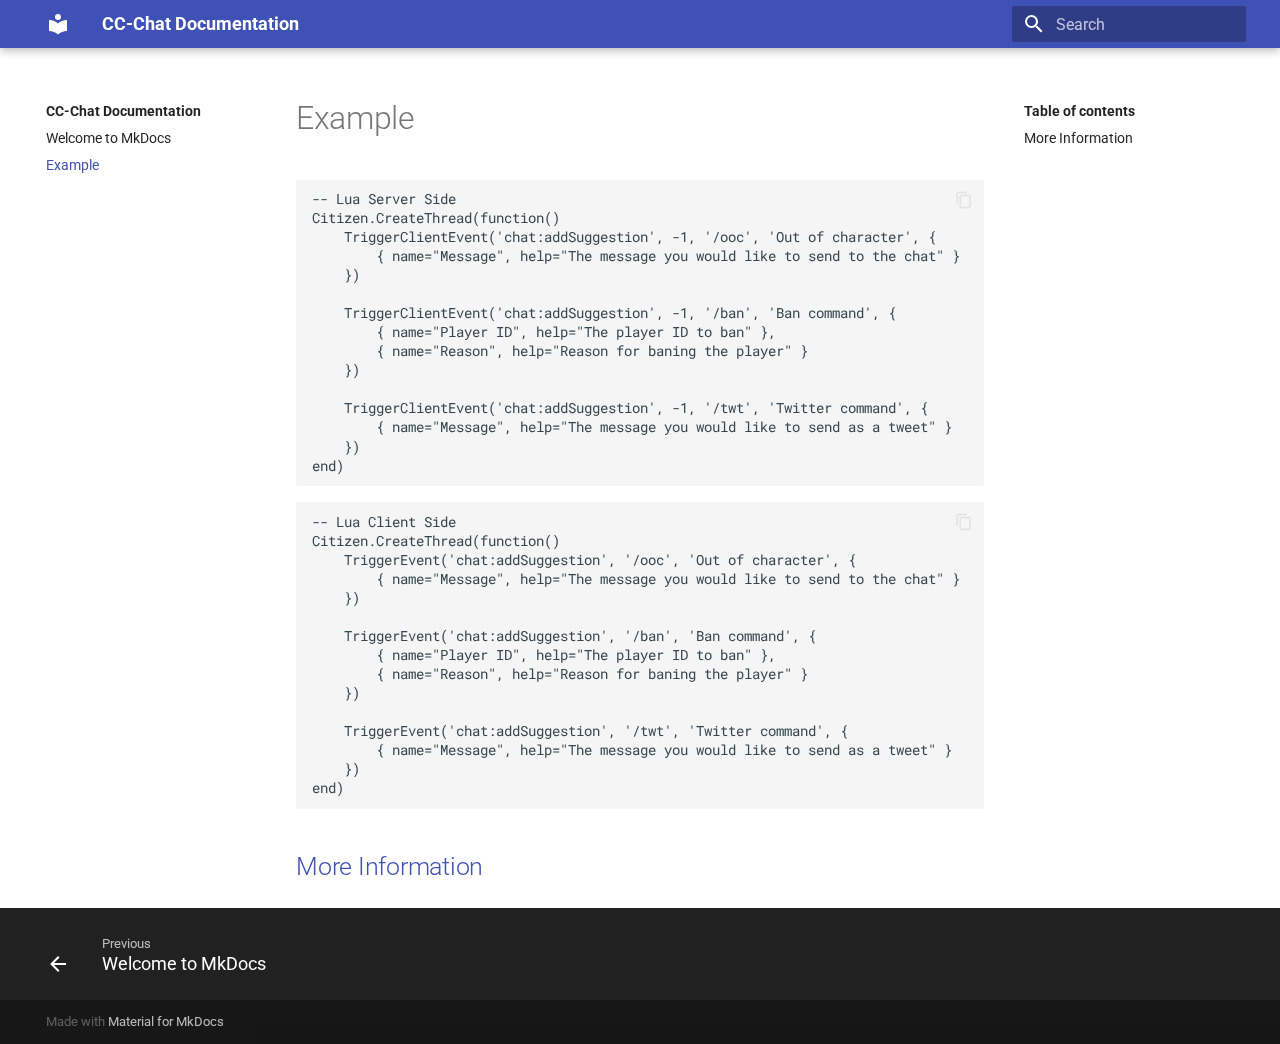
==== create-suggestion/index.html @ fe81ecf1 "Deployed 6a6eb62 with MkDocs version: 1.3.0" ====
<!doctype html>
<html lang="en" class="no-js">
  <head>
    
      <meta charset="utf-8">
      <meta name="viewport" content="width=device-width,initial-scale=1">
      
      
      
      <link rel="icon" href="../assets/images/favicon.png">
      <meta name="generator" content="mkdocs-1.3.0, mkdocs-material-8.2.9">
    
    
      
        <title>Example - CC-Chat Documentation</title>
      
    
    
      <link rel="stylesheet" href="../assets/stylesheets/main.120efc48.min.css">
      
        
        <link rel="stylesheet" href="../assets/stylesheets/palette.9647289d.min.css">
        
      
    
    
    
      
        
        
        <link rel="preconnect" href="https://fonts.gstatic.com" crossorigin>
        <link rel="stylesheet" href="https://fonts.googleapis.com/css?family=Roboto:300,300i,400,400i,700,700i%7CRoboto+Mono:400,400i,700,700i&display=fallback">
        <style>:root{--md-text-font:"Roboto";--md-code-font:"Roboto Mono"}</style>
      
    
    
    <script>__md_scope=new URL("..",location),__md_get=(e,_=localStorage,t=__md_scope)=>JSON.parse(_.getItem(t.pathname+"."+e)),__md_set=(e,_,t=localStorage,a=__md_scope)=>{try{t.setItem(a.pathname+"."+e,JSON.stringify(_))}catch(e){}}</script>
    
      

    
    
  </head>
  
  
    
    
    
    
    
    <body dir="ltr" data-md-color-scheme="" data-md-color-primary="none" data-md-color-accent="none">
  
    
    
    <input class="md-toggle" data-md-toggle="drawer" type="checkbox" id="__drawer" autocomplete="off">
    <input class="md-toggle" data-md-toggle="search" type="checkbox" id="__search" autocomplete="off">
    <label class="md-overlay" for="__drawer"></label>
    <div data-md-component="skip">
      
        
        <a href="#example" class="md-skip">
          Skip to content
        </a>
      
    </div>
    <div data-md-component="announce">
      
    </div>
    
    
      

<header class="md-header" data-md-component="header">
  <nav class="md-header__inner md-grid" aria-label="Header">
    <a href=".." title="CC-Chat Documentation" class="md-header__button md-logo" aria-label="CC-Chat Documentation" data-md-component="logo">
      
  
  <svg xmlns="http://www.w3.org/2000/svg" viewBox="0 0 24 24"><path d="M12 8a3 3 0 0 0 3-3 3 3 0 0 0-3-3 3 3 0 0 0-3 3 3 3 0 0 0 3 3m0 3.54C9.64 9.35 6.5 8 3 8v11c3.5 0 6.64 1.35 9 3.54 2.36-2.19 5.5-3.54 9-3.54V8c-3.5 0-6.64 1.35-9 3.54Z"/></svg>

    </a>
    <label class="md-header__button md-icon" for="__drawer">
      <svg xmlns="http://www.w3.org/2000/svg" viewBox="0 0 24 24"><path d="M3 6h18v2H3V6m0 5h18v2H3v-2m0 5h18v2H3v-2Z"/></svg>
    </label>
    <div class="md-header__title" data-md-component="header-title">
      <div class="md-header__ellipsis">
        <div class="md-header__topic">
          <span class="md-ellipsis">
            CC-Chat Documentation
          </span>
        </div>
        <div class="md-header__topic" data-md-component="header-topic">
          <span class="md-ellipsis">
            
              Example
            
          </span>
        </div>
      </div>
    </div>
    
    
    
      <label class="md-header__button md-icon" for="__search">
        <svg xmlns="http://www.w3.org/2000/svg" viewBox="0 0 24 24"><path d="M9.5 3A6.5 6.5 0 0 1 16 9.5c0 1.61-.59 3.09-1.56 4.23l.27.27h.79l5 5-1.5 1.5-5-5v-.79l-.27-.27A6.516 6.516 0 0 1 9.5 16 6.5 6.5 0 0 1 3 9.5 6.5 6.5 0 0 1 9.5 3m0 2C7 5 5 7 5 9.5S7 14 9.5 14 14 12 14 9.5 12 5 9.5 5Z"/></svg>
      </label>
      <div class="md-search" data-md-component="search" role="dialog">
  <label class="md-search__overlay" for="__search"></label>
  <div class="md-search__inner" role="search">
    <form class="md-search__form" name="search">
      <input type="text" class="md-search__input" name="query" aria-label="Search" placeholder="Search" autocapitalize="off" autocorrect="off" autocomplete="off" spellcheck="false" data-md-component="search-query" required>
      <label class="md-search__icon md-icon" for="__search">
        <svg xmlns="http://www.w3.org/2000/svg" viewBox="0 0 24 24"><path d="M9.5 3A6.5 6.5 0 0 1 16 9.5c0 1.61-.59 3.09-1.56 4.23l.27.27h.79l5 5-1.5 1.5-5-5v-.79l-.27-.27A6.516 6.516 0 0 1 9.5 16 6.5 6.5 0 0 1 3 9.5 6.5 6.5 0 0 1 9.5 3m0 2C7 5 5 7 5 9.5S7 14 9.5 14 14 12 14 9.5 12 5 9.5 5Z"/></svg>
        <svg xmlns="http://www.w3.org/2000/svg" viewBox="0 0 24 24"><path d="M20 11v2H8l5.5 5.5-1.42 1.42L4.16 12l7.92-7.92L13.5 5.5 8 11h12Z"/></svg>
      </label>
      <nav class="md-search__options" aria-label="Search">
        
        <button type="reset" class="md-search__icon md-icon" aria-label="Clear" tabindex="-1">
          <svg xmlns="http://www.w3.org/2000/svg" viewBox="0 0 24 24"><path d="M19 6.41 17.59 5 12 10.59 6.41 5 5 6.41 10.59 12 5 17.59 6.41 19 12 13.41 17.59 19 19 17.59 13.41 12 19 6.41Z"/></svg>
        </button>
      </nav>
      
    </form>
    <div class="md-search__output">
      <div class="md-search__scrollwrap" data-md-scrollfix>
        <div class="md-search-result" data-md-component="search-result">
          <div class="md-search-result__meta">
            Initializing search
          </div>
          <ol class="md-search-result__list"></ol>
        </div>
      </div>
    </div>
  </div>
</div>
    
    
  </nav>
  
</header>
    
    <div class="md-container" data-md-component="container">
      
      
        
          
        
      
      <main class="md-main" data-md-component="main">
        <div class="md-main__inner md-grid">
          
            
              
              <div class="md-sidebar md-sidebar--primary" data-md-component="sidebar" data-md-type="navigation" >
                <div class="md-sidebar__scrollwrap">
                  <div class="md-sidebar__inner">
                    


<nav class="md-nav md-nav--primary" aria-label="Navigation" data-md-level="0">
  <label class="md-nav__title" for="__drawer">
    <a href=".." title="CC-Chat Documentation" class="md-nav__button md-logo" aria-label="CC-Chat Documentation" data-md-component="logo">
      
  
  <svg xmlns="http://www.w3.org/2000/svg" viewBox="0 0 24 24"><path d="M12 8a3 3 0 0 0 3-3 3 3 0 0 0-3-3 3 3 0 0 0-3 3 3 3 0 0 0 3 3m0 3.54C9.64 9.35 6.5 8 3 8v11c3.5 0 6.64 1.35 9 3.54 2.36-2.19 5.5-3.54 9-3.54V8c-3.5 0-6.64 1.35-9 3.54Z"/></svg>

    </a>
    CC-Chat Documentation
  </label>
  
  <ul class="md-nav__list" data-md-scrollfix>
    
      
      
      

  
  
  
    <li class="md-nav__item">
      <a href=".." class="md-nav__link">
        Welcome to MkDocs
      </a>
    </li>
  

    
      
      
      

  
  
    
  
  
    <li class="md-nav__item md-nav__item--active">
      
      <input class="md-nav__toggle md-toggle" data-md-toggle="toc" type="checkbox" id="__toc">
      
      
        
      
      
        <label class="md-nav__link md-nav__link--active" for="__toc">
          Example
          <span class="md-nav__icon md-icon"></span>
        </label>
      
      <a href="./" class="md-nav__link md-nav__link--active">
        Example
      </a>
      
        

<nav class="md-nav md-nav--secondary" aria-label="Table of contents">
  
  
  
    
  
  
    <label class="md-nav__title" for="__toc">
      <span class="md-nav__icon md-icon"></span>
      Table of contents
    </label>
    <ul class="md-nav__list" data-md-component="toc" data-md-scrollfix>
      
        <li class="md-nav__item">
  <a href="#more-information" class="md-nav__link">
    More Information
  </a>
  
</li>
      
    </ul>
  
</nav>
      
    </li>
  

    
  </ul>
</nav>
                  </div>
                </div>
              </div>
            
            
              
              <div class="md-sidebar md-sidebar--secondary" data-md-component="sidebar" data-md-type="toc" >
                <div class="md-sidebar__scrollwrap">
                  <div class="md-sidebar__inner">
                    

<nav class="md-nav md-nav--secondary" aria-label="Table of contents">
  
  
  
    
  
  
    <label class="md-nav__title" for="__toc">
      <span class="md-nav__icon md-icon"></span>
      Table of contents
    </label>
    <ul class="md-nav__list" data-md-component="toc" data-md-scrollfix>
      
        <li class="md-nav__item">
  <a href="#more-information" class="md-nav__link">
    More Information
  </a>
  
</li>
      
    </ul>
  
</nav>
                  </div>
                </div>
              </div>
            
          
          <div class="md-content" data-md-component="content">
            <article class="md-content__inner md-typeset">
              
                


<h1 id="example">Example</h1>
<pre><code class="language-lua">-- Lua Server Side
Citizen.CreateThread(function()
    TriggerClientEvent('chat:addSuggestion', -1, '/ooc', 'Out of character', {
        { name=&quot;Message&quot;, help=&quot;The message you would like to send to the chat&quot; }
    })

    TriggerClientEvent('chat:addSuggestion', -1, '/ban', 'Ban command', {
        { name=&quot;Player ID&quot;, help=&quot;The player ID to ban&quot; },
        { name=&quot;Reason&quot;, help=&quot;Reason for baning the player&quot; }
    })

    TriggerClientEvent('chat:addSuggestion', -1, '/twt', 'Twitter command', {
        { name=&quot;Message&quot;, help=&quot;The message you would like to send as a tweet&quot; }
    })
end)
</code></pre>
<pre><code class="language-lua">-- Lua Client Side
Citizen.CreateThread(function()
    TriggerEvent('chat:addSuggestion', '/ooc', 'Out of character', {
        { name=&quot;Message&quot;, help=&quot;The message you would like to send to the chat&quot; }
    })

    TriggerEvent('chat:addSuggestion', '/ban', 'Ban command', {
        { name=&quot;Player ID&quot;, help=&quot;The player ID to ban&quot; },
        { name=&quot;Reason&quot;, help=&quot;Reason for baning the player&quot; }
    })

    TriggerEvent('chat:addSuggestion', '/twt', 'Twitter command', {
        { name=&quot;Message&quot;, help=&quot;The message you would like to send as a tweet&quot; }
    })
end)
</code></pre>
<h2 id="more-information"><a href="https://docs.fivem.net/docs/resources/chat/events/chat-addSuggestion/">More Information</a></h2>

              
            </article>
          </div>
        </div>
        
      </main>
      
        <footer class="md-footer">
  
    <nav class="md-footer__inner md-grid" aria-label="Footer">
      
        
        <a href=".." class="md-footer__link md-footer__link--prev" aria-label="Previous: Welcome to MkDocs" rel="prev">
          <div class="md-footer__button md-icon">
            <svg xmlns="http://www.w3.org/2000/svg" viewBox="0 0 24 24"><path d="M20 11v2H8l5.5 5.5-1.42 1.42L4.16 12l7.92-7.92L13.5 5.5 8 11h12Z"/></svg>
          </div>
          <div class="md-footer__title">
            <div class="md-ellipsis">
              <span class="md-footer__direction">
                Previous
              </span>
              Welcome to MkDocs
            </div>
          </div>
        </a>
      
      
    </nav>
  
  <div class="md-footer-meta md-typeset">
    <div class="md-footer-meta__inner md-grid">
      <div class="md-copyright">
  
  
    Made with
    <a href="https://squidfunk.github.io/mkdocs-material/" target="_blank" rel="noopener">
      Material for MkDocs
    </a>
  
</div>
      
    </div>
  </div>
</footer>
      
    </div>
    <div class="md-dialog" data-md-component="dialog">
      <div class="md-dialog__inner md-typeset"></div>
    </div>
    <script id="__config" type="application/json">{"base": "..", "features": [], "search": "../assets/javascripts/workers/search.2a1c317c.min.js", "translations": {"clipboard.copied": "Copied to clipboard", "clipboard.copy": "Copy to clipboard", "search.config.lang": "en", "search.config.pipeline": "trimmer, stopWordFilter", "search.config.separator": "[\\s\\-]+", "search.placeholder": "Search", "search.result.more.one": "1 more on this page", "search.result.more.other": "# more on this page", "search.result.none": "No matching documents", "search.result.one": "1 matching document", "search.result.other": "# matching documents", "search.result.placeholder": "Type to start searching", "search.result.term.missing": "Missing", "select.version.title": "Select version"}}</script>
    
    
      <script src="../assets/javascripts/bundle.6e54b5cd.min.js"></script>
      
    
  </body>
</html>
---- assets/stylesheets/main.120efc48.min.css ----
@charset "UTF-8";html{-webkit-text-size-adjust:none;-moz-text-size-adjust:none;-ms-text-size-adjust:none;text-size-adjust:none;box-sizing:border-box}*,:after,:before{box-sizing:inherit}@media (prefers-reduced-motion){*,:after,:before{transition:none!important}}body{margin:0}a,button,input,label{-webkit-tap-highlight-color:transparent}a{color:inherit;text-decoration:none}hr{border:0;box-sizing:initial;display:block;height:.05rem;overflow:visible;padding:0}small{font-size:80%}sub,sup{line-height:1em}img{border-style:none}table{border-collapse:initial;border-spacing:0}td,th{font-weight:400;vertical-align:top}button{background:transparent;border:0;font-family:inherit;font-size:inherit;margin:0;padding:0}input{border:0;outline:none}:root{--md-default-fg-color:rgba(0,0,0,.87);--md-default-fg-color--light:rgba(0,0,0,.54);--md-default-fg-color--lighter:rgba(0,0,0,.32);--md-default-fg-color--lightest:rgba(0,0,0,.07);--md-default-bg-color:#fff;--md-default-bg-color--light:hsla(0,0%,100%,.7);--md-default-bg-color--lighter:hsla(0,0%,100%,.3);--md-default-bg-color--lightest:hsla(0,0%,100%,.12);--md-primary-fg-color:#4051b5;--md-primary-fg-color--light:#5d6cc0;--md-primary-fg-color--dark:#303fa1;--md-primary-bg-color:#fff;--md-primary-bg-color--light:hsla(0,0%,100%,.7);--md-accent-fg-color:#526cfe;--md-accent-fg-color--transparent:rgba(82,108,254,.1);--md-accent-bg-color:#fff;--md-accent-bg-color--light:hsla(0,0%,100%,.7);--md-shadow-z1:0 0.2rem 0.5rem rgba(0,0,0,.05),0 0 0.05rem rgba(0,0,0,.1);--md-shadow-z2:0 0.2rem 0.5rem rgba(0,0,0,.1),0 0 0.05rem rgba(0,0,0,.25);--md-shadow-z3:0 0.2rem 0.5rem rgba(0,0,0,.2),0 0 0.05rem rgba(0,0,0,.35)}:root>*{--md-code-fg-color:#36464e;--md-code-bg-color:#f5f5f5;--md-code-hl-color:rgba(255,255,0,.5);--md-code-hl-number-color:#d52a2a;--md-code-hl-special-color:#db1457;--md-code-hl-function-color:#a846b9;--md-code-hl-constant-color:#6e59d9;--md-code-hl-keyword-color:#3f6ec6;--md-code-hl-string-color:#1c7d4d;--md-code-hl-name-color:var(--md-code-fg-color);--md-code-hl-operator-color:var(--md-default-fg-color--light);--md-code-hl-punctuation-color:var(--md-default-fg-color--light);--md-code-hl-comment-color:var(--md-default-fg-color--light);--md-code-hl-generic-color:var(--md-default-fg-color--light);--md-code-hl-variable-color:var(--md-default-fg-color--light);--md-typeset-color:var(--md-default-fg-color);--md-typeset-a-color:var(--md-primary-fg-color);--md-typeset-mark-color:rgba(255,255,0,.5);--md-typeset-del-color:rgba(245,80,61,.15);--md-typeset-ins-color:rgba(11,213,112,.15);--md-typeset-kbd-color:#fafafa;--md-typeset-kbd-accent-color:#fff;--md-typeset-kbd-border-color:#b8b8b8;--md-typeset-table-color:rgba(0,0,0,.12);--md-admonition-fg-color:var(--md-default-fg-color);--md-admonition-bg-color:var(--md-default-bg-color);--md-footer-fg-color:#fff;--md-footer-fg-color--light:hsla(0,0%,100%,.7);--md-footer-fg-color--lighter:hsla(0,0%,100%,.3);--md-footer-bg-color:rgba(0,0,0,.87);--md-footer-bg-color--dark:rgba(0,0,0,.32)}.md-icon svg{fill:currentcolor;display:block;height:1.2rem;width:1.2rem}body{-webkit-font-smoothing:antialiased;-moz-osx-font-smoothing:grayscale;--md-text-font-family:var(--md-text-font,_),-apple-system,BlinkMacSystemFont,Helvetica,Arial,sans-serif;--md-code-font-family:var(--md-code-font,_),SFMono-Regular,Consolas,Menlo,monospace}body,input{font-feature-settings:"kern","liga";font-family:var(--md-text-font-family)}body,code,input,kbd,pre{color:var(--md-typeset-color)}code,kbd,pre{font-feature-settings:"kern";font-family:var(--md-code-font-family)}:root{--md-typeset-table-sort-icon:url('data:image/svg+xml;charset=utf-8,<svg xmlns="http://www.w3.org/2000/svg" viewBox="0 0 24 24"><path d="m18 21-4-4h3V7h-3l4-4 4 4h-3v10h3M2 19v-2h10v2M2 13v-2h7v2M2 7V5h4v2H2Z"/></svg>');--md-typeset-table-sort-icon--asc:url('data:image/svg+xml;charset=utf-8,<svg xmlns="http://www.w3.org/2000/svg" viewBox="0 0 24 24"><path d="M19 17h3l-4 4-4-4h3V3h2M2 17h10v2H2M6 5v2H2V5m0 6h7v2H2v-2Z"/></svg>');--md-typeset-table-sort-icon--desc:url('data:image/svg+xml;charset=utf-8,<svg xmlns="http://www.w3.org/2000/svg" viewBox="0 0 24 24"><path d="M19 7h3l-4-4-4 4h3v14h2M2 17h10v2H2M6 5v2H2V5m0 6h7v2H2v-2Z"/></svg>')}.md-typeset{-webkit-print-color-adjust:exact;color-adjust:exact;font-size:.8rem;line-height:1.6}@media print{.md-typeset{font-size:.68rem}}.md-typeset blockquote,.md-typeset dl,.md-typeset figure,.md-typeset ol,.md-typeset pre,.md-typeset ul{margin-bottom:1em;margin-top:1em}.md-typeset h1{color:var(--md-default-fg-color--light);font-size:2em;line-height:1.3;margin:0 0 1.25em}.md-typeset h1,.md-typeset h2{font-weight:300;letter-spacing:-.01em}.md-typeset h2{font-size:1.5625em;line-height:1.4;margin:1.6em 0 .64em}.md-typeset h3{font-size:1.25em;font-weight:400;letter-spacing:-.01em;line-height:1.5;margin:1.6em 0 .8em}.md-typeset h2+h3{margin-top:.8em}.md-typeset h4{font-weight:700;letter-spacing:-.01em;margin:1em 0}.md-typeset h5,.md-typeset h6{color:var(--md-default-fg-color--light);font-size:.8em;font-weight:700;letter-spacing:-.01em;margin:1.25em 0}.md-typeset h5{text-transform:uppercase}.md-typeset hr{border-bottom:.05rem solid var(--md-default-fg-color--lightest);display:flow-root;margin:1.5em 0}.md-typeset a{color:var(--md-typeset-a-color);word-break:break-word}.md-typeset a,.md-typeset a:before{transition:color 125ms}.md-typeset a:focus,.md-typeset a:hover{color:var(--md-accent-fg-color)}.md-typeset a:focus code,.md-typeset a:hover code{background-color:var(--md-accent-fg-color--transparent)}.md-typeset a code{color:currentcolor;transition:background-color 125ms}.md-typeset a.focus-visible{outline-color:var(--md-accent-fg-color);outline-offset:.2rem}.md-typeset code,.md-typeset kbd,.md-typeset pre{color:var(--md-code-fg-color);direction:ltr}@media print{.md-typeset code,.md-typeset kbd,.md-typeset pre{white-space:pre-wrap}}.md-typeset code{background-color:var(--md-code-bg-color);border-radius:.1rem;-webkit-box-decoration-break:clone;box-decoration-break:clone;font-size:.85em;padding:0 .2941176471em;word-break:break-word}.md-typeset code:not(.focus-visible){-webkit-tap-highlight-color:transparent;outline:none}.md-typeset pre{display:flow-root;line-height:1.4;position:relative}.md-typeset pre>code{-webkit-box-decoration-break:slice;box-decoration-break:slice;box-shadow:none;display:block;margin:0;outline-color:var(--md-accent-fg-color);overflow:auto;padding:.7720588235em 1.1764705882em;scrollbar-color:var(--md-default-fg-color--lighter) transparent;scrollbar-width:thin;touch-action:auto;word-break:normal}.md-typeset pre>code:hover{scrollbar-color:var(--md-accent-fg-color) transparent}.md-typeset pre>code::-webkit-scrollbar{height:.2rem;width:.2rem}.md-typeset pre>code::-webkit-scrollbar-thumb{background-color:var(--md-default-fg-color--lighter)}.md-typeset pre>code::-webkit-scrollbar-thumb:hover{background-color:var(--md-accent-fg-color)}.md-typeset kbd{background-color:var(--md-typeset-kbd-color);border-radius:.1rem;box-shadow:0 .1rem 0 .05rem var(--md-typeset-kbd-border-color),0 .1rem 0 var(--md-typeset-kbd-border-color),0 -.1rem .2rem var(--md-typeset-kbd-accent-color) inset;color:var(--md-default-fg-color);display:inline-block;font-size:.75em;padding:0 .6666666667em;vertical-align:text-top;word-break:break-word}.md-typeset mark{background-color:var(--md-typeset-mark-color);-webkit-box-decoration-break:clone;box-decoration-break:clone;color:inherit;word-break:break-word}.md-typeset abbr{border-bottom:.05rem dotted var(--md-default-fg-color--light);cursor:help;text-decoration:none}@media (hover:none){.md-typeset abbr{position:relative}.md-typeset abbr[title]:-webkit-any(:focus,:hover):after{background-color:var(--md-default-fg-color);border-radius:.1rem;box-shadow:var(--md-shadow-z3);color:var(--md-default-bg-color);content:attr(title);display:inline-block;font-size:.7rem;margin-top:2em;max-width:80%;min-width:-webkit-max-content;min-width:max-content;padding:.2rem .3rem;position:absolute;width:auto}.md-typeset abbr[title]:-moz-any(:focus,:hover):after{background-color:var(--md-default-fg-color);border-radius:.1rem;box-shadow:var(--md-shadow-z3);color:var(--md-default-bg-color);content:attr(title);display:inline-block;font-size:.7rem;margin-top:2em;max-width:80%;min-width:-moz-max-content;min-width:max-content;padding:.2rem .3rem;position:absolute;width:auto}[dir=ltr] .md-typeset abbr[title]:-webkit-any(:focus,:hover):after{left:0}[dir=ltr] .md-typeset abbr[title]:-moz-any(:focus,:hover):after{left:0}[dir=ltr] .md-typeset abbr[title]:is(:focus,:hover):after{left:0}[dir=rtl] .md-typeset abbr[title]:-webkit-any(:focus,:hover):after{right:0}[dir=rtl] .md-typeset abbr[title]:-moz-any(:focus,:hover):after{right:0}[dir=rtl] .md-typeset abbr[title]:is(:focus,:hover):after{right:0}.md-typeset abbr[title]:is(:focus,:hover):after{background-color:var(--md-default-fg-color);border-radius:.1rem;box-shadow:var(--md-shadow-z3);color:var(--md-default-bg-color);content:attr(title);display:inline-block;font-size:.7rem;margin-top:2em;max-width:80%;min-width:-webkit-max-content;min-width:-moz-max-content;min-width:max-content;padding:.2rem .3rem;position:absolute;width:auto}}.md-typeset small{opacity:.75}[dir=ltr] .md-typeset sub,[dir=ltr] .md-typeset sup{margin-left:.078125em}[dir=rtl] .md-typeset sub,[dir=rtl] .md-typeset sup{margin-right:.078125em}[dir=ltr] .md-typeset blockquote{padding-left:.6rem}[dir=rtl] .md-typeset blockquote{padding-right:.6rem}[dir=ltr] .md-typeset blockquote{border-left:.2rem solid var(--md-default-fg-color--lighter)}[dir=rtl] .md-typeset blockquote{border-right:.2rem solid var(--md-default-fg-color--lighter)}.md-typeset blockquote{color:var(--md-default-fg-color--light);margin-left:0;margin-right:0}.md-typeset ul{list-style-type:disc}[dir=ltr] .md-typeset ol,[dir=ltr] .md-typeset ul{margin-left:.625em}[dir=rtl] .md-typeset ol,[dir=rtl] .md-typeset ul{margin-right:.625em}.md-typeset ol,.md-typeset ul{padding:0}.md-typeset ol:not([hidden]),.md-typeset ul:not([hidden]){display:flow-root}.md-typeset ol ol,.md-typeset ul ol{list-style-type:lower-alpha}.md-typeset ol ol ol,.md-typeset ul ol ol{list-style-type:lower-roman}[dir=ltr] .md-typeset ol li,[dir=ltr] .md-typeset ul li{margin-left:1.25em}[dir=rtl] .md-typeset ol li,[dir=rtl] .md-typeset ul li{margin-right:1.25em}.md-typeset ol li,.md-typeset ul li{margin-bottom:.5em}.md-typeset ol li blockquote,.md-typeset ol li p,.md-typeset ul li blockquote,.md-typeset ul li p{margin:.5em 0}.md-typeset ol li:last-child,.md-typeset ul li:last-child{margin-bottom:0}.md-typeset ol li :-webkit-any(ul,ol),.md-typeset ul li :-webkit-any(ul,ol){margin-bottom:.5em;margin-top:.5em}.md-typeset ol li :-moz-any(ul,ol),.md-typeset ul li :-moz-any(ul,ol){margin-bottom:.5em;margin-top:.5em}[dir=ltr] .md-typeset ol li :-webkit-any(ul,ol),[dir=ltr] .md-typeset ul li :-webkit-any(ul,ol){margin-left:.625em}[dir=ltr] .md-typeset ol li :-moz-any(ul,ol),[dir=ltr] .md-typeset ul li :-moz-any(ul,ol){margin-left:.625em}[dir=ltr] .md-typeset ol li :is(ul,ol),[dir=ltr] .md-typeset ul li :is(ul,ol){margin-left:.625em}[dir=rtl] .md-typeset ol li :-webkit-any(ul,ol),[dir=rtl] .md-typeset ul li :-webkit-any(ul,ol){margin-right:.625em}[dir=rtl] .md-typeset ol li :-moz-any(ul,ol),[dir=rtl] .md-typeset ul li :-moz-any(ul,ol){margin-right:.625em}[dir=rtl] .md-typeset ol li :is(ul,ol),[dir=rtl] .md-typeset ul li :is(ul,ol){margin-right:.625em}.md-typeset ol li :is(ul,ol),.md-typeset ul li :is(ul,ol){margin-bottom:.5em;margin-top:.5em}[dir=ltr] .md-typeset dd{margin-left:1.875em}[dir=rtl] .md-typeset dd{margin-right:1.875em}.md-typeset dd{margin-bottom:1.5em;margin-top:1em}.md-typeset img,.md-typeset svg{height:auto;max-width:100%}.md-typeset img[align=left],.md-typeset svg[align=left]{margin:1em 1em 1em 0}.md-typeset img[align=right],.md-typeset svg[align=right]{margin:1em 0 1em 1em}.md-typeset img[align]:only-child,.md-typeset svg[align]:only-child{margin-top:0}.md-typeset img[src$="#only-dark"]{display:none}.md-typeset figure{display:flow-root;margin:1em auto;max-width:100%;text-align:center;width:-webkit-fit-content;width:-moz-fit-content;width:fit-content}.md-typeset figure img{display:block}.md-typeset figcaption{font-style:italic;margin:1em auto;max-width:24rem}.md-typeset iframe{max-width:100%}.md-typeset table:not([class]){background-color:var(--md-default-bg-color);border:.05rem solid var(--md-typeset-table-color);border-radius:.1rem;display:inline-block;font-size:.64rem;max-width:100%;overflow:auto;touch-action:auto}@media print{.md-typeset table:not([class]){display:table}}.md-typeset table:not([class])+*{margin-top:1.5em}.md-typeset table:not([class]) :-webkit-any(th,td)>:first-child{margin-top:0}.md-typeset table:not([class]) :-moz-any(th,td)>:first-child{margin-top:0}.md-typeset table:not([class]) :is(th,td)>:first-child{margin-top:0}.md-typeset table:not([class]) :-webkit-any(th,td)>:last-child{margin-bottom:0}.md-typeset table:not([class]) :-moz-any(th,td)>:last-child{margin-bottom:0}.md-typeset table:not([class]) :is(th,td)>:last-child{margin-bottom:0}.md-typeset table:not([class]) :-webkit-any(th,td):not([align]){text-align:left}.md-typeset table:not([class]) :-moz-any(th,td):not([align]){text-align:left}.md-typeset table:not([class]) :is(th,td):not([align]){text-align:left}[dir=rtl] .md-typeset table:not([class]) :-webkit-any(th,td):not([align]){text-align:right}[dir=rtl] .md-typeset table:not([class]) :-moz-any(th,td):not([align]){text-align:right}[dir=rtl] .md-typeset table:not([class]) :is(th,td):not([align]){text-align:right}.md-typeset table:not([class]) th{font-weight:700;min-width:5rem;padding:.9375em 1.25em;vertical-align:top}.md-typeset table:not([class]) th a{color:inherit}.md-typeset table:not([class]) td{border-top:.05rem solid var(--md-typeset-table-color);padding:.9375em 1.25em;vertical-align:top}.md-typeset table:not([class]) tbody tr{transition:background-color 125ms}.md-typeset table:not([class]) tbody tr:hover{background-color:rgba(0,0,0,.035);box-shadow:0 .05rem 0 var(--md-default-bg-color) inset}.md-typeset table:not([class]) a{word-break:normal}.md-typeset table th[role=columnheader]{cursor:pointer}[dir=ltr] .md-typeset table th[role=columnheader]:after{margin-left:.5em}[dir=rtl] .md-typeset table th[role=columnheader]:after{margin-right:.5em}.md-typeset table th[role=columnheader]:after{content:"";display:inline-block;height:1.2em;-webkit-mask-image:var(--md-typeset-table-sort-icon);mask-image:var(--md-typeset-table-sort-icon);-webkit-mask-repeat:no-repeat;mask-repeat:no-repeat;-webkit-mask-size:contain;mask-size:contain;transition:background-color 125ms;vertical-align:text-bottom;width:1.2em}.md-typeset table th[role=columnheader]:hover:after{background-color:var(--md-default-fg-color--lighter)}.md-typeset table th[role=columnheader][aria-sort=ascending]:after{background-color:var(--md-default-fg-color--light);-webkit-mask-image:var(--md-typeset-table-sort-icon--asc);mask-image:var(--md-typeset-table-sort-icon--asc)}.md-typeset table th[role=columnheader][aria-sort=descending]:after{background-color:var(--md-default-fg-color--light);-webkit-mask-image:var(--md-typeset-table-sort-icon--desc);mask-image:var(--md-typeset-table-sort-icon--desc)}.md-typeset__scrollwrap{margin:1em -.8rem;overflow-x:auto;touch-action:auto}.md-typeset__table{display:inline-block;margin-bottom:.5em;padding:0 .8rem}@media print{.md-typeset__table{display:block}}html .md-typeset__table table{display:table;margin:0;overflow:hidden;width:100%}@media screen and (max-width:44.9375em){.md-content__inner>pre{margin:1em -.8rem}.md-content__inner>pre code{border-radius:0}}.md-banner{background-color:var(--md-footer-bg-color);color:var(--md-footer-fg-color);overflow:auto}@media print{.md-banner{display:none}}.md-banner--warning{background:var(--md-typeset-mark-color);color:var(--md-default-fg-color)}.md-banner__inner{font-size:.7rem;margin:.6rem auto;padding:0 .8rem}html{font-size:125%;height:100%;overflow-x:hidden}@media screen and (min-width:100em){html{font-size:137.5%}}@media screen and (min-width:125em){html{font-size:150%}}body{background-color:var(--md-default-bg-color);display:flex;flex-direction:column;font-size:.5rem;min-height:100%;position:relative;width:100%}@media print{body{display:block}}@media screen and (max-width:59.9375em){body[data-md-state=lock]{position:fixed}}.md-grid{margin-left:auto;margin-right:auto;max-width:61rem}.md-container{display:flex;flex-direction:column;flex-grow:1}@media print{.md-container{display:block}}.md-main{flex-grow:1}.md-main__inner{display:flex;height:100%;margin-top:1.5rem}.md-ellipsis{overflow:hidden;text-overflow:ellipsis;white-space:nowrap}.md-toggle{display:none}.md-option{height:0;opacity:0;position:absolute;width:0}.md-option:checked+label:not([hidden]){display:block}.md-option.focus-visible+label{outline-color:var(--md-accent-fg-color);outline-style:auto}.md-skip{background-color:var(--md-default-fg-color);border-radius:.1rem;color:var(--md-default-bg-color);font-size:.64rem;margin:.5rem;opacity:0;outline-color:var(--md-accent-fg-color);padding:.3rem .5rem;position:fixed;transform:translateY(.4rem);z-index:-1}.md-skip:focus{opacity:1;transform:translateY(0);transition:transform .25s cubic-bezier(.4,0,.2,1),opacity 175ms 75ms;z-index:10}@page{margin:25mm}:root{--md-clipboard-icon:url('data:image/svg+xml;charset=utf-8,<svg xmlns="http://www.w3.org/2000/svg" viewBox="0 0 24 24"><path d="M19 21H8V7h11m0-2H8a2 2 0 0 0-2 2v14a2 2 0 0 0 2 2h11a2 2 0 0 0 2-2V7a2 2 0 0 0-2-2m-3-4H4a2 2 0 0 0-2 2v14h2V3h12V1Z"/></svg>')}.md-clipboard{border-radius:.1rem;color:var(--md-default-fg-color--lightest);cursor:pointer;height:1.5em;outline-color:var(--md-accent-fg-color);outline-offset:.1rem;position:absolute;right:.5em;top:.5em;transition:color .25s;width:1.5em;z-index:1}@media print{.md-clipboard{display:none}}.md-clipboard:not(.focus-visible){-webkit-tap-highlight-color:transparent;outline:none}:hover>.md-clipboard{color:var(--md-default-fg-color--light)}.md-clipboard:-webkit-any(:focus,:hover){color:var(--md-accent-fg-color)}.md-clipboard:-moz-any(:focus,:hover){color:var(--md-accent-fg-color)}.md-clipboard:is(:focus,:hover){color:var(--md-accent-fg-color)}.md-clipboard:after{background-color:currentcolor;content:"";display:block;height:1.125em;margin:0 auto;-webkit-mask-image:var(--md-clipboard-icon);mask-image:var(--md-clipboard-icon);-webkit-mask-repeat:no-repeat;mask-repeat:no-repeat;-webkit-mask-size:contain;mask-size:contain;width:1.125em}.md-clipboard--inline{cursor:pointer}.md-clipboard--inline code{transition:color .25s,background-color .25s}.md-clipboard--inline:-webkit-any(:focus,:hover) code{background-color:var(--md-accent-fg-color--transparent);color:var(--md-accent-fg-color)}.md-clipboard--inline:-moz-any(:focus,:hover) code{background-color:var(--md-accent-fg-color--transparent);color:var(--md-accent-fg-color)}.md-clipboard--inline:is(:focus,:hover) code{background-color:var(--md-accent-fg-color--transparent);color:var(--md-accent-fg-color)}.md-content{flex-grow:1;min-width:0}.md-content__inner{margin:0 .8rem 1.2rem;padding-top:.6rem}@media screen and (min-width:76.25em){[dir=ltr] .md-sidebar--primary:not([hidden])~.md-content>.md-content__inner{margin-left:1.2rem}[dir=ltr] .md-sidebar--secondary:not([hidden])~.md-content>.md-content__inner,[dir=rtl] .md-sidebar--primary:not([hidden])~.md-content>.md-content__inner{margin-right:1.2rem}[dir=rtl] .md-sidebar--secondary:not([hidden])~.md-content>.md-content__inner{margin-left:1.2rem}}.md-content__inner:before{content:"";display:block;height:.4rem}.md-content__inner>:last-child{margin-bottom:0}[dir=ltr] .md-content__button{margin-left:.4rem}[dir=rtl] .md-content__button{margin-right:.4rem}.md-content__button{float:right;margin:.4rem 0;padding:0}@media print{.md-content__button{display:none}}[dir=rtl] .md-content__button{float:left}.md-typeset .md-content__button{color:var(--md-default-fg-color--lighter)}.md-content__button svg{display:inline;vertical-align:top}[dir=rtl] .md-content__button svg{transform:scaleX(-1)}[dir=ltr] .md-dialog{right:.8rem}[dir=rtl] .md-dialog{left:.8rem}.md-dialog{background-color:var(--md-default-fg-color);border-radius:.1rem;bottom:.8rem;box-shadow:var(--md-shadow-z3);min-width:11.1rem;opacity:0;padding:.4rem .6rem;pointer-events:none;position:fixed;transform:translateY(100%);transition:transform 0ms .4s,opacity .4s;z-index:4}@media print{.md-dialog{display:none}}.md-dialog[data-md-state=open]{opacity:1;pointer-events:auto;transform:translateY(0);transition:transform .4s cubic-bezier(.075,.85,.175,1),opacity .4s}.md-dialog__inner{color:var(--md-default-bg-color);font-size:.7rem}.md-footer{background-color:var(--md-footer-bg-color);color:var(--md-footer-fg-color)}@media print{.md-footer{display:none}}.md-footer__inner{display:flex;justify-content:space-between;overflow:auto;padding:.2rem}.md-footer__link{display:flex;flex-grow:0.01;outline-color:var(--md-accent-fg-color);overflow:hidden;padding-bottom:.4rem;padding-top:1.4rem;transition:opacity .25s}.md-footer__link:-webkit-any(:focus,:hover){opacity:.7}.md-footer__link:-moz-any(:focus,:hover){opacity:.7}.md-footer__link:is(:focus,:hover){opacity:.7}[dir=rtl] .md-footer__link svg{transform:scaleX(-1)}@media screen and (max-width:44.9375em){.md-footer__link--prev .md-footer__title{display:none}}[dir=ltr] .md-footer__link--next{margin-left:auto}[dir=rtl] .md-footer__link--next{margin-right:auto}.md-footer__link--next{text-align:right}[dir=rtl] .md-footer__link--next{text-align:left}.md-footer__title{flex-grow:1;font-size:.9rem;line-height:2.4rem;max-width:calc(100% - 2.4rem);padding:0 1rem;position:relative}.md-footer__button{margin:.2rem;padding:.4rem}.md-footer__direction{font-size:.64rem;left:0;margin-top:-1rem;opacity:.7;padding:0 1rem;position:absolute;right:0}.md-footer-meta{background-color:var(--md-footer-bg-color--dark)}.md-footer-meta__inner{display:flex;flex-wrap:wrap;justify-content:space-between;padding:.2rem}html .md-footer-meta.md-typeset a{color:var(--md-footer-fg-color--light)}html .md-footer-meta.md-typeset a:-webkit-any(:focus,:hover){color:var(--md-footer-fg-color)}html .md-footer-meta.md-typeset a:-moz-any(:focus,:hover){color:var(--md-footer-fg-color)}html .md-footer-meta.md-typeset a:is(:focus,:hover){color:var(--md-footer-fg-color)}.md-copyright{color:var(--md-footer-fg-color--lighter);font-size:.64rem;margin:auto .6rem;padding:.4rem 0;width:100%}@media screen and (min-width:45em){.md-copyright{width:auto}}.md-copyright__highlight{color:var(--md-footer-fg-color--light)}.md-social{margin:0 .4rem;padding:.2rem 0 .6rem}@media screen and (min-width:45em){.md-social{padding:.6rem 0}}.md-social__link{display:inline-block;height:1.6rem;text-align:center;width:1.6rem}.md-social__link:before{line-height:1.9}.md-social__link svg{fill:currentcolor;max-height:.8rem;vertical-align:-25%}.md-typeset .md-button{border:.1rem solid;border-radius:.1rem;color:var(--md-primary-fg-color);cursor:pointer;display:inline-block;font-weight:700;padding:.625em 2em;transition:color 125ms,background-color 125ms,border-color 125ms}.md-typeset .md-button--primary{background-color:var(--md-primary-fg-color);border-color:var(--md-primary-fg-color);color:var(--md-primary-bg-color)}.md-typeset .md-button:-webkit-any(:focus,:hover){background-color:var(--md-accent-fg-color);border-color:var(--md-accent-fg-color);color:var(--md-accent-bg-color)}.md-typeset .md-button:-moz-any(:focus,:hover){background-color:var(--md-accent-fg-color);border-color:var(--md-accent-fg-color);color:var(--md-accent-bg-color)}.md-typeset .md-button:is(:focus,:hover){background-color:var(--md-accent-fg-color);border-color:var(--md-accent-fg-color);color:var(--md-accent-bg-color)}[dir=ltr] .md-typeset .md-input{border-top-left-radius:.1rem}[dir=ltr] .md-typeset .md-input,[dir=rtl] .md-typeset .md-input{border-top-right-radius:.1rem}[dir=rtl] .md-typeset .md-input{border-top-left-radius:.1rem}.md-typeset .md-input{border-bottom:.1rem solid var(--md-default-fg-color--lighter);box-shadow:var(--md-shadow-z1);font-size:.8rem;height:1.8rem;padding:0 .6rem;transition:border .25s,box-shadow .25s}.md-typeset .md-input:-webkit-any(:focus,:hover){border-bottom-color:var(--md-accent-fg-color);box-shadow:var(--md-shadow-z2)}.md-typeset .md-input:-moz-any(:focus,:hover){border-bottom-color:var(--md-accent-fg-color);box-shadow:var(--md-shadow-z2)}.md-typeset .md-input:is(:focus,:hover){border-bottom-color:var(--md-accent-fg-color);box-shadow:var(--md-shadow-z2)}.md-typeset .md-input--stretch{width:100%}.md-header{background-color:var(--md-primary-fg-color);box-shadow:0 0 .2rem transparent,0 .2rem .4rem transparent;color:var(--md-primary-bg-color);left:0;position:-webkit-sticky;position:sticky;right:0;top:0;z-index:4}@media print{.md-header{display:none}}.md-header[data-md-state=shadow]{box-shadow:0 0 .2rem rgba(0,0,0,.1),0 .2rem .4rem rgba(0,0,0,.2);transition:transform .25s cubic-bezier(.1,.7,.1,1),box-shadow .25s}.md-header[data-md-state=hidden]{transform:translateY(-100%);transition:transform .25s cubic-bezier(.8,0,.6,1),box-shadow .25s}.md-header__inner{align-items:center;display:flex;padding:0 .2rem}.md-header__button{color:currentcolor;cursor:pointer;margin:.2rem;outline-color:var(--md-accent-fg-color);padding:.4rem;position:relative;transition:opacity .25s;vertical-align:middle;z-index:1}.md-header__button:hover{opacity:.7}.md-header__button:not([hidden]){display:inline-block}.md-header__button:not(.focus-visible){-webkit-tap-highlight-color:transparent;outline:none}.md-header__button.md-logo{margin:.2rem;padding:.4rem}@media screen and (max-width:76.1875em){.md-header__button.md-logo{display:none}}.md-header__button.md-logo :-webkit-any(img,svg){fill:currentcolor;display:block;height:1.2rem;width:auto}.md-header__button.md-logo :-moz-any(img,svg){fill:currentcolor;display:block;height:1.2rem;width:auto}.md-header__button.md-logo :is(img,svg){fill:currentcolor;display:block;height:1.2rem;width:auto}@media screen and (min-width:60em){.md-header__button[for=__search]{display:none}}.no-js .md-header__button[for=__search]{display:none}[dir=rtl] .md-header__button[for=__search] svg{transform:scaleX(-1)}@media screen and (min-width:76.25em){.md-header__button[for=__drawer]{display:none}}.md-header__topic{display:flex;max-width:100%;position:absolute;transition:transform .4s cubic-bezier(.1,.7,.1,1),opacity .15s}.md-header__topic+.md-header__topic{opacity:0;pointer-events:none;transform:translateX(1.25rem);transition:transform .4s cubic-bezier(1,.7,.1,.1),opacity .15s;z-index:-1}[dir=rtl] .md-header__topic+.md-header__topic{transform:translateX(-1.25rem)}.md-header__topic:first-child{font-weight:700}[dir=ltr] .md-header__title{margin-right:.4rem}[dir=rtl] .md-header__title{margin-left:.4rem}[dir=ltr] .md-header__title{margin-left:1rem}[dir=rtl] .md-header__title{margin-right:1rem}.md-header__title{flex-grow:1;font-size:.9rem;height:2.4rem;line-height:2.4rem}.md-header__title[data-md-state=active] .md-header__topic{opacity:0;pointer-events:none;transform:translateX(-1.25rem);transition:transform .4s cubic-bezier(1,.7,.1,.1),opacity .15s;z-index:-1}[dir=rtl] .md-header__title[data-md-state=active] .md-header__topic{transform:translateX(1.25rem)}.md-header__title[data-md-state=active] .md-header__topic+.md-header__topic{opacity:1;pointer-events:auto;transform:translateX(0);transition:transform .4s cubic-bezier(.1,.7,.1,1),opacity .15s;z-index:0}.md-header__title>.md-header__ellipsis{height:100%;position:relative;width:100%}.md-header__option{display:flex;flex-shrink:0;max-width:100%;transition:max-width 0ms .25s,opacity .25s .25s;white-space:nowrap}[data-md-toggle=search]:checked~.md-header .md-header__option{max-width:0;opacity:0;transition:max-width 0ms,opacity 0ms}.md-header__source{display:none}@media screen and (min-width:60em){[dir=ltr] .md-header__source{margin-left:1rem}[dir=rtl] .md-header__source{margin-right:1rem}.md-header__source{display:block;max-width:11.7rem;width:11.7rem}}@media screen and (min-width:76.25em){[dir=ltr] .md-header__source{margin-left:1.4rem}[dir=rtl] .md-header__source{margin-right:1.4rem}}:root{--md-nav-icon--prev:url('data:image/svg+xml;charset=utf-8,<svg xmlns="http://www.w3.org/2000/svg" viewBox="0 0 24 24"><path d="M20 11v2H8l5.5 5.5-1.42 1.42L4.16 12l7.92-7.92L13.5 5.5 8 11h12Z"/></svg>');--md-nav-icon--next:url('data:image/svg+xml;charset=utf-8,<svg xmlns="http://www.w3.org/2000/svg" viewBox="0 0 24 24"><path d="M8.59 16.58 13.17 12 8.59 7.41 10 6l6 6-6 6-1.41-1.42Z"/></svg>');--md-toc-icon:url('data:image/svg+xml;charset=utf-8,<svg xmlns="http://www.w3.org/2000/svg" viewBox="0 0 24 24"><path d="M3 9h14V7H3v2m0 4h14v-2H3v2m0 4h14v-2H3v2m16 0h2v-2h-2v2m0-10v2h2V7h-2m0 6h2v-2h-2v2Z"/></svg>')}.md-nav{font-size:.7rem;line-height:1.3}.md-nav__title{display:block;font-weight:700;overflow:hidden;padding:0 .6rem;text-overflow:ellipsis}.md-nav__title .md-nav__button{display:none}.md-nav__title .md-nav__button img{height:100%;width:auto}.md-nav__title .md-nav__button.md-logo :-webkit-any(img,svg){fill:currentcolor;display:block;height:2.4rem;max-width:100%;object-fit:contain;width:auto}.md-nav__title .md-nav__button.md-logo :-moz-any(img,svg){fill:currentcolor;display:block;height:2.4rem;max-width:100%;object-fit:contain;width:auto}.md-nav__title .md-nav__button.md-logo :is(img,svg){fill:currentcolor;display:block;height:2.4rem;max-width:100%;object-fit:contain;width:auto}.md-nav__list{list-style:none;margin:0;padding:0}.md-nav__item{padding:0 .6rem}[dir=ltr] .md-nav__item .md-nav__item{padding-right:0}[dir=rtl] .md-nav__item .md-nav__item{padding-left:0}.md-nav__link{align-items:center;cursor:pointer;display:flex;justify-content:space-between;margin-top:.625em;overflow:hidden;scroll-snap-align:start;text-overflow:ellipsis;transition:color 125ms}.md-nav__link[data-md-state=blur]{color:var(--md-default-fg-color--light)}.md-nav__item .md-nav__link--active{color:var(--md-typeset-a-color)}.md-nav__item .md-nav__link--index [href]{width:100%}.md-nav__link:-webkit-any(:focus,:hover){color:var(--md-accent-fg-color)}.md-nav__link:-moz-any(:focus,:hover){color:var(--md-accent-fg-color)}.md-nav__link:is(:focus,:hover){color:var(--md-accent-fg-color)}.md-nav__link.focus-visible{outline-color:var(--md-accent-fg-color);outline-offset:.2rem}.md-nav--primary .md-nav__link[for=__toc]{display:none}.md-nav--primary .md-nav__link[for=__toc] .md-icon:after{background-color:currentcolor;display:block;height:100%;-webkit-mask-image:var(--md-toc-icon);mask-image:var(--md-toc-icon);width:100%}.md-nav--primary .md-nav__link[for=__toc]~.md-nav{display:none}.md-nav__link>*{cursor:pointer;display:flex}.md-nav__icon{flex-shrink:0}.md-nav__source{display:none}@media screen and (max-width:76.1875em){.md-nav--primary,.md-nav--primary .md-nav{background-color:var(--md-default-bg-color);display:flex;flex-direction:column;height:100%;left:0;position:absolute;right:0;top:0;z-index:1}.md-nav--primary :-webkit-any(.md-nav__title,.md-nav__item){font-size:.8rem;line-height:1.5}.md-nav--primary :-moz-any(.md-nav__title,.md-nav__item){font-size:.8rem;line-height:1.5}.md-nav--primary :is(.md-nav__title,.md-nav__item){font-size:.8rem;line-height:1.5}.md-nav--primary .md-nav__title{background-color:var(--md-default-fg-color--lightest);color:var(--md-default-fg-color--light);cursor:pointer;font-weight:400;height:5.6rem;line-height:2.4rem;padding:3rem .8rem .2rem;position:relative;white-space:nowrap}[dir=ltr] .md-nav--primary .md-nav__title .md-nav__icon{left:.4rem}[dir=rtl] .md-nav--primary .md-nav__title .md-nav__icon{right:.4rem}.md-nav--primary .md-nav__title .md-nav__icon{display:block;height:1.2rem;margin:.2rem;position:absolute;top:.4rem;width:1.2rem}.md-nav--primary .md-nav__title .md-nav__icon:after{background-color:currentcolor;content:"";display:block;height:100%;-webkit-mask-image:var(--md-nav-icon--prev);mask-image:var(--md-nav-icon--prev);-webkit-mask-repeat:no-repeat;mask-repeat:no-repeat;-webkit-mask-size:contain;mask-size:contain;width:100%}.md-nav--primary .md-nav__title~.md-nav__list{background-color:var(--md-default-bg-color);box-shadow:0 .05rem 0 var(--md-default-fg-color--lightest) inset;overflow-y:auto;-ms-scroll-snap-type:y mandatory;scroll-snap-type:y mandatory;touch-action:pan-y}.md-nav--primary .md-nav__title~.md-nav__list>:first-child{border-top:0}.md-nav--primary .md-nav__title[for=__drawer]{background-color:var(--md-primary-fg-color);color:var(--md-primary-bg-color);font-weight:700}.md-nav--primary .md-nav__title .md-logo{display:block;left:.2rem;margin:.2rem;padding:.4rem;position:absolute;right:.2rem;top:.2rem}.md-nav--primary .md-nav__list{flex:1}.md-nav--primary .md-nav__item{border-top:.05rem solid var(--md-default-fg-color--lightest);padding:0}.md-nav--primary .md-nav__item--active>.md-nav__link{color:var(--md-typeset-a-color)}.md-nav--primary .md-nav__item--active>.md-nav__link:-webkit-any(:focus,:hover){color:var(--md-accent-fg-color)}.md-nav--primary .md-nav__item--active>.md-nav__link:-moz-any(:focus,:hover){color:var(--md-accent-fg-color)}.md-nav--primary .md-nav__item--active>.md-nav__link:is(:focus,:hover){color:var(--md-accent-fg-color)}.md-nav--primary .md-nav__link{margin-top:0;padding:.6rem .8rem}[dir=ltr] .md-nav--primary .md-nav__link .md-nav__icon{margin-right:-.2rem}[dir=rtl] .md-nav--primary .md-nav__link .md-nav__icon{margin-left:-.2rem}.md-nav--primary .md-nav__link .md-nav__icon{font-size:1.2rem;height:1.2rem;width:1.2rem}.md-nav--primary .md-nav__link .md-nav__icon:after{background-color:currentcolor;content:"";display:block;height:100%;-webkit-mask-image:var(--md-nav-icon--next);mask-image:var(--md-nav-icon--next);-webkit-mask-repeat:no-repeat;mask-repeat:no-repeat;-webkit-mask-size:contain;mask-size:contain;width:100%}[dir=rtl] .md-nav--primary .md-nav__icon:after{transform:scale(-1)}.md-nav--primary .md-nav--secondary .md-nav{background-color:initial;position:static}[dir=ltr] .md-nav--primary .md-nav--secondary .md-nav .md-nav__link{padding-left:1.4rem}[dir=rtl] .md-nav--primary .md-nav--secondary .md-nav .md-nav__link{padding-right:1.4rem}[dir=ltr] .md-nav--primary .md-nav--secondary .md-nav .md-nav .md-nav__link{padding-left:2rem}[dir=rtl] .md-nav--primary .md-nav--secondary .md-nav .md-nav .md-nav__link{padding-right:2rem}[dir=ltr] .md-nav--primary .md-nav--secondary .md-nav .md-nav .md-nav .md-nav__link{padding-left:2.6rem}[dir=rtl] .md-nav--primary .md-nav--secondary .md-nav .md-nav .md-nav .md-nav__link{padding-right:2.6rem}[dir=ltr] .md-nav--primary .md-nav--secondary .md-nav .md-nav .md-nav .md-nav .md-nav__link{padding-left:3.2rem}[dir=rtl] .md-nav--primary .md-nav--secondary .md-nav .md-nav .md-nav .md-nav .md-nav__link{padding-right:3.2rem}.md-nav--secondary{background-color:initial}.md-nav__toggle~.md-nav{display:flex;opacity:0;transform:translateX(100%);transition:transform .25s cubic-bezier(.8,0,.6,1),opacity 125ms 50ms}[dir=rtl] .md-nav__toggle~.md-nav{transform:translateX(-100%)}.md-nav__toggle:checked~.md-nav{opacity:1;transform:translateX(0);transition:transform .25s cubic-bezier(.4,0,.2,1),opacity 125ms 125ms}.md-nav__toggle:checked~.md-nav>.md-nav__list{-webkit-backface-visibility:hidden;backface-visibility:hidden}}@media screen and (max-width:59.9375em){.md-nav--primary .md-nav__link[for=__toc]{display:flex}.md-nav--primary .md-nav__link[for=__toc] .md-icon:after{content:""}.md-nav--primary .md-nav__link[for=__toc]+.md-nav__link{display:none}.md-nav--primary .md-nav__link[for=__toc]~.md-nav{display:flex}.md-nav__source{background-color:var(--md-primary-fg-color--dark);color:var(--md-primary-bg-color);display:block;padding:0 .2rem}}@media screen and (min-width:60em) and (max-width:76.1875em){.md-nav--integrated .md-nav__link[for=__toc]{display:flex}.md-nav--integrated .md-nav__link[for=__toc] .md-icon:after{content:""}.md-nav--integrated .md-nav__link[for=__toc]+.md-nav__link{display:none}.md-nav--integrated .md-nav__link[for=__toc]~.md-nav{display:flex}}@media screen and (min-width:60em){.md-nav--secondary .md-nav__title[for=__toc]{scroll-snap-align:start}.md-nav--secondary .md-nav__title .md-nav__icon{display:none}}@media screen and (min-width:76.25em){.md-nav{transition:max-height .25s cubic-bezier(.86,0,.07,1)}.md-nav--primary .md-nav__title[for=__drawer]{scroll-snap-align:start}.md-nav--primary .md-nav__title .md-nav__icon,.md-nav__toggle~.md-nav{display:none}.md-nav__toggle:-webkit-any(:checked,:indeterminate)~.md-nav{display:block}.md-nav__toggle:-moz-any(:checked,:indeterminate)~.md-nav{display:block}.md-nav__toggle:is(:checked,:indeterminate)~.md-nav{display:block}.md-nav__item--nested>.md-nav>.md-nav__title{display:none}.md-nav__item--section{display:block;margin:1.25em 0}.md-nav__item--section:last-child{margin-bottom:0}.md-nav__item--section>.md-nav__link{font-weight:700;pointer-events:none}.md-nav__item--section>.md-nav__link--index [href]{pointer-events:auto}.md-nav__item--section>.md-nav__link .md-nav__icon{display:none}.md-nav__item--section>.md-nav{display:block}.md-nav__item--section>.md-nav>.md-nav__list>.md-nav__item{padding:0}.md-nav__icon{border-radius:100%;float:right;height:.9rem;transition:background-color .25s,transform .25s;width:.9rem}[dir=rtl] .md-nav__icon{float:left;transform:rotate(180deg)}.md-nav__icon:hover{background-color:var(--md-accent-fg-color--transparent)}.md-nav__icon:after{background-color:currentcolor;content:"";display:inline-block;height:100%;-webkit-mask-image:var(--md-nav-icon--next);mask-image:var(--md-nav-icon--next);-webkit-mask-repeat:no-repeat;mask-repeat:no-repeat;-webkit-mask-size:contain;mask-size:contain;vertical-align:-.1rem;width:100%}.md-nav__item--nested .md-nav__toggle:checked~.md-nav__link .md-nav__icon,.md-nav__item--nested .md-nav__toggle:indeterminate~.md-nav__link .md-nav__icon{transform:rotate(90deg)}.md-nav--lifted>.md-nav__list>.md-nav__item,.md-nav--lifted>.md-nav__list>.md-nav__item--nested,.md-nav--lifted>.md-nav__title{display:none}.md-nav--lifted>.md-nav__list>.md-nav__item--active{display:block;padding:0}.md-nav--lifted>.md-nav__list>.md-nav__item--active>.md-nav__link{font-weight:700;margin-top:0;padding:0 .6rem;pointer-events:none}.md-nav--lifted>.md-nav__list>.md-nav__item--active>.md-nav__link--index [href]{pointer-events:auto}.md-nav--lifted>.md-nav__list>.md-nav__item--active>.md-nav__link .md-nav__icon{display:none}.md-nav--lifted .md-nav[data-md-level="1"]{display:block}[dir=ltr] .md-nav--lifted .md-nav[data-md-level="1"]>.md-nav__list>.md-nav__item{padding-right:.6rem}[dir=rtl] .md-nav--lifted .md-nav[data-md-level="1"]>.md-nav__list>.md-nav__item{padding-left:.6rem}.md-nav--integrated>.md-nav__list>.md-nav__item--active:not(.md-nav__item--nested){padding:0 .6rem}.md-nav--integrated>.md-nav__list>.md-nav__item--active:not(.md-nav__item--nested)>.md-nav__link{padding:0}[dir=ltr] .md-nav--integrated>.md-nav__list>.md-nav__item--active .md-nav--secondary{border-left:.05rem solid var(--md-primary-fg-color)}[dir=rtl] .md-nav--integrated>.md-nav__list>.md-nav__item--active .md-nav--secondary{border-right:.05rem solid var(--md-primary-fg-color)}.md-nav--integrated>.md-nav__list>.md-nav__item--active .md-nav--secondary{display:block;margin-bottom:1.25em}.md-nav--integrated>.md-nav__list>.md-nav__item--active .md-nav--secondary>.md-nav__title{display:none}}:root{--md-search-result-icon:url('data:image/svg+xml;charset=utf-8,<svg xmlns="http://www.w3.org/2000/svg" viewBox="0 0 24 24"><path d="M14 2H6a2 2 0 0 0-2 2v16a2 2 0 0 0 2 2h7c-.41-.25-.8-.56-1.14-.9-.33-.33-.61-.7-.86-1.1H6V4h7v5h5v1.18c.71.16 1.39.43 2 .82V8l-6-6m6.31 16.9c1.33-2.11.69-4.9-1.4-6.22-2.11-1.33-4.91-.68-6.22 1.4-1.34 2.11-.69 4.89 1.4 6.22 1.46.93 3.32.93 4.79.02L22 23.39 23.39 22l-3.08-3.1m-3.81.1a2.5 2.5 0 0 1-2.5-2.5 2.5 2.5 0 0 1 2.5-2.5 2.5 2.5 0 0 1 2.5 2.5 2.5 2.5 0 0 1-2.5 2.5Z"/></svg>')}.md-search{position:relative}@media screen and (min-width:60em){.md-search{padding:.2rem 0}}.no-js .md-search{display:none}.md-search__overlay{opacity:0;z-index:1}@media screen and (max-width:59.9375em){[dir=ltr] .md-search__overlay{left:-2.2rem}[dir=rtl] .md-search__overlay{right:-2.2rem}.md-search__overlay{background-color:var(--md-default-bg-color);border-radius:1rem;height:2rem;overflow:hidden;pointer-events:none;position:absolute;top:-1rem;transform-origin:center;transition:transform .3s .1s,opacity .2s .2s;width:2rem}[data-md-toggle=search]:checked~.md-header .md-search__overlay{opacity:1;transition:transform .4s,opacity .1s}}@media screen and (min-width:60em){[dir=ltr] .md-search__overlay{left:0}[dir=rtl] .md-search__overlay{right:0}.md-search__overlay{background-color:rgba(0,0,0,.54);cursor:pointer;height:0;position:fixed;top:0;transition:width 0ms .25s,height 0ms .25s,opacity .25s;width:0}[data-md-toggle=search]:checked~.md-header .md-search__overlay{height:200vh;opacity:1;transition:width 0ms,height 0ms,opacity .25s;width:100%}}@media screen and (max-width:29.9375em){[data-md-toggle=search]:checked~.md-header .md-search__overlay{transform:scale(45)}}@media screen and (min-width:30em) and (max-width:44.9375em){[data-md-toggle=search]:checked~.md-header .md-search__overlay{transform:scale(60)}}@media screen and (min-width:45em) and (max-width:59.9375em){[data-md-toggle=search]:checked~.md-header .md-search__overlay{transform:scale(75)}}.md-search__inner{-webkit-backface-visibility:hidden;backface-visibility:hidden}@media screen and (max-width:59.9375em){[dir=ltr] .md-search__inner{left:0}[dir=rtl] .md-search__inner{right:0}.md-search__inner{height:0;opacity:0;overflow:hidden;position:fixed;top:0;transform:translateX(5%);transition:width 0ms .3s,height 0ms .3s,transform .15s cubic-bezier(.4,0,.2,1) .15s,opacity .15s .15s;width:0;z-index:2}[dir=rtl] .md-search__inner{transform:translateX(-5%)}[data-md-toggle=search]:checked~.md-header .md-search__inner{height:100%;opacity:1;transform:translateX(0);transition:width 0ms 0ms,height 0ms 0ms,transform .15s cubic-bezier(.1,.7,.1,1) .15s,opacity .15s .15s;width:100%}}@media screen and (min-width:60em){.md-search__inner{float:right;padding:.1rem 0;position:relative;transition:width .25s cubic-bezier(.1,.7,.1,1);width:11.7rem}[dir=rtl] .md-search__inner{float:left}}@media screen and (min-width:60em) and (max-width:76.1875em){[data-md-toggle=search]:checked~.md-header .md-search__inner{width:23.4rem}}@media screen and (min-width:76.25em){[data-md-toggle=search]:checked~.md-header .md-search__inner{width:34.4rem}}.md-search__form{background-color:var(--md-default-bg-color);box-shadow:0 0 .6rem transparent;height:2.4rem;position:relative;transition:color .25s,background-color .25s;z-index:2}@media screen and (min-width:60em){.md-search__form{background-color:rgba(0,0,0,.26);border-radius:.1rem;height:1.8rem}.md-search__form:hover{background-color:hsla(0,0%,100%,.12)}}[data-md-toggle=search]:checked~.md-header .md-search__form{background-color:var(--md-default-bg-color);border-radius:.1rem .1rem 0 0;box-shadow:0 0 .6rem rgba(0,0,0,.07);color:var(--md-default-fg-color)}[dir=ltr] .md-search__input{padding-left:3.6rem;padding-right:2.2rem}[dir=rtl] .md-search__input{padding-left:2.2rem;padding-right:3.6rem}.md-search__input{background:transparent;font-size:.9rem;height:100%;position:relative;text-overflow:ellipsis;width:100%;z-index:2}.md-search__input::-moz-placeholder{-moz-transition:color .25s;transition:color .25s}.md-search__input::-ms-input-placeholder{-ms-transition:color .25s;transition:color .25s}.md-search__input::placeholder{transition:color .25s}.md-search__input::-moz-placeholder{color:var(--md-default-fg-color--light)}.md-search__input::-ms-input-placeholder{color:var(--md-default-fg-color--light)}.md-search__input::placeholder,.md-search__input~.md-search__icon{color:var(--md-default-fg-color--light)}.md-search__input::-ms-clear{display:none}@media screen and (max-width:59.9375em){.md-search__input{font-size:.9rem;height:2.4rem;width:100%}}@media screen and (min-width:60em){[dir=ltr] .md-search__input{padding-left:2.2rem}[dir=rtl] .md-search__input{padding-right:2.2rem}.md-search__input{color:inherit;font-size:.8rem}.md-search__input::-moz-placeholder{color:var(--md-primary-bg-color--light)}.md-search__input::-ms-input-placeholder{color:var(--md-primary-bg-color--light)}.md-search__input::placeholder{color:var(--md-primary-bg-color--light)}.md-search__input+.md-search__icon{color:var(--md-primary-bg-color)}[data-md-toggle=search]:checked~.md-header .md-search__input{text-overflow:clip}[data-md-toggle=search]:checked~.md-header .md-search__input::-moz-placeholder{color:var(--md-default-fg-color--light)}[data-md-toggle=search]:checked~.md-header .md-search__input::-ms-input-placeholder{color:var(--md-default-fg-color--light)}[data-md-toggle=search]:checked~.md-header .md-search__input+.md-search__icon,[data-md-toggle=search]:checked~.md-header .md-search__input::placeholder{color:var(--md-default-fg-color--light)}}.md-search__icon{cursor:pointer;display:inline-block;height:1.2rem;transition:color .25s,opacity .25s;width:1.2rem}.md-search__icon:hover{opacity:.7}[dir=ltr] .md-search__icon[for=__search]{left:.5rem}[dir=rtl] .md-search__icon[for=__search]{right:.5rem}.md-search__icon[for=__search]{position:absolute;top:.3rem;z-index:2}[dir=rtl] .md-search__icon[for=__search] svg{transform:scaleX(-1)}@media screen and (max-width:59.9375em){[dir=ltr] .md-search__icon[for=__search]{left:.8rem}[dir=rtl] .md-search__icon[for=__search]{right:.8rem}.md-search__icon[for=__search]{top:.6rem}.md-search__icon[for=__search] svg:first-child{display:none}}@media screen and (min-width:60em){.md-search__icon[for=__search]{pointer-events:none}.md-search__icon[for=__search] svg:last-child{display:none}}[dir=ltr] .md-search__options{right:.5rem}[dir=rtl] .md-search__options{left:.5rem}.md-search__options{pointer-events:none;position:absolute;top:.3rem;z-index:2}@media screen and (max-width:59.9375em){[dir=ltr] .md-search__options{right:.8rem}[dir=rtl] .md-search__options{left:.8rem}.md-search__options{top:.6rem}}[dir=ltr] .md-search__options>*{margin-left:.2rem}[dir=rtl] .md-search__options>*{margin-right:.2rem}.md-search__options>*{color:var(--md-default-fg-color--light);opacity:0;transform:scale(.75);transition:transform .15s cubic-bezier(.1,.7,.1,1),opacity .15s}.md-search__options>:not(.focus-visible){-webkit-tap-highlight-color:transparent;outline:none}[data-md-toggle=search]:checked~.md-header .md-search__input:valid~.md-search__options>*{opacity:1;pointer-events:auto;transform:scale(1)}[data-md-toggle=search]:checked~.md-header .md-search__input:valid~.md-search__options>:hover{opacity:.7}[dir=ltr] .md-search__suggest{padding-left:3.6rem;padding-right:2.2rem}[dir=rtl] .md-search__suggest{padding-left:2.2rem;padding-right:3.6rem}.md-search__suggest{align-items:center;color:var(--md-default-fg-color--lighter);display:flex;font-size:.9rem;height:100%;opacity:0;position:absolute;top:0;transition:opacity 50ms;white-space:nowrap;width:100%}@media screen and (min-width:60em){[dir=ltr] .md-search__suggest{padding-left:2.2rem}[dir=rtl] .md-search__suggest{padding-right:2.2rem}.md-search__suggest{font-size:.8rem}}[data-md-toggle=search]:checked~.md-header .md-search__suggest{opacity:1;transition:opacity .3s .1s}[dir=ltr] .md-search__output{border-bottom-left-radius:.1rem}[dir=ltr] .md-search__output,[dir=rtl] .md-search__output{border-bottom-right-radius:.1rem}[dir=rtl] .md-search__output{border-bottom-left-radius:.1rem}.md-search__output{overflow:hidden;position:absolute;width:100%;z-index:1}@media screen and (max-width:59.9375em){.md-search__output{bottom:0;top:2.4rem}}@media screen and (min-width:60em){.md-search__output{opacity:0;top:1.9rem;transition:opacity .4s}[data-md-toggle=search]:checked~.md-header .md-search__output{box-shadow:var(--md-shadow-z3);opacity:1}}.md-search__scrollwrap{-webkit-backface-visibility:hidden;backface-visibility:hidden;background-color:var(--md-default-bg-color);height:100%;overflow-y:auto;touch-action:pan-y}@media (-webkit-max-device-pixel-ratio:1),(max-resolution:1dppx){.md-search__scrollwrap{transform:translateZ(0)}}@media screen and (min-width:60em) and (max-width:76.1875em){.md-search__scrollwrap{width:23.4rem}}@media screen and (min-width:76.25em){.md-search__scrollwrap{width:34.4rem}}@media screen and (min-width:60em){.md-search__scrollwrap{max-height:0;scrollbar-color:var(--md-default-fg-color--lighter) transparent;scrollbar-width:thin}[data-md-toggle=search]:checked~.md-header .md-search__scrollwrap{max-height:75vh}.md-search__scrollwrap:hover{scrollbar-color:var(--md-accent-fg-color) transparent}.md-search__scrollwrap::-webkit-scrollbar{height:.2rem;width:.2rem}.md-search__scrollwrap::-webkit-scrollbar-thumb{background-color:var(--md-default-fg-color--lighter)}.md-search__scrollwrap::-webkit-scrollbar-thumb:hover{background-color:var(--md-accent-fg-color)}}.md-search-result{color:var(--md-default-fg-color);word-break:break-word}.md-search-result__meta{background-color:var(--md-default-fg-color--lightest);color:var(--md-default-fg-color--light);font-size:.64rem;line-height:1.8rem;padding:0 .8rem;scroll-snap-align:start}@media screen and (min-width:60em){[dir=ltr] .md-search-result__meta{padding-left:2.2rem}[dir=rtl] .md-search-result__meta{padding-right:2.2rem}}.md-search-result__list{list-style:none;margin:0;padding:0}.md-search-result__item{box-shadow:0 -.05rem var(--md-default-fg-color--lightest)}.md-search-result__item:first-child{box-shadow:none}.md-search-result__link{display:block;outline:none;scroll-snap-align:start;transition:background-color .25s}.md-search-result__link:-webkit-any(:focus,:hover){background-color:var(--md-accent-fg-color--transparent)}.md-search-result__link:-moz-any(:focus,:hover){background-color:var(--md-accent-fg-color--transparent)}.md-search-result__link:is(:focus,:hover){background-color:var(--md-accent-fg-color--transparent)}.md-search-result__link:last-child p:last-child{margin-bottom:.6rem}.md-search-result__more summary{color:var(--md-typeset-a-color);cursor:pointer;display:block;font-size:.64rem;outline:none;padding:.75em .8rem;scroll-snap-align:start;transition:color .25s,background-color .25s}@media screen and (min-width:60em){[dir=ltr] .md-search-result__more summary{padding-left:2.2rem}[dir=rtl] .md-search-result__more summary{padding-right:2.2rem}}.md-search-result__more summary:-webkit-any(:focus,:hover){background-color:var(--md-accent-fg-color--transparent);color:var(--md-accent-fg-color)}.md-search-result__more summary:-moz-any(:focus,:hover){background-color:var(--md-accent-fg-color--transparent);color:var(--md-accent-fg-color)}.md-search-result__more summary:is(:focus,:hover){background-color:var(--md-accent-fg-color--transparent);color:var(--md-accent-fg-color)}.md-search-result__more summary::marker{display:none}.md-search-result__more summary::-webkit-details-marker{display:none}.md-search-result__more summary~*>*{opacity:.65}.md-search-result__article{overflow:hidden;padding:0 .8rem;position:relative}@media screen and (min-width:60em){[dir=ltr] .md-search-result__article{padding-left:2.2rem}[dir=rtl] .md-search-result__article{padding-right:2.2rem}}.md-search-result__article--document .md-search-result__title{font-size:.8rem;font-weight:400;line-height:1.4;margin:.55rem 0}[dir=ltr] .md-search-result__icon{left:0}[dir=rtl] .md-search-result__icon{right:0}.md-search-result__icon{color:var(--md-default-fg-color--light);height:1.2rem;margin:.5rem;position:absolute;width:1.2rem}@media screen and (max-width:59.9375em){.md-search-result__icon{display:none}}.md-search-result__icon:after{background-color:currentcolor;content:"";display:inline-block;height:100%;-webkit-mask-image:var(--md-search-result-icon);mask-image:var(--md-search-result-icon);-webkit-mask-repeat:no-repeat;mask-repeat:no-repeat;-webkit-mask-size:contain;mask-size:contain;width:100%}[dir=rtl] .md-search-result__icon:after{transform:scaleX(-1)}.md-search-result__title{font-size:.64rem;font-weight:700;line-height:1.6;margin:.5em 0}.md-search-result__teaser{-webkit-box-orient:vertical;-webkit-line-clamp:2;color:var(--md-default-fg-color--light);display:-webkit-box;font-size:.64rem;line-height:1.6;margin:.5em 0;max-height:2rem;overflow:hidden;text-overflow:ellipsis}@media screen and (max-width:44.9375em){.md-search-result__teaser{-webkit-line-clamp:3;max-height:3rem}}@media screen and (min-width:60em) and (max-width:76.1875em){.md-search-result__teaser{-webkit-line-clamp:3;max-height:3rem}}.md-search-result__teaser mark{background-color:initial;text-decoration:underline}.md-search-result__terms{font-size:.64rem;font-style:italic;margin:.5em 0}.md-search-result mark{background-color:initial;color:var(--md-accent-fg-color)}.md-select{position:relative;z-index:1}.md-select__inner{background-color:var(--md-default-bg-color);border-radius:.1rem;box-shadow:var(--md-shadow-z2);color:var(--md-default-fg-color);left:50%;margin-top:.2rem;max-height:0;opacity:0;position:absolute;top:calc(100% - .2rem);transform:translate3d(-50%,.3rem,0);transition:transform .25s 375ms,opacity .25s .25s,max-height 0ms .5s}.md-select:-webkit-any(:focus-within,:hover) .md-select__inner{max-height:10rem;opacity:1;transform:translate3d(-50%,0,0);-webkit-transition:transform .25s cubic-bezier(.1,.7,.1,1),opacity .25s,max-height 0ms;transition:transform .25s cubic-bezier(.1,.7,.1,1),opacity .25s,max-height 0ms}.md-select:-moz-any(:focus-within,:hover) .md-select__inner{max-height:10rem;opacity:1;transform:translate3d(-50%,0,0);-moz-transition:transform .25s cubic-bezier(.1,.7,.1,1),opacity .25s,max-height 0ms;transition:transform .25s cubic-bezier(.1,.7,.1,1),opacity .25s,max-height 0ms}.md-select:is(:focus-within,:hover) .md-select__inner{max-height:10rem;opacity:1;transform:translate3d(-50%,0,0);transition:transform .25s cubic-bezier(.1,.7,.1,1),opacity .25s,max-height 0ms}.md-select__inner:after{border-bottom:.2rem solid transparent;border-bottom-color:var(--md-default-bg-color);border-left:.2rem solid transparent;border-right:.2rem solid transparent;border-top:0;content:"";height:0;left:50%;margin-left:-.2rem;margin-top:-.2rem;position:absolute;top:0;width:0}.md-select__list{border-radius:.1rem;font-size:.8rem;list-style-type:none;margin:0;max-height:inherit;overflow:auto;padding:0}.md-select__item{line-height:1.8rem}[dir=ltr] .md-select__link{padding-left:.6rem;padding-right:1.2rem}[dir=rtl] .md-select__link{padding-left:1.2rem;padding-right:.6rem}.md-select__link{cursor:pointer;display:block;outline:none;scroll-snap-align:start;transition:background-color .25s,color .25s;width:100%}.md-select__link:-webkit-any(:focus,:hover){color:var(--md-accent-fg-color)}.md-select__link:-moz-any(:focus,:hover){color:var(--md-accent-fg-color)}.md-select__link:is(:focus,:hover){color:var(--md-accent-fg-color)}.md-select__link:focus{background-color:var(--md-default-fg-color--lightest)}.md-sidebar{align-self:flex-start;flex-shrink:0;padding:1.2rem 0;position:-webkit-sticky;position:sticky;top:2.4rem;width:12.1rem}@media print{.md-sidebar{display:none}}@media screen and (max-width:76.1875em){[dir=ltr] .md-sidebar--primary{left:-12.1rem}[dir=rtl] .md-sidebar--primary{right:-12.1rem}.md-sidebar--primary{background-color:var(--md-default-bg-color);display:block;height:100%;position:fixed;top:0;transform:translateX(0);transition:transform .25s cubic-bezier(.4,0,.2,1),box-shadow .25s;width:12.1rem;z-index:5}[data-md-toggle=drawer]:checked~.md-container .md-sidebar--primary{box-shadow:var(--md-shadow-z3);transform:translateX(12.1rem)}[dir=rtl] [data-md-toggle=drawer]:checked~.md-container .md-sidebar--primary{transform:translateX(-12.1rem)}.md-sidebar--primary .md-sidebar__scrollwrap{bottom:0;left:0;margin:0;overflow:hidden;position:absolute;right:0;-ms-scroll-snap-type:none;scroll-snap-type:none;top:0}}@media screen and (min-width:76.25em){.md-sidebar{height:0}.no-js .md-sidebar{height:auto}}.md-sidebar--secondary{display:none;order:2}@media screen and (min-width:60em){.md-sidebar--secondary{height:0}.no-js .md-sidebar--secondary{height:auto}.md-sidebar--secondary:not([hidden]){display:block}.md-sidebar--secondary .md-sidebar__scrollwrap{touch-action:pan-y}}.md-sidebar__scrollwrap{-webkit-backface-visibility:hidden;backface-visibility:hidden;margin:0 .2rem;overflow-y:auto;scrollbar-color:var(--md-default-fg-color--lighter) transparent;scrollbar-width:thin}.md-sidebar__scrollwrap:hover{scrollbar-color:var(--md-accent-fg-color) transparent}.md-sidebar__scrollwrap::-webkit-scrollbar{height:.2rem;width:.2rem}.md-sidebar__scrollwrap::-webkit-scrollbar-thumb{background-color:var(--md-default-fg-color--lighter)}.md-sidebar__scrollwrap::-webkit-scrollbar-thumb:hover{background-color:var(--md-accent-fg-color)}@media screen and (max-width:76.1875em){.md-overlay{background-color:rgba(0,0,0,.54);height:0;opacity:0;position:fixed;top:0;transition:width 0ms .25s,height 0ms .25s,opacity .25s;width:0;z-index:5}[data-md-toggle=drawer]:checked~.md-overlay{height:100%;opacity:1;transition:width 0ms,height 0ms,opacity .25s;width:100%}}@-webkit-keyframes facts{0%{height:0}to{height:.65rem}}@keyframes facts{0%{height:0}to{height:.65rem}}@-webkit-keyframes fact{0%{opacity:0;transform:translateY(100%)}50%{opacity:0}to{opacity:1;transform:translateY(0)}}@keyframes fact{0%{opacity:0;transform:translateY(100%)}50%{opacity:0}to{opacity:1;transform:translateY(0)}}:root{--md-source-forks-icon:url('data:image/svg+xml;charset=utf-8,<svg xmlns="http://www.w3.org/2000/svg" viewBox="0 0 16 16"><path fill-rule="evenodd" d="M5 3.25a.75.75 0 1 1-1.5 0 .75.75 0 0 1 1.5 0zm0 2.122a2.25 2.25 0 1 0-1.5 0v.878A2.25 2.25 0 0 0 5.75 8.5h1.5v2.128a2.251 2.251 0 1 0 1.5 0V8.5h1.5a2.25 2.25 0 0 0 2.25-2.25v-.878a2.25 2.25 0 1 0-1.5 0v.878a.75.75 0 0 1-.75.75h-4.5A.75.75 0 0 1 5 6.25v-.878zm3.75 7.378a.75.75 0 1 1-1.5 0 .75.75 0 0 1 1.5 0zm3-8.75a.75.75 0 1 0 0-1.5.75.75 0 0 0 0 1.5z"/></svg>');--md-source-repositories-icon:url('data:image/svg+xml;charset=utf-8,<svg xmlns="http://www.w3.org/2000/svg" viewBox="0 0 16 16"><path fill-rule="evenodd" d="M2 2.5A2.5 2.5 0 0 1 4.5 0h8.75a.75.75 0 0 1 .75.75v12.5a.75.75 0 0 1-.75.75h-2.5a.75.75 0 1 1 0-1.5h1.75v-2h-8a1 1 0 0 0-.714 1.7.75.75 0 0 1-1.072 1.05A2.495 2.495 0 0 1 2 11.5v-9zm10.5-1V9h-8c-.356 0-.694.074-1 .208V2.5a1 1 0 0 1 1-1h8zM5 12.25v3.25a.25.25 0 0 0 .4.2l1.45-1.087a.25.25 0 0 1 .3 0L8.6 15.7a.25.25 0 0 0 .4-.2v-3.25a.25.25 0 0 0-.25-.25h-3.5a.25.25 0 0 0-.25.25z"/></svg>');--md-source-stars-icon:url('data:image/svg+xml;charset=utf-8,<svg xmlns="http://www.w3.org/2000/svg" viewBox="0 0 16 16"><path fill-rule="evenodd" d="M8 .25a.75.75 0 0 1 .673.418l1.882 3.815 4.21.612a.75.75 0 0 1 .416 1.279l-3.046 2.97.719 4.192a.75.75 0 0 1-1.088.791L8 12.347l-3.766 1.98a.75.75 0 0 1-1.088-.79l.72-4.194L.818 6.374a.75.75 0 0 1 .416-1.28l4.21-.611L7.327.668A.75.75 0 0 1 8 .25zm0 2.445L6.615 5.5a.75.75 0 0 1-.564.41l-3.097.45 2.24 2.184a.75.75 0 0 1 .216.664l-.528 3.084 2.769-1.456a.75.75 0 0 1 .698 0l2.77 1.456-.53-3.084a.75.75 0 0 1 .216-.664l2.24-2.183-3.096-.45a.75.75 0 0 1-.564-.41L8 2.694v.001z"/></svg>');--md-source-version-icon:url('data:image/svg+xml;charset=utf-8,<svg xmlns="http://www.w3.org/2000/svg" viewBox="0 0 16 16"><path fill-rule="evenodd" d="M2.5 7.775V2.75a.25.25 0 0 1 .25-.25h5.025a.25.25 0 0 1 .177.073l6.25 6.25a.25.25 0 0 1 0 .354l-5.025 5.025a.25.25 0 0 1-.354 0l-6.25-6.25a.25.25 0 0 1-.073-.177zm-1.5 0V2.75C1 1.784 1.784 1 2.75 1h5.025c.464 0 .91.184 1.238.513l6.25 6.25a1.75 1.75 0 0 1 0 2.474l-5.026 5.026a1.75 1.75 0 0 1-2.474 0l-6.25-6.25A1.75 1.75 0 0 1 1 7.775zM6 5a1 1 0 1 0 0 2 1 1 0 0 0 0-2z"/></svg>')}.md-source{-webkit-backface-visibility:hidden;backface-visibility:hidden;display:block;font-size:.65rem;line-height:1.2;outline-color:var(--md-accent-fg-color);transition:opacity .25s;white-space:nowrap}.md-source:hover{opacity:.7}.md-source__icon{display:inline-block;height:2.4rem;vertical-align:middle;width:2rem}[dir=ltr] .md-source__icon svg{margin-left:.6rem}[dir=rtl] .md-source__icon svg{margin-right:.6rem}.md-source__icon svg{margin-top:.6rem}[dir=ltr] .md-source__icon+.md-source__repository{margin-left:-2rem}[dir=rtl] .md-source__icon+.md-source__repository{margin-right:-2rem}[dir=ltr] .md-source__icon+.md-source__repository{padding-left:2rem}[dir=rtl] .md-source__icon+.md-source__repository{padding-right:2rem}[dir=ltr] .md-source__repository{margin-left:.6rem}[dir=rtl] .md-source__repository{margin-right:.6rem}.md-source__repository{display:inline-block;max-width:calc(100% - 1.2rem);overflow:hidden;text-overflow:ellipsis;vertical-align:middle}.md-source__facts{font-size:.55rem;list-style-type:none;margin:.1rem 0 0;opacity:.75;overflow:hidden;padding:0}[data-md-state=done] .md-source__facts{-webkit-animation:facts .25s ease-in;animation:facts .25s ease-in}.md-source__fact{display:inline-block}[data-md-state=done] .md-source__fact{-webkit-animation:fact .4s ease-out;animation:fact .4s ease-out}[dir=ltr] .md-source__fact:before{margin-right:.1rem}[dir=rtl] .md-source__fact:before{margin-left:.1rem}.md-source__fact:before{background-color:currentcolor;content:"";display:inline-block;height:.6rem;-webkit-mask-repeat:no-repeat;mask-repeat:no-repeat;-webkit-mask-size:contain;mask-size:contain;vertical-align:text-top;width:.6rem}[dir=ltr] .md-source__fact:nth-child(1n+2):before{margin-left:.4rem}[dir=rtl] .md-source__fact:nth-child(1n+2):before{margin-right:.4rem}.md-source__fact--version:before{-webkit-mask-image:var(--md-source-version-icon);mask-image:var(--md-source-version-icon)}.md-source__fact--stars:before{-webkit-mask-image:var(--md-source-stars-icon);mask-image:var(--md-source-stars-icon)}.md-source__fact--forks:before{-webkit-mask-image:var(--md-source-forks-icon);mask-image:var(--md-source-forks-icon)}.md-source__fact--repositories:before{-webkit-mask-image:var(--md-source-repositories-icon);mask-image:var(--md-source-repositories-icon)}.md-tabs{background-color:var(--md-primary-fg-color);color:var(--md-primary-bg-color);overflow:auto;width:100%}@media print{.md-tabs{display:none}}@media screen and (max-width:76.1875em){.md-tabs{display:none}}.md-tabs[data-md-state=hidden]{pointer-events:none}[dir=ltr] .md-tabs__list{margin-left:.2rem}[dir=rtl] .md-tabs__list{margin-right:.2rem}.md-tabs__list{contain:content;list-style:none;margin:0;padding:0;white-space:nowrap}.md-tabs__item{display:inline-block;height:2.4rem;padding-left:.6rem;padding-right:.6rem}.md-tabs__link{-webkit-backface-visibility:hidden;backface-visibility:hidden;display:block;font-size:.7rem;margin-top:.8rem;opacity:.7;outline-color:var(--md-accent-fg-color);outline-offset:.2rem;transition:transform .4s cubic-bezier(.1,.7,.1,1),opacity .25s}.md-tabs__link--active,.md-tabs__link:-webkit-any(:focus,:hover){color:inherit;opacity:1}.md-tabs__link--active,.md-tabs__link:-moz-any(:focus,:hover){color:inherit;opacity:1}.md-tabs__link--active,.md-tabs__link:is(:focus,:hover){color:inherit;opacity:1}.md-tabs__item:nth-child(2) .md-tabs__link{transition-delay:20ms}.md-tabs__item:nth-child(3) .md-tabs__link{transition-delay:40ms}.md-tabs__item:nth-child(4) .md-tabs__link{transition-delay:60ms}.md-tabs__item:nth-child(5) .md-tabs__link{transition-delay:80ms}.md-tabs__item:nth-child(6) .md-tabs__link{transition-delay:.1s}.md-tabs__item:nth-child(7) .md-tabs__link{transition-delay:.12s}.md-tabs__item:nth-child(8) .md-tabs__link{transition-delay:.14s}.md-tabs__item:nth-child(9) .md-tabs__link{transition-delay:.16s}.md-tabs__item:nth-child(10) .md-tabs__link{transition-delay:.18s}.md-tabs__item:nth-child(11) .md-tabs__link{transition-delay:.2s}.md-tabs__item:nth-child(12) .md-tabs__link{transition-delay:.22s}.md-tabs__item:nth-child(13) .md-tabs__link{transition-delay:.24s}.md-tabs__item:nth-child(14) .md-tabs__link{transition-delay:.26s}.md-tabs__item:nth-child(15) .md-tabs__link{transition-delay:.28s}.md-tabs__item:nth-child(16) .md-tabs__link{transition-delay:.3s}.md-tabs[data-md-state=hidden] .md-tabs__link{opacity:0;transform:translateY(50%);transition:transform 0ms .1s,opacity .1s}.md-tags{margin-bottom:.75em}[dir=ltr] .md-tag{margin-right:.5em}[dir=rtl] .md-tag{margin-left:.5em}.md-tag{background:var(--md-default-fg-color--lightest);border-radius:.4rem;display:inline-block;font-size:.64rem;font-weight:700;line-height:1.6;margin-bottom:.5em;padding:.3125em .9375em}.md-tag[href]{-webkit-tap-highlight-color:transparent;color:inherit;outline:none;transition:color 125ms,background-color 125ms}.md-tag[href]:focus,.md-tag[href]:hover{background-color:var(--md-accent-fg-color);color:var(--md-accent-bg-color)}[id]>.md-tag{vertical-align:text-top}@-webkit-keyframes pulse{0%{box-shadow:0 0 0 0 var(--md-default-fg-color--lightest)}75%{box-shadow:0 0 0 .625em transparent}to{box-shadow:0 0 0 0 transparent}}@keyframes pulse{0%{box-shadow:0 0 0 0 var(--md-default-fg-color--lightest)}75%{box-shadow:0 0 0 .625em transparent}to{box-shadow:0 0 0 0 transparent}}:root{--md-tooltip-width:20rem}.md-tooltip{-webkit-backface-visibility:hidden;backface-visibility:hidden;background-color:var(--md-default-bg-color);border-radius:.1rem;box-shadow:var(--md-shadow-z2);color:var(--md-default-fg-color);left:clamp(var(--md-tooltip-0,0rem) + .8rem,var(--md-tooltip-x),(100vw + var(--md-tooltip-0,0rem) + .8rem - var(--md-tooltip-width) - 2 * .8rem));max-height:0;max-width:calc(100vw - 1.6rem);opacity:0;position:absolute;top:var(--md-tooltip-y);transform:translateY(-.4rem);transition:transform 0ms .25s,opacity .25s,max-height 0ms .25s,z-index .25s;width:var(--md-tooltip-width);z-index:0}:focus-within>.md-tooltip{max-height:1000%;opacity:1;transform:translateY(0);transition:transform .25s cubic-bezier(.1,.7,.1,1),opacity .25s,max-height .25s,z-index 0ms}.focus-visible>.md-tooltip{outline:var(--md-accent-fg-color) auto}.md-tooltip__inner{font-size:.64rem;padding:.8rem}.md-tooltip__inner.md-typeset>:first-child{margin-top:0}.md-tooltip__inner.md-typeset>:last-child{margin-bottom:0}.md-annotation{outline:none;white-space:normal}[dir=rtl] .md-annotation{direction:rtl}.md-annotation:not([hidden]){display:inline-block;line-height:1.325}.md-annotation:focus-within>*{z-index:2}.md-annotation__inner{font-family:var(--md-text-font-family);top:calc(var(--md-tooltip-y) + 1.2ch)}:not(:focus-within)>.md-annotation__inner{pointer-events:none;-webkit-user-select:none;-moz-user-select:none;-ms-user-select:none;user-select:none}.md-annotation__index{color:#fff;cursor:pointer;margin:0 1ch;position:relative;transition:z-index .25s;-webkit-user-select:none;-moz-user-select:none;-ms-user-select:none;user-select:none;z-index:0}.md-annotation__index:after{-webkit-animation:pulse 2s infinite;animation:pulse 2s infinite;background-color:var(--md-default-fg-color--lighter);border-radius:2ch;content:"";height:2.2ch;left:-.126em;margin:0 -.4ch;padding:0 .4ch;position:absolute;transition:color .25s,background-color .25s;width:calc(100% + 1.2ch);width:max(2.2ch,100% + 1.2ch);z-index:-1}@media (prefers-reduced-motion){.md-annotation__index:after{-webkit-animation:none;animation:none}}:-webkit-any(:focus-within,:hover)>.md-annotation__index:after{background-color:var(--md-accent-fg-color)}:-moz-any(:focus-within,:hover)>.md-annotation__index:after{background-color:var(--md-accent-fg-color)}:is(:focus-within,:hover)>.md-annotation__index:after{background-color:var(--md-accent-fg-color)}:focus-within>.md-annotation__index:after{-webkit-animation:none;animation:none;transition:color .25s,background-color .25s}.md-annotation__index [data-md-annotation-id]{display:inline-block;line-height:90%}.md-annotation__index [data-md-annotation-id]:before{content:attr(data-md-annotation-id);display:inline-block;padding-bottom:.1em;transition:transform .4s cubic-bezier(.1,.7,.1,1);vertical-align:.0625em}@media not print{.md-annotation__index [data-md-annotation-id]:before{content:"+"}:focus-within>.md-annotation__index [data-md-annotation-id]:before{transform:rotate(45deg)}}:-webkit-any(:focus-within,:hover)>.md-annotation__index{color:var(--md-accent-bg-color)}:-moz-any(:focus-within,:hover)>.md-annotation__index{color:var(--md-accent-bg-color)}:is(:focus-within,:hover)>.md-annotation__index{color:var(--md-accent-bg-color)}:focus-within>.md-annotation__index{-webkit-animation:none;animation:none;transition:none}[dir=ltr] .md-top{margin-left:50%}[dir=rtl] .md-top{margin-right:50%}.md-top{background-color:var(--md-default-bg-color);border-radius:1.6rem;box-shadow:var(--md-shadow-z2);color:var(--md-default-fg-color--light);font-size:.7rem;outline:none;padding:.4rem .8rem;position:fixed;top:3.2rem;transform:translate(-50%);transition:color 125ms,background-color 125ms,transform 125ms cubic-bezier(.4,0,.2,1),opacity 125ms;z-index:2}@media print{.md-top{display:none}}[dir=rtl] .md-top{transform:translate(50%)}.md-top[data-md-state=hidden]{opacity:0;pointer-events:none;transform:translate(-50%,.2rem);transition-duration:0ms}[dir=rtl] .md-top[data-md-state=hidden]{transform:translate(50%,.2rem)}.md-top:-webkit-any(:focus,:hover){background-color:var(--md-accent-fg-color);color:var(--md-accent-bg-color)}.md-top:-moz-any(:focus,:hover){background-color:var(--md-accent-fg-color);color:var(--md-accent-bg-color)}.md-top:is(:focus,:hover){background-color:var(--md-accent-fg-color);color:var(--md-accent-bg-color)}.md-top svg{display:inline-block;vertical-align:-.5em}@-webkit-keyframes hoverfix{0%{pointer-events:none}}@keyframes hoverfix{0%{pointer-events:none}}:root{--md-version-icon:url('data:image/svg+xml;charset=utf-8,<svg xmlns="http://www.w3.org/2000/svg" viewBox="0 0 320 512"><!--! Font Awesome Free 6.1.1 by @fontawesome - https://fontawesome.com License - https://fontawesome.com/license/free (Icons: CC BY 4.0, Fonts: SIL OFL 1.1, Code: MIT License) Copyright 2022 Fonticons, Inc.--><path d="m310.6 246.6-127.1 128c-7.1 6.3-15.3 9.4-23.5 9.4s-16.38-3.125-22.63-9.375l-127.1-128C.224 237.5-2.516 223.7 2.438 211.8S19.07 192 32 192h255.1c12.94 0 24.62 7.781 29.58 19.75s3.12 25.75-6.08 34.85z"/></svg>')}.md-version{flex-shrink:0;font-size:.8rem;height:2.4rem}[dir=ltr] .md-version__current{margin-left:1.4rem;margin-right:.4rem}[dir=rtl] .md-version__current{margin-left:.4rem;margin-right:1.4rem}.md-version__current{color:inherit;cursor:pointer;outline:none;position:relative;top:.05rem}[dir=ltr] .md-version__current:after{margin-left:.4rem}[dir=rtl] .md-version__current:after{margin-right:.4rem}.md-version__current:after{background-color:currentcolor;content:"";display:inline-block;height:.6rem;-webkit-mask-image:var(--md-version-icon);mask-image:var(--md-version-icon);-webkit-mask-repeat:no-repeat;mask-repeat:no-repeat;width:.4rem}.md-version__list{background-color:var(--md-default-bg-color);border-radius:.1rem;box-shadow:var(--md-shadow-z2);color:var(--md-default-fg-color);list-style-type:none;margin:.2rem .8rem;max-height:0;opacity:0;overflow:auto;padding:0;position:absolute;-ms-scroll-snap-type:y mandatory;scroll-snap-type:y mandatory;top:.15rem;transition:max-height 0ms .5s,opacity .25s .25s;z-index:3}.md-version:-webkit-any(:focus-within,:hover) .md-version__list{max-height:10rem;opacity:1;-webkit-transition:max-height 0ms,opacity .25s;transition:max-height 0ms,opacity .25s}.md-version:-moz-any(:focus-within,:hover) .md-version__list{max-height:10rem;opacity:1;-moz-transition:max-height 0ms,opacity .25s;transition:max-height 0ms,opacity .25s}.md-version:is(:focus-within,:hover) .md-version__list{max-height:10rem;opacity:1;transition:max-height 0ms,opacity .25s}@media (pointer:coarse){.md-version:hover .md-version__list{-webkit-animation:hoverfix .25s forwards;animation:hoverfix .25s forwards}.md-version:focus-within .md-version__list{-webkit-animation:none;animation:none}}.md-version__item{line-height:1.8rem}[dir=ltr] .md-version__link{padding-left:.6rem;padding-right:1.2rem}[dir=rtl] .md-version__link{padding-left:1.2rem;padding-right:.6rem}.md-version__link{cursor:pointer;display:block;outline:none;scroll-snap-align:start;transition:color .25s,background-color .25s;white-space:nowrap;width:100%}.md-version__link:-webkit-any(:focus,:hover){color:var(--md-accent-fg-color)}.md-version__link:-moz-any(:focus,:hover){color:var(--md-accent-fg-color)}.md-version__link:is(:focus,:hover){color:var(--md-accent-fg-color)}.md-version__link:focus{background-color:var(--md-default-fg-color--lightest)}:root{--md-admonition-icon--note:url('data:image/svg+xml;charset=utf-8,<svg xmlns="http://www.w3.org/2000/svg" viewBox="0 0 24 24"><path d="M20.71 7.04c.39-.39.39-1.04 0-1.41l-2.34-2.34c-.37-.39-1.02-.39-1.41 0l-1.84 1.83 3.75 3.75M3 17.25V21h3.75L17.81 9.93l-3.75-3.75L3 17.25Z"/></svg>');--md-admonition-icon--abstract:url('data:image/svg+xml;charset=utf-8,<svg xmlns="http://www.w3.org/2000/svg" viewBox="0 0 24 24"><path d="M17 9H7V7h10m0 6H7v-2h10m-3 6H7v-2h7M12 3a1 1 0 0 1 1 1 1 1 0 0 1-1 1 1 1 0 0 1-1-1 1 1 0 0 1 1-1m7 0h-4.18C14.4 1.84 13.3 1 12 1c-1.3 0-2.4.84-2.82 2H5a2 2 0 0 0-2 2v14a2 2 0 0 0 2 2h14a2 2 0 0 0 2-2V5a2 2 0 0 0-2-2Z"/></svg>');--md-admonition-icon--info:url('data:image/svg+xml;charset=utf-8,<svg xmlns="http://www.w3.org/2000/svg" viewBox="0 0 24 24"><path d="M13 9h-2V7h2m0 10h-2v-6h2m-1-9A10 10 0 0 0 2 12a10 10 0 0 0 10 10 10 10 0 0 0 10-10A10 10 0 0 0 12 2Z"/></svg>');--md-admonition-icon--tip:url('data:image/svg+xml;charset=utf-8,<svg xmlns="http://www.w3.org/2000/svg" viewBox="0 0 24 24"><path d="M17.66 11.2c-.23-.3-.51-.56-.77-.82-.67-.6-1.43-1.03-2.07-1.66C13.33 7.26 13 4.85 13.95 3c-.95.23-1.78.75-2.49 1.32-2.59 2.08-3.61 5.75-2.39 8.9.04.1.08.2.08.33 0 .22-.15.42-.35.5-.23.1-.47.04-.66-.12a.58.58 0 0 1-.14-.17c-1.13-1.43-1.31-3.48-.55-5.12C5.78 10 4.87 12.3 5 14.47c.06.5.12 1 .29 1.5.14.6.41 1.2.71 1.73 1.08 1.73 2.95 2.97 4.96 3.22 2.14.27 4.43-.12 6.07-1.6 1.83-1.66 2.47-4.32 1.53-6.6l-.13-.26c-.21-.46-.77-1.26-.77-1.26m-3.16 6.3c-.28.24-.74.5-1.1.6-1.12.4-2.24-.16-2.9-.82 1.19-.28 1.9-1.16 2.11-2.05.17-.8-.15-1.46-.28-2.23-.12-.74-.1-1.37.17-2.06.19.38.39.76.63 1.06.77 1 1.98 1.44 2.24 2.8.04.14.06.28.06.43.03.82-.33 1.72-.93 2.27Z"/></svg>');--md-admonition-icon--success:url('data:image/svg+xml;charset=utf-8,<svg xmlns="http://www.w3.org/2000/svg" viewBox="0 0 24 24"><path d="m9 20.42-6.21-6.21 2.83-2.83L9 14.77l9.88-9.89 2.83 2.83L9 20.42Z"/></svg>');--md-admonition-icon--question:url('data:image/svg+xml;charset=utf-8,<svg xmlns="http://www.w3.org/2000/svg" viewBox="0 0 24 24"><path d="m15.07 11.25-.9.92C13.45 12.89 13 13.5 13 15h-2v-.5c0-1.11.45-2.11 1.17-2.83l1.24-1.26c.37-.36.59-.86.59-1.41a2 2 0 0 0-2-2 2 2 0 0 0-2 2H8a4 4 0 0 1 4-4 4 4 0 0 1 4 4 3.2 3.2 0 0 1-.93 2.25M13 19h-2v-2h2M12 2A10 10 0 0 0 2 12a10 10 0 0 0 10 10 10 10 0 0 0 10-10c0-5.53-4.5-10-10-10Z"/></svg>');--md-admonition-icon--warning:url('data:image/svg+xml;charset=utf-8,<svg xmlns="http://www.w3.org/2000/svg" viewBox="0 0 24 24"><path d="M13 14h-2V9h2m0 9h-2v-2h2M1 21h22L12 2 1 21Z"/></svg>');--md-admonition-icon--failure:url('data:image/svg+xml;charset=utf-8,<svg xmlns="http://www.w3.org/2000/svg" viewBox="0 0 24 24"><path d="M20 6.91 17.09 4 12 9.09 6.91 4 4 6.91 9.09 12 4 17.09 6.91 20 12 14.91 17.09 20 20 17.09 14.91 12 20 6.91Z"/></svg>');--md-admonition-icon--danger:url('data:image/svg+xml;charset=utf-8,<svg xmlns="http://www.w3.org/2000/svg" viewBox="0 0 24 24"><path d="M11 15H6l7-14v8h5l-7 14v-8Z"/></svg>');--md-admonition-icon--bug:url('data:image/svg+xml;charset=utf-8,<svg xmlns="http://www.w3.org/2000/svg" viewBox="0 0 24 24"><path d="M14 12h-4v-2h4m0 6h-4v-2h4m6-6h-2.81a5.985 5.985 0 0 0-1.82-1.96L17 4.41 15.59 3l-2.17 2.17a6.002 6.002 0 0 0-2.83 0L8.41 3 7 4.41l1.62 1.63C7.88 6.55 7.26 7.22 6.81 8H4v2h2.09c-.05.33-.09.66-.09 1v1H4v2h2v1c0 .34.04.67.09 1H4v2h2.81c1.04 1.79 2.97 3 5.19 3s4.15-1.21 5.19-3H20v-2h-2.09c.05-.33.09-.66.09-1v-1h2v-2h-2v-1c0-.34-.04-.67-.09-1H20V8Z"/></svg>');--md-admonition-icon--example:url('data:image/svg+xml;charset=utf-8,<svg xmlns="http://www.w3.org/2000/svg" viewBox="0 0 24 24"><path d="M7 13v-2h14v2H7m0 6v-2h14v2H7M7 7V5h14v2H7M3 8V5H2V4h2v4H3m-1 9v-1h3v4H2v-1h2v-.5H3v-1h1V17H2m2.25-7a.75.75 0 0 1 .75.75c0 .2-.08.39-.21.52L3.12 13H5v1H2v-.92L4 11H2v-1h2.25Z"/></svg>');--md-admonition-icon--quote:url('data:image/svg+xml;charset=utf-8,<svg xmlns="http://www.w3.org/2000/svg" viewBox="0 0 24 24"><path d="M14 17h3l2-4V7h-6v6h3M6 17h3l2-4V7H5v6h3l-2 4Z"/></svg>')}.md-typeset :-webkit-any(.admonition,details){background-color:var(--md-admonition-bg-color);border:0 solid #448aff;border-radius:.1rem;box-shadow:var(--md-shadow-z1);color:var(--md-admonition-fg-color);display:flow-root;font-size:.64rem;margin:1.5625em 0;padding:0 .6rem;page-break-inside:avoid}.md-typeset :-moz-any(.admonition,details){background-color:var(--md-admonition-bg-color);border:0 solid #448aff;border-radius:.1rem;box-shadow:var(--md-shadow-z1);color:var(--md-admonition-fg-color);display:flow-root;font-size:.64rem;margin:1.5625em 0;padding:0 .6rem;page-break-inside:avoid}[dir=ltr] .md-typeset :-webkit-any(.admonition,details){border-left-width:.2rem}[dir=ltr] .md-typeset :-moz-any(.admonition,details){border-left-width:.2rem}[dir=ltr] .md-typeset :is(.admonition,details){border-left-width:.2rem}[dir=rtl] .md-typeset :-webkit-any(.admonition,details){border-right-width:.2rem}[dir=rtl] .md-typeset :-moz-any(.admonition,details){border-right-width:.2rem}[dir=rtl] .md-typeset :is(.admonition,details){border-right-width:.2rem}.md-typeset :is(.admonition,details){background-color:var(--md-admonition-bg-color);border:0 solid #448aff;border-radius:.1rem;box-shadow:var(--md-shadow-z1);color:var(--md-admonition-fg-color);display:flow-root;font-size:.64rem;margin:1.5625em 0;padding:0 .6rem;page-break-inside:avoid}@media print{.md-typeset :-webkit-any(.admonition,details){box-shadow:none}.md-typeset :-moz-any(.admonition,details){box-shadow:none}.md-typeset :is(.admonition,details){box-shadow:none}}.md-typeset :-webkit-any(.admonition,details)>*{box-sizing:border-box}.md-typeset :-moz-any(.admonition,details)>*{box-sizing:border-box}.md-typeset :is(.admonition,details)>*{box-sizing:border-box}.md-typeset :-webkit-any(.admonition,details) :-webkit-any(.admonition,details){margin-bottom:1em;margin-top:1em}.md-typeset :-moz-any(.admonition,details) :-moz-any(.admonition,details){margin-bottom:1em;margin-top:1em}.md-typeset :is(.admonition,details) :is(.admonition,details){margin-bottom:1em;margin-top:1em}.md-typeset :-webkit-any(.admonition,details) .md-typeset__scrollwrap{margin:1em -.6rem}.md-typeset :-moz-any(.admonition,details) .md-typeset__scrollwrap{margin:1em -.6rem}.md-typeset :is(.admonition,details) .md-typeset__scrollwrap{margin:1em -.6rem}.md-typeset :-webkit-any(.admonition,details) .md-typeset__table{padding:0 .6rem}.md-typeset :-moz-any(.admonition,details) .md-typeset__table{padding:0 .6rem}.md-typeset :is(.admonition,details) .md-typeset__table{padding:0 .6rem}.md-typeset :-webkit-any(.admonition,details)>.tabbed-set:only-child{margin-top:0}.md-typeset :-moz-any(.admonition,details)>.tabbed-set:only-child{margin-top:0}.md-typeset :is(.admonition,details)>.tabbed-set:only-child{margin-top:0}html .md-typeset :-webkit-any(.admonition,details)>:last-child{margin-bottom:.6rem}html .md-typeset :-moz-any(.admonition,details)>:last-child{margin-bottom:.6rem}html .md-typeset :is(.admonition,details)>:last-child{margin-bottom:.6rem}.md-typeset :-webkit-any(.admonition-title,summary){background-color:rgba(68,138,255,.1);border:none;font-weight:700;margin-bottom:0;margin-top:0;padding-bottom:.4rem;padding-top:.4rem;position:relative}.md-typeset :-moz-any(.admonition-title,summary){background-color:rgba(68,138,255,.1);border:none;font-weight:700;margin-bottom:0;margin-top:0;padding-bottom:.4rem;padding-top:.4rem;position:relative}[dir=ltr] .md-typeset :-webkit-any(.admonition-title,summary){margin-left:-.8rem;margin-right:-.6rem}[dir=ltr] .md-typeset :-moz-any(.admonition-title,summary){margin-left:-.8rem;margin-right:-.6rem}[dir=ltr] .md-typeset :is(.admonition-title,summary){margin-left:-.8rem;margin-right:-.6rem}[dir=rtl] .md-typeset :-webkit-any(.admonition-title,summary){margin-left:-.6rem;margin-right:-.8rem}[dir=rtl] .md-typeset :-moz-any(.admonition-title,summary){margin-left:-.6rem;margin-right:-.8rem}[dir=rtl] .md-typeset :is(.admonition-title,summary){margin-left:-.6rem;margin-right:-.8rem}[dir=ltr] .md-typeset :-webkit-any(.admonition-title,summary){padding-left:2.2rem;padding-right:.6rem}[dir=ltr] .md-typeset :-moz-any(.admonition-title,summary){padding-left:2.2rem;padding-right:.6rem}[dir=ltr] .md-typeset :is(.admonition-title,summary){padding-left:2.2rem;padding-right:.6rem}[dir=rtl] .md-typeset :-webkit-any(.admonition-title,summary){padding-left:.6rem;padding-right:2.2rem}[dir=rtl] .md-typeset :-moz-any(.admonition-title,summary){padding-left:.6rem;padding-right:2.2rem}[dir=rtl] .md-typeset :is(.admonition-title,summary){padding-left:.6rem;padding-right:2.2rem}[dir=ltr] .md-typeset :-webkit-any(.admonition-title,summary){border-left-width:.2rem}[dir=ltr] .md-typeset :-moz-any(.admonition-title,summary){border-left-width:.2rem}[dir=ltr] .md-typeset :is(.admonition-title,summary){border-left-width:.2rem}[dir=rtl] .md-typeset :-webkit-any(.admonition-title,summary){border-right-width:.2rem}[dir=rtl] .md-typeset :-moz-any(.admonition-title,summary){border-right-width:.2rem}[dir=rtl] .md-typeset :is(.admonition-title,summary){border-right-width:.2rem}[dir=ltr] .md-typeset :-webkit-any(.admonition-title,summary){border-top-left-radius:.1rem}[dir=ltr] .md-typeset :-moz-any(.admonition-title,summary){border-top-left-radius:.1rem}[dir=ltr] .md-typeset :is(.admonition-title,summary){border-top-left-radius:.1rem}[dir=rtl] .md-typeset :-webkit-any(.admonition-title,summary){border-top-right-radius:.1rem}[dir=rtl] .md-typeset :-moz-any(.admonition-title,summary){border-top-right-radius:.1rem}[dir=rtl] .md-typeset :is(.admonition-title,summary){border-top-right-radius:.1rem}.md-typeset :is(.admonition-title,summary){background-color:rgba(68,138,255,.1);border:none;font-weight:700;margin-bottom:0;margin-top:0;padding-bottom:.4rem;padding-top:.4rem;position:relative}html .md-typeset :-webkit-any(.admonition-title,summary):last-child{margin-bottom:0}html .md-typeset :-moz-any(.admonition-title,summary):last-child{margin-bottom:0}html .md-typeset :is(.admonition-title,summary):last-child{margin-bottom:0}.md-typeset :-webkit-any(.admonition-title,summary):before{background-color:#448aff;content:"";height:1rem;-webkit-mask-image:var(--md-admonition-icon--note);mask-image:var(--md-admonition-icon--note);-webkit-mask-repeat:no-repeat;mask-repeat:no-repeat;-webkit-mask-size:contain;mask-size:contain;position:absolute;top:.625em;width:1rem}.md-typeset :-moz-any(.admonition-title,summary):before{background-color:#448aff;content:"";height:1rem;mask-image:var(--md-admonition-icon--note);mask-repeat:no-repeat;mask-size:contain;position:absolute;top:.625em;width:1rem}[dir=ltr] .md-typeset :-webkit-any(.admonition-title,summary):before{left:.8rem}[dir=ltr] .md-typeset :-moz-any(.admonition-title,summary):before{left:.8rem}[dir=ltr] .md-typeset :is(.admonition-title,summary):before{left:.8rem}[dir=rtl] .md-typeset :-webkit-any(.admonition-title,summary):before{right:.8rem}[dir=rtl] .md-typeset :-moz-any(.admonition-title,summary):before{right:.8rem}[dir=rtl] .md-typeset :is(.admonition-title,summary):before{right:.8rem}.md-typeset :is(.admonition-title,summary):before{background-color:#448aff;content:"";height:1rem;-webkit-mask-image:var(--md-admonition-icon--note);mask-image:var(--md-admonition-icon--note);-webkit-mask-repeat:no-repeat;mask-repeat:no-repeat;-webkit-mask-size:contain;mask-size:contain;position:absolute;top:.625em;width:1rem}.md-typeset :-webkit-any(.admonition,details):-webkit-any(.note){border-color:#448aff}.md-typeset :-moz-any(.admonition,details):-moz-any(.note){border-color:#448aff}.md-typeset :is(.admonition,details):is(.note){border-color:#448aff}.md-typeset :-webkit-any(.note)>:-webkit-any(.admonition-title,summary){background-color:rgba(68,138,255,.1)}.md-typeset :-moz-any(.note)>:-moz-any(.admonition-title,summary){background-color:rgba(68,138,255,.1)}.md-typeset :is(.note)>:is(.admonition-title,summary){background-color:rgba(68,138,255,.1)}.md-typeset :-webkit-any(.note)>:-webkit-any(.admonition-title,summary):before{background-color:#448aff;-webkit-mask-image:var(--md-admonition-icon--note);mask-image:var(--md-admonition-icon--note);-webkit-mask-repeat:no-repeat;mask-repeat:no-repeat;-webkit-mask-size:contain;mask-size:contain}.md-typeset :-moz-any(.note)>:-moz-any(.admonition-title,summary):before{background-color:#448aff;mask-image:var(--md-admonition-icon--note);mask-repeat:no-repeat;mask-size:contain}.md-typeset :is(.note)>:is(.admonition-title,summary):before{background-color:#448aff;-webkit-mask-image:var(--md-admonition-icon--note);mask-image:var(--md-admonition-icon--note);-webkit-mask-repeat:no-repeat;mask-repeat:no-repeat;-webkit-mask-size:contain;mask-size:contain}.md-typeset :-webkit-any(.admonition,details):-webkit-any(.abstract,.summary,.tldr){border-color:#00b0ff}.md-typeset :-moz-any(.admonition,details):-moz-any(.abstract,.summary,.tldr){border-color:#00b0ff}.md-typeset :is(.admonition,details):is(.abstract,.summary,.tldr){border-color:#00b0ff}.md-typeset :-webkit-any(.abstract,.summary,.tldr)>:-webkit-any(.admonition-title,summary){background-color:rgba(0,176,255,.1)}.md-typeset :-moz-any(.abstract,.summary,.tldr)>:-moz-any(.admonition-title,summary){background-color:rgba(0,176,255,.1)}.md-typeset :is(.abstract,.summary,.tldr)>:is(.admonition-title,summary){background-color:rgba(0,176,255,.1)}.md-typeset :-webkit-any(.abstract,.summary,.tldr)>:-webkit-any(.admonition-title,summary):before{background-color:#00b0ff;-webkit-mask-image:var(--md-admonition-icon--abstract);mask-image:var(--md-admonition-icon--abstract);-webkit-mask-repeat:no-repeat;mask-repeat:no-repeat;-webkit-mask-size:contain;mask-size:contain}.md-typeset :-moz-any(.abstract,.summary,.tldr)>:-moz-any(.admonition-title,summary):before{background-color:#00b0ff;mask-image:var(--md-admonition-icon--abstract);mask-repeat:no-repeat;mask-size:contain}.md-typeset :is(.abstract,.summary,.tldr)>:is(.admonition-title,summary):before{background-color:#00b0ff;-webkit-mask-image:var(--md-admonition-icon--abstract);mask-image:var(--md-admonition-icon--abstract);-webkit-mask-repeat:no-repeat;mask-repeat:no-repeat;-webkit-mask-size:contain;mask-size:contain}.md-typeset :-webkit-any(.admonition,details):-webkit-any(.info,.todo){border-color:#00b8d4}.md-typeset :-moz-any(.admonition,details):-moz-any(.info,.todo){border-color:#00b8d4}.md-typeset :is(.admonition,details):is(.info,.todo){border-color:#00b8d4}.md-typeset :-webkit-any(.info,.todo)>:-webkit-any(.admonition-title,summary){background-color:rgba(0,184,212,.1)}.md-typeset :-moz-any(.info,.todo)>:-moz-any(.admonition-title,summary){background-color:rgba(0,184,212,.1)}.md-typeset :is(.info,.todo)>:is(.admonition-title,summary){background-color:rgba(0,184,212,.1)}.md-typeset :-webkit-any(.info,.todo)>:-webkit-any(.admonition-title,summary):before{background-color:#00b8d4;-webkit-mask-image:var(--md-admonition-icon--info);mask-image:var(--md-admonition-icon--info);-webkit-mask-repeat:no-repeat;mask-repeat:no-repeat;-webkit-mask-size:contain;mask-size:contain}.md-typeset :-moz-any(.info,.todo)>:-moz-any(.admonition-title,summary):before{background-color:#00b8d4;mask-image:var(--md-admonition-icon--info);mask-repeat:no-repeat;mask-size:contain}.md-typeset :is(.info,.todo)>:is(.admonition-title,summary):before{background-color:#00b8d4;-webkit-mask-image:var(--md-admonition-icon--info);mask-image:var(--md-admonition-icon--info);-webkit-mask-repeat:no-repeat;mask-repeat:no-repeat;-webkit-mask-size:contain;mask-size:contain}.md-typeset :-webkit-any(.admonition,details):-webkit-any(.tip,.hint,.important){border-color:#00bfa5}.md-typeset :-moz-any(.admonition,details):-moz-any(.tip,.hint,.important){border-color:#00bfa5}.md-typeset :is(.admonition,details):is(.tip,.hint,.important){border-color:#00bfa5}.md-typeset :-webkit-any(.tip,.hint,.important)>:-webkit-any(.admonition-title,summary){background-color:rgba(0,191,165,.1)}.md-typeset :-moz-any(.tip,.hint,.important)>:-moz-any(.admonition-title,summary){background-color:rgba(0,191,165,.1)}.md-typeset :is(.tip,.hint,.important)>:is(.admonition-title,summary){background-color:rgba(0,191,165,.1)}.md-typeset :-webkit-any(.tip,.hint,.important)>:-webkit-any(.admonition-title,summary):before{background-color:#00bfa5;-webkit-mask-image:var(--md-admonition-icon--tip);mask-image:var(--md-admonition-icon--tip);-webkit-mask-repeat:no-repeat;mask-repeat:no-repeat;-webkit-mask-size:contain;mask-size:contain}.md-typeset :-moz-any(.tip,.hint,.important)>:-moz-any(.admonition-title,summary):before{background-color:#00bfa5;mask-image:var(--md-admonition-icon--tip);mask-repeat:no-repeat;mask-size:contain}.md-typeset :is(.tip,.hint,.important)>:is(.admonition-title,summary):before{background-color:#00bfa5;-webkit-mask-image:var(--md-admonition-icon--tip);mask-image:var(--md-admonition-icon--tip);-webkit-mask-repeat:no-repeat;mask-repeat:no-repeat;-webkit-mask-size:contain;mask-size:contain}.md-typeset :-webkit-any(.admonition,details):-webkit-any(.success,.check,.done){border-color:#00c853}.md-typeset :-moz-any(.admonition,details):-moz-any(.success,.check,.done){border-color:#00c853}.md-typeset :is(.admonition,details):is(.success,.check,.done){border-color:#00c853}.md-typeset :-webkit-any(.success,.check,.done)>:-webkit-any(.admonition-title,summary){background-color:rgba(0,200,83,.1)}.md-typeset :-moz-any(.success,.check,.done)>:-moz-any(.admonition-title,summary){background-color:rgba(0,200,83,.1)}.md-typeset :is(.success,.check,.done)>:is(.admonition-title,summary){background-color:rgba(0,200,83,.1)}.md-typeset :-webkit-any(.success,.check,.done)>:-webkit-any(.admonition-title,summary):before{background-color:#00c853;-webkit-mask-image:var(--md-admonition-icon--success);mask-image:var(--md-admonition-icon--success);-webkit-mask-repeat:no-repeat;mask-repeat:no-repeat;-webkit-mask-size:contain;mask-size:contain}.md-typeset :-moz-any(.success,.check,.done)>:-moz-any(.admonition-title,summary):before{background-color:#00c853;mask-image:var(--md-admonition-icon--success);mask-repeat:no-repeat;mask-size:contain}.md-typeset :is(.success,.check,.done)>:is(.admonition-title,summary):before{background-color:#00c853;-webkit-mask-image:var(--md-admonition-icon--success);mask-image:var(--md-admonition-icon--success);-webkit-mask-repeat:no-repeat;mask-repeat:no-repeat;-webkit-mask-size:contain;mask-size:contain}.md-typeset :-webkit-any(.admonition,details):-webkit-any(.question,.help,.faq){border-color:#64dd17}.md-typeset :-moz-any(.admonition,details):-moz-any(.question,.help,.faq){border-color:#64dd17}.md-typeset :is(.admonition,details):is(.question,.help,.faq){border-color:#64dd17}.md-typeset :-webkit-any(.question,.help,.faq)>:-webkit-any(.admonition-title,summary){background-color:rgba(100,221,23,.1)}.md-typeset :-moz-any(.question,.help,.faq)>:-moz-any(.admonition-title,summary){background-color:rgba(100,221,23,.1)}.md-typeset :is(.question,.help,.faq)>:is(.admonition-title,summary){background-color:rgba(100,221,23,.1)}.md-typeset :-webkit-any(.question,.help,.faq)>:-webkit-any(.admonition-title,summary):before{background-color:#64dd17;-webkit-mask-image:var(--md-admonition-icon--question);mask-image:var(--md-admonition-icon--question);-webkit-mask-repeat:no-repeat;mask-repeat:no-repeat;-webkit-mask-size:contain;mask-size:contain}.md-typeset :-moz-any(.question,.help,.faq)>:-moz-any(.admonition-title,summary):before{background-color:#64dd17;mask-image:var(--md-admonition-icon--question);mask-repeat:no-repeat;mask-size:contain}.md-typeset :is(.question,.help,.faq)>:is(.admonition-title,summary):before{background-color:#64dd17;-webkit-mask-image:var(--md-admonition-icon--question);mask-image:var(--md-admonition-icon--question);-webkit-mask-repeat:no-repeat;mask-repeat:no-repeat;-webkit-mask-size:contain;mask-size:contain}.md-typeset :-webkit-any(.admonition,details):-webkit-any(.warning,.caution,.attention){border-color:#ff9100}.md-typeset :-moz-any(.admonition,details):-moz-any(.warning,.caution,.attention){border-color:#ff9100}.md-typeset :is(.admonition,details):is(.warning,.caution,.attention){border-color:#ff9100}.md-typeset :-webkit-any(.warning,.caution,.attention)>:-webkit-any(.admonition-title,summary){background-color:rgba(255,145,0,.1)}.md-typeset :-moz-any(.warning,.caution,.attention)>:-moz-any(.admonition-title,summary){background-color:rgba(255,145,0,.1)}.md-typeset :is(.warning,.caution,.attention)>:is(.admonition-title,summary){background-color:rgba(255,145,0,.1)}.md-typeset :-webkit-any(.warning,.caution,.attention)>:-webkit-any(.admonition-title,summary):before{background-color:#ff9100;-webkit-mask-image:var(--md-admonition-icon--warning);mask-image:var(--md-admonition-icon--warning);-webkit-mask-repeat:no-repeat;mask-repeat:no-repeat;-webkit-mask-size:contain;mask-size:contain}.md-typeset :-moz-any(.warning,.caution,.attention)>:-moz-any(.admonition-title,summary):before{background-color:#ff9100;mask-image:var(--md-admonition-icon--warning);mask-repeat:no-repeat;mask-size:contain}.md-typeset :is(.warning,.caution,.attention)>:is(.admonition-title,summary):before{background-color:#ff9100;-webkit-mask-image:var(--md-admonition-icon--warning);mask-image:var(--md-admonition-icon--warning);-webkit-mask-repeat:no-repeat;mask-repeat:no-repeat;-webkit-mask-size:contain;mask-size:contain}.md-typeset :-webkit-any(.admonition,details):-webkit-any(.failure,.fail,.missing){border-color:#ff5252}.md-typeset :-moz-any(.admonition,details):-moz-any(.failure,.fail,.missing){border-color:#ff5252}.md-typeset :is(.admonition,details):is(.failure,.fail,.missing){border-color:#ff5252}.md-typeset :-webkit-any(.failure,.fail,.missing)>:-webkit-any(.admonition-title,summary){background-color:rgba(255,82,82,.1)}.md-typeset :-moz-any(.failure,.fail,.missing)>:-moz-any(.admonition-title,summary){background-color:rgba(255,82,82,.1)}.md-typeset :is(.failure,.fail,.missing)>:is(.admonition-title,summary){background-color:rgba(255,82,82,.1)}.md-typeset :-webkit-any(.failure,.fail,.missing)>:-webkit-any(.admonition-title,summary):before{background-color:#ff5252;-webkit-mask-image:var(--md-admonition-icon--failure);mask-image:var(--md-admonition-icon--failure);-webkit-mask-repeat:no-repeat;mask-repeat:no-repeat;-webkit-mask-size:contain;mask-size:contain}.md-typeset :-moz-any(.failure,.fail,.missing)>:-moz-any(.admonition-title,summary):before{background-color:#ff5252;mask-image:var(--md-admonition-icon--failure);mask-repeat:no-repeat;mask-size:contain}.md-typeset :is(.failure,.fail,.missing)>:is(.admonition-title,summary):before{background-color:#ff5252;-webkit-mask-image:var(--md-admonition-icon--failure);mask-image:var(--md-admonition-icon--failure);-webkit-mask-repeat:no-repeat;mask-repeat:no-repeat;-webkit-mask-size:contain;mask-size:contain}.md-typeset :-webkit-any(.admonition,details):-webkit-any(.danger,.error){border-color:#ff1744}.md-typeset :-moz-any(.admonition,details):-moz-any(.danger,.error){border-color:#ff1744}.md-typeset :is(.admonition,details):is(.danger,.error){border-color:#ff1744}.md-typeset :-webkit-any(.danger,.error)>:-webkit-any(.admonition-title,summary){background-color:rgba(255,23,68,.1)}.md-typeset :-moz-any(.danger,.error)>:-moz-any(.admonition-title,summary){background-color:rgba(255,23,68,.1)}.md-typeset :is(.danger,.error)>:is(.admonition-title,summary){background-color:rgba(255,23,68,.1)}.md-typeset :-webkit-any(.danger,.error)>:-webkit-any(.admonition-title,summary):before{background-color:#ff1744;-webkit-mask-image:var(--md-admonition-icon--danger);mask-image:var(--md-admonition-icon--danger);-webkit-mask-repeat:no-repeat;mask-repeat:no-repeat;-webkit-mask-size:contain;mask-size:contain}.md-typeset :-moz-any(.danger,.error)>:-moz-any(.admonition-title,summary):before{background-color:#ff1744;mask-image:var(--md-admonition-icon--danger);mask-repeat:no-repeat;mask-size:contain}.md-typeset :is(.danger,.error)>:is(.admonition-title,summary):before{background-color:#ff1744;-webkit-mask-image:var(--md-admonition-icon--danger);mask-image:var(--md-admonition-icon--danger);-webkit-mask-repeat:no-repeat;mask-repeat:no-repeat;-webkit-mask-size:contain;mask-size:contain}.md-typeset :-webkit-any(.admonition,details):-webkit-any(.bug){border-color:#f50057}.md-typeset :-moz-any(.admonition,details):-moz-any(.bug){border-color:#f50057}.md-typeset :is(.admonition,details):is(.bug){border-color:#f50057}.md-typeset :-webkit-any(.bug)>:-webkit-any(.admonition-title,summary){background-color:rgba(245,0,87,.1)}.md-typeset :-moz-any(.bug)>:-moz-any(.admonition-title,summary){background-color:rgba(245,0,87,.1)}.md-typeset :is(.bug)>:is(.admonition-title,summary){background-color:rgba(245,0,87,.1)}.md-typeset :-webkit-any(.bug)>:-webkit-any(.admonition-title,summary):before{background-color:#f50057;-webkit-mask-image:var(--md-admonition-icon--bug);mask-image:var(--md-admonition-icon--bug);-webkit-mask-repeat:no-repeat;mask-repeat:no-repeat;-webkit-mask-size:contain;mask-size:contain}.md-typeset :-moz-any(.bug)>:-moz-any(.admonition-title,summary):before{background-color:#f50057;mask-image:var(--md-admonition-icon--bug);mask-repeat:no-repeat;mask-size:contain}.md-typeset :is(.bug)>:is(.admonition-title,summary):before{background-color:#f50057;-webkit-mask-image:var(--md-admonition-icon--bug);mask-image:var(--md-admonition-icon--bug);-webkit-mask-repeat:no-repeat;mask-repeat:no-repeat;-webkit-mask-size:contain;mask-size:contain}.md-typeset :-webkit-any(.admonition,details):-webkit-any(.example){border-color:#7c4dff}.md-typeset :-moz-any(.admonition,details):-moz-any(.example){border-color:#7c4dff}.md-typeset :is(.admonition,details):is(.example){border-color:#7c4dff}.md-typeset :-webkit-any(.example)>:-webkit-any(.admonition-title,summary){background-color:rgba(124,77,255,.1)}.md-typeset :-moz-any(.example)>:-moz-any(.admonition-title,summary){background-color:rgba(124,77,255,.1)}.md-typeset :is(.example)>:is(.admonition-title,summary){background-color:rgba(124,77,255,.1)}.md-typeset :-webkit-any(.example)>:-webkit-any(.admonition-title,summary):before{background-color:#7c4dff;-webkit-mask-image:var(--md-admonition-icon--example);mask-image:var(--md-admonition-icon--example);-webkit-mask-repeat:no-repeat;mask-repeat:no-repeat;-webkit-mask-size:contain;mask-size:contain}.md-typeset :-moz-any(.example)>:-moz-any(.admonition-title,summary):before{background-color:#7c4dff;mask-image:var(--md-admonition-icon--example);mask-repeat:no-repeat;mask-size:contain}.md-typeset :is(.example)>:is(.admonition-title,summary):before{background-color:#7c4dff;-webkit-mask-image:var(--md-admonition-icon--example);mask-image:var(--md-admonition-icon--example);-webkit-mask-repeat:no-repeat;mask-repeat:no-repeat;-webkit-mask-size:contain;mask-size:contain}.md-typeset :-webkit-any(.admonition,details):-webkit-any(.quote,.cite){border-color:#9e9e9e}.md-typeset :-moz-any(.admonition,details):-moz-any(.quote,.cite){border-color:#9e9e9e}.md-typeset :is(.admonition,details):is(.quote,.cite){border-color:#9e9e9e}.md-typeset :-webkit-any(.quote,.cite)>:-webkit-any(.admonition-title,summary){background-color:hsla(0,0%,62%,.1)}.md-typeset :-moz-any(.quote,.cite)>:-moz-any(.admonition-title,summary){background-color:hsla(0,0%,62%,.1)}.md-typeset :is(.quote,.cite)>:is(.admonition-title,summary){background-color:hsla(0,0%,62%,.1)}.md-typeset :-webkit-any(.quote,.cite)>:-webkit-any(.admonition-title,summary):before{background-color:#9e9e9e;-webkit-mask-image:var(--md-admonition-icon--quote);mask-image:var(--md-admonition-icon--quote);-webkit-mask-repeat:no-repeat;mask-repeat:no-repeat;-webkit-mask-size:contain;mask-size:contain}.md-typeset :-moz-any(.quote,.cite)>:-moz-any(.admonition-title,summary):before{background-color:#9e9e9e;mask-image:var(--md-admonition-icon--quote);mask-repeat:no-repeat;mask-size:contain}.md-typeset :is(.quote,.cite)>:is(.admonition-title,summary):before{background-color:#9e9e9e;-webkit-mask-image:var(--md-admonition-icon--quote);mask-image:var(--md-admonition-icon--quote);-webkit-mask-repeat:no-repeat;mask-repeat:no-repeat;-webkit-mask-size:contain;mask-size:contain}:root{--md-footnotes-icon:url('data:image/svg+xml;charset=utf-8,<svg xmlns="http://www.w3.org/2000/svg" viewBox="0 0 24 24"><path d="M19 7v4H5.83l3.58-3.59L8 6l-6 6 6 6 1.41-1.42L5.83 13H21V7h-2Z"/></svg>')}.md-typeset .footnote{color:var(--md-default-fg-color--light);font-size:.64rem}[dir=ltr] .md-typeset .footnote>ol{margin-left:0}[dir=rtl] .md-typeset .footnote>ol{margin-right:0}.md-typeset .footnote>ol>li{transition:color 125ms}.md-typeset .footnote>ol>li:target{color:var(--md-default-fg-color)}.md-typeset .footnote>ol>li:focus-within .footnote-backref{opacity:1;transform:translateX(0);transition:none}.md-typeset .footnote>ol>li:-webkit-any(:hover,:target) .footnote-backref{opacity:1;transform:translateX(0)}.md-typeset .footnote>ol>li:-moz-any(:hover,:target) .footnote-backref{opacity:1;transform:translateX(0)}.md-typeset .footnote>ol>li:is(:hover,:target) .footnote-backref{opacity:1;transform:translateX(0)}.md-typeset .footnote>ol>li>:first-child{margin-top:0}.md-typeset .footnote-ref{font-size:.75em;font-weight:700}html .md-typeset .footnote-ref{outline-offset:.1rem}.md-typeset [id^="fnref:"]:target>.footnote-ref{outline:auto}.md-typeset .footnote-backref{color:var(--md-typeset-a-color);display:inline-block;font-size:0;opacity:0;transform:translateX(.25rem);transition:color .25s,transform .25s .25s,opacity 125ms .25s;vertical-align:text-bottom}@media print{.md-typeset .footnote-backref{color:var(--md-typeset-a-color);opacity:1;transform:translateX(0)}}[dir=rtl] .md-typeset .footnote-backref{transform:translateX(-.25rem)}.md-typeset .footnote-backref:hover{color:var(--md-accent-fg-color)}.md-typeset .footnote-backref:before{background-color:currentcolor;content:"";display:inline-block;height:.8rem;-webkit-mask-image:var(--md-footnotes-icon);mask-image:var(--md-footnotes-icon);-webkit-mask-repeat:no-repeat;mask-repeat:no-repeat;-webkit-mask-size:contain;mask-size:contain;width:.8rem}[dir=rtl] .md-typeset .footnote-backref:before svg{transform:scaleX(-1)}[dir=ltr] .md-typeset .headerlink{margin-left:.5rem}[dir=rtl] .md-typeset .headerlink{margin-right:.5rem}.md-typeset .headerlink{color:var(--md-default-fg-color--lighter);display:inline-block;opacity:0;transition:color .25s,opacity 125ms}@media print{.md-typeset .headerlink{display:none}}.md-typeset .headerlink:focus,.md-typeset :-webkit-any(:hover,:target)>.headerlink{opacity:1;-webkit-transition:color .25s,opacity 125ms;transition:color .25s,opacity 125ms}.md-typeset .headerlink:focus,.md-typeset :-moz-any(:hover,:target)>.headerlink{opacity:1;-moz-transition:color .25s,opacity 125ms;transition:color .25s,opacity 125ms}.md-typeset .headerlink:focus,.md-typeset :is(:hover,:target)>.headerlink{opacity:1;transition:color .25s,opacity 125ms}.md-typeset .headerlink:-webkit-any(:focus,:hover),.md-typeset :target>.headerlink{color:var(--md-accent-fg-color)}.md-typeset .headerlink:-moz-any(:focus,:hover),.md-typeset :target>.headerlink{color:var(--md-accent-fg-color)}.md-typeset .headerlink:is(:focus,:hover),.md-typeset :target>.headerlink{color:var(--md-accent-fg-color)}.md-typeset :target{--md-scroll-margin:3.6rem;--md-scroll-offset:0rem;scroll-margin-top:calc(var(--md-scroll-margin) - var(--md-scroll-offset))}@media screen and (min-width:76.25em){.md-header--lifted~.md-container .md-typeset :target{--md-scroll-margin:6rem}}.md-typeset :-webkit-any(h1,h2,h3):target{--md-scroll-offset:0.2rem}.md-typeset :-moz-any(h1,h2,h3):target{--md-scroll-offset:0.2rem}.md-typeset :is(h1,h2,h3):target{--md-scroll-offset:0.2rem}.md-typeset h4:target{--md-scroll-offset:0.15rem}.md-typeset div.arithmatex{overflow:auto}@media screen and (max-width:44.9375em){.md-typeset div.arithmatex{margin:0 -.8rem}}.md-typeset div.arithmatex>*{margin-left:auto!important;margin-right:auto!important;padding:0 .8rem;touch-action:auto;width:-webkit-min-content;width:-moz-min-content;width:min-content}.md-typeset div.arithmatex>* mjx-container{margin:0!important}.md-typeset :-webkit-any(del,ins,.comment).critic{-webkit-box-decoration-break:clone;box-decoration-break:clone}.md-typeset :-moz-any(del,ins,.comment).critic{box-decoration-break:clone}.md-typeset :is(del,ins,.comment).critic{-webkit-box-decoration-break:clone;box-decoration-break:clone}.md-typeset del.critic{background-color:var(--md-typeset-del-color)}.md-typeset ins.critic{background-color:var(--md-typeset-ins-color)}.md-typeset .critic.comment{color:var(--md-code-hl-comment-color)}.md-typeset .critic.comment:before{content:"/* "}.md-typeset .critic.comment:after{content:" */"}.md-typeset .critic.block{box-shadow:none;display:block;margin:1em 0;overflow:auto;padding-left:.8rem;padding-right:.8rem}.md-typeset .critic.block>:first-child{margin-top:.5em}.md-typeset .critic.block>:last-child{margin-bottom:.5em}:root{--md-details-icon:url('data:image/svg+xml;charset=utf-8,<svg xmlns="http://www.w3.org/2000/svg" viewBox="0 0 24 24"><path d="M8.59 16.58 13.17 12 8.59 7.41 10 6l6 6-6 6-1.41-1.42Z"/></svg>')}.md-typeset details{display:flow-root;overflow:visible;padding-top:0}.md-typeset details[open]>summary:after{transform:rotate(90deg)}.md-typeset details:not([open]){box-shadow:none;padding-bottom:0}.md-typeset details:not([open])>summary{border-radius:.1rem}[dir=ltr] .md-typeset summary{padding-right:1.8rem}[dir=rtl] .md-typeset summary{padding-left:1.8rem}[dir=ltr] .md-typeset summary{border-top-left-radius:.1rem}[dir=ltr] .md-typeset summary,[dir=rtl] .md-typeset summary{border-top-right-radius:.1rem}[dir=rtl] .md-typeset summary{border-top-left-radius:.1rem}.md-typeset summary{cursor:pointer;display:block;min-height:1rem}.md-typeset summary.focus-visible{outline-color:var(--md-accent-fg-color);outline-offset:.2rem}.md-typeset summary:not(.focus-visible){-webkit-tap-highlight-color:transparent;outline:none}[dir=ltr] .md-typeset summary:after{right:.4rem}[dir=rtl] .md-typeset summary:after{left:.4rem}.md-typeset summary:after{background-color:currentcolor;content:"";height:1rem;-webkit-mask-image:var(--md-details-icon);mask-image:var(--md-details-icon);-webkit-mask-repeat:no-repeat;mask-repeat:no-repeat;-webkit-mask-size:contain;mask-size:contain;position:absolute;top:.625em;transform:rotate(0deg);transition:transform .25s;width:1rem}[dir=rtl] .md-typeset summary:after{transform:rotate(180deg)}.md-typeset summary::marker{display:none}.md-typeset summary::-webkit-details-marker{display:none}.md-typeset :-webkit-any(.emojione,.twemoji,.gemoji){display:inline-flex;height:1.125em;vertical-align:text-top}.md-typeset :-moz-any(.emojione,.twemoji,.gemoji){display:inline-flex;height:1.125em;vertical-align:text-top}.md-typeset :is(.emojione,.twemoji,.gemoji){display:inline-flex;height:1.125em;vertical-align:text-top}.md-typeset :-webkit-any(.emojione,.twemoji,.gemoji) svg{fill:currentcolor;max-height:100%;width:1.125em}.md-typeset :-moz-any(.emojione,.twemoji,.gemoji) svg{fill:currentcolor;max-height:100%;width:1.125em}.md-typeset :is(.emojione,.twemoji,.gemoji) svg{fill:currentcolor;max-height:100%;width:1.125em}.highlight :-webkit-any(.o,.ow){color:var(--md-code-hl-operator-color)}.highlight :-moz-any(.o,.ow){color:var(--md-code-hl-operator-color)}.highlight :is(.o,.ow){color:var(--md-code-hl-operator-color)}.highlight .p{color:var(--md-code-hl-punctuation-color)}.highlight :-webkit-any(.cpf,.l,.s,.sb,.sc,.s2,.si,.s1,.ss){color:var(--md-code-hl-string-color)}.highlight :-moz-any(.cpf,.l,.s,.sb,.sc,.s2,.si,.s1,.ss){color:var(--md-code-hl-string-color)}.highlight :is(.cpf,.l,.s,.sb,.sc,.s2,.si,.s1,.ss){color:var(--md-code-hl-string-color)}.highlight :-webkit-any(.cp,.se,.sh,.sr,.sx){color:var(--md-code-hl-special-color)}.highlight :-moz-any(.cp,.se,.sh,.sr,.sx){color:var(--md-code-hl-special-color)}.highlight :is(.cp,.se,.sh,.sr,.sx){color:var(--md-code-hl-special-color)}.highlight :-webkit-any(.m,.mb,.mf,.mh,.mi,.il,.mo){color:var(--md-code-hl-number-color)}.highlight :-moz-any(.m,.mb,.mf,.mh,.mi,.il,.mo){color:var(--md-code-hl-number-color)}.highlight :is(.m,.mb,.mf,.mh,.mi,.il,.mo){color:var(--md-code-hl-number-color)}.highlight :-webkit-any(.k,.kd,.kn,.kp,.kr,.kt){color:var(--md-code-hl-keyword-color)}.highlight :-moz-any(.k,.kd,.kn,.kp,.kr,.kt){color:var(--md-code-hl-keyword-color)}.highlight :is(.k,.kd,.kn,.kp,.kr,.kt){color:var(--md-code-hl-keyword-color)}.highlight :-webkit-any(.kc,.n){color:var(--md-code-hl-name-color)}.highlight :-moz-any(.kc,.n){color:var(--md-code-hl-name-color)}.highlight :is(.kc,.n){color:var(--md-code-hl-name-color)}.highlight :-webkit-any(.no,.nb,.bp){color:var(--md-code-hl-constant-color)}.highlight :-moz-any(.no,.nb,.bp){color:var(--md-code-hl-constant-color)}.highlight :is(.no,.nb,.bp){color:var(--md-code-hl-constant-color)}.highlight :-webkit-any(.nc,.ne,.nf,.nn){color:var(--md-code-hl-function-color)}.highlight :-moz-any(.nc,.ne,.nf,.nn){color:var(--md-code-hl-function-color)}.highlight :is(.nc,.ne,.nf,.nn){color:var(--md-code-hl-function-color)}.highlight :-webkit-any(.nd,.ni,.nl,.nt){color:var(--md-code-hl-keyword-color)}.highlight :-moz-any(.nd,.ni,.nl,.nt){color:var(--md-code-hl-keyword-color)}.highlight :is(.nd,.ni,.nl,.nt){color:var(--md-code-hl-keyword-color)}.highlight :-webkit-any(.c,.cm,.c1,.ch,.cs,.sd){color:var(--md-code-hl-comment-color)}.highlight :-moz-any(.c,.cm,.c1,.ch,.cs,.sd){color:var(--md-code-hl-comment-color)}.highlight :is(.c,.cm,.c1,.ch,.cs,.sd){color:var(--md-code-hl-comment-color)}.highlight :-webkit-any(.na,.nv,.vc,.vg,.vi){color:var(--md-code-hl-variable-color)}.highlight :-moz-any(.na,.nv,.vc,.vg,.vi){color:var(--md-code-hl-variable-color)}.highlight :is(.na,.nv,.vc,.vg,.vi){color:var(--md-code-hl-variable-color)}.highlight :-webkit-any(.ge,.gr,.gh,.go,.gp,.gs,.gu,.gt){color:var(--md-code-hl-generic-color)}.highlight :-moz-any(.ge,.gr,.gh,.go,.gp,.gs,.gu,.gt){color:var(--md-code-hl-generic-color)}.highlight :is(.ge,.gr,.gh,.go,.gp,.gs,.gu,.gt){color:var(--md-code-hl-generic-color)}.highlight :-webkit-any(.gd,.gi){border-radius:.1rem;margin:0 -.125em;padding:0 .125em}.highlight :-moz-any(.gd,.gi){border-radius:.1rem;margin:0 -.125em;padding:0 .125em}.highlight :is(.gd,.gi){border-radius:.1rem;margin:0 -.125em;padding:0 .125em}.highlight .gd{background-color:var(--md-typeset-del-color)}.highlight .gi{background-color:var(--md-typeset-ins-color)}.highlight .hll{background-color:var(--md-code-hl-color);display:block;margin:0 -1.1764705882em;padding:0 1.1764705882em}.highlight span.filename{background-color:var(--md-code-bg-color);border-bottom:.05rem solid var(--md-default-fg-color--lightest);border-top-left-radius:.1rem;border-top-right-radius:.1rem;display:block;font-size:.85em;font-weight:700;margin-top:1em;padding:.6617647059em 1.1764705882em;position:relative}.highlight span.filename+pre{margin-top:0}.highlight span.filename+pre>code{border-top-left-radius:0;border-top-right-radius:0}.highlight [data-linenos]:before{background-color:var(--md-code-bg-color);box-shadow:-.05rem 0 var(--md-default-fg-color--lightest) inset;color:var(--md-default-fg-color--light);content:attr(data-linenos);float:left;left:-1.1764705882em;margin-left:-1.1764705882em;margin-right:1.1764705882em;padding-left:1.1764705882em;position:-webkit-sticky;position:sticky;-webkit-user-select:none;-moz-user-select:none;-ms-user-select:none;user-select:none;z-index:3}.highlight code a[id]{position:absolute;visibility:hidden}.highlight code[data-md-copying] .hll{display:contents}.highlight code[data-md-copying] .md-annotation{display:none}.highlighttable{display:flow-root}.highlighttable :-webkit-any(tbody,td){display:block;padding:0}.highlighttable :-moz-any(tbody,td){display:block;padding:0}.highlighttable :is(tbody,td){display:block;padding:0}.highlighttable tr{display:flex}.highlighttable pre{margin:0}.highlighttable th.filename{flex-grow:1;padding:0;text-align:left}.highlighttable .linenos{background-color:var(--md-code-bg-color);border-bottom-left-radius:.1rem;border-top-left-radius:.1rem;font-size:.85em;padding:.7720588235em 0 .7720588235em 1.1764705882em;-webkit-user-select:none;-moz-user-select:none;-ms-user-select:none;user-select:none}.highlighttable .linenodiv{box-shadow:-.05rem 0 var(--md-default-fg-color--lightest) inset;padding-right:.5882352941em}.highlighttable .linenodiv pre{color:var(--md-default-fg-color--light);text-align:right}.highlighttable .code{flex:1;min-width:0}.linenodiv a{color:inherit}.md-typeset .highlighttable{direction:ltr;margin:1em 0}.md-typeset .highlighttable code{border-bottom-left-radius:0;border-top-left-radius:0}.md-typeset :-webkit-any(.highlight,.highlighttable)+.result{border:.05rem solid var(--md-code-bg-color);border-bottom-left-radius:.1rem;border-bottom-right-radius:.1rem;border-top-width:.1rem;margin-top:-1.125em;overflow:visible;padding:0 1em}.md-typeset :-moz-any(.highlight,.highlighttable)+.result{border:.05rem solid var(--md-code-bg-color);border-bottom-left-radius:.1rem;border-bottom-right-radius:.1rem;border-top-width:.1rem;margin-top:-1.125em;overflow:visible;padding:0 1em}.md-typeset :is(.highlight,.highlighttable)+.result{border:.05rem solid var(--md-code-bg-color);border-bottom-left-radius:.1rem;border-bottom-right-radius:.1rem;border-top-width:.1rem;margin-top:-1.125em;overflow:visible;padding:0 1em}.md-typeset :-webkit-any(.highlight,.highlighttable)+.result:after{clear:both;content:"";display:block}.md-typeset :-moz-any(.highlight,.highlighttable)+.result:after{clear:both;content:"";display:block}.md-typeset :is(.highlight,.highlighttable)+.result:after{clear:both;content:"";display:block}@media screen and (max-width:44.9375em){.md-content__inner>.highlight{margin:1em -.8rem}.md-content__inner>.highlight .hll{margin:0 -.8rem;padding:0 .8rem}.md-content__inner>.highlight code{border-radius:0}.md-content__inner>.highlight+.result{border-left-width:0;border-radius:0;border-right-width:0;margin-left:-.8rem;margin-right:-.8rem}.md-content__inner>.highlighttable{border-radius:0;margin:1em -.8rem}.md-content__inner>.highlighttable .hll{margin:0 -.8rem;padding:0 .8rem}}.md-typeset .keys kbd:-webkit-any(:before,:after){-moz-osx-font-smoothing:initial;-webkit-font-smoothing:initial;color:inherit;margin:0;position:relative}.md-typeset .keys kbd:-moz-any(:before,:after){-moz-osx-font-smoothing:initial;-webkit-font-smoothing:initial;color:inherit;margin:0;position:relative}.md-typeset .keys kbd:is(:before,:after){-moz-osx-font-smoothing:initial;-webkit-font-smoothing:initial;color:inherit;margin:0;position:relative}.md-typeset .keys span{color:var(--md-default-fg-color--light);padding:0 .2em}.md-typeset .keys .key-alt:before,.md-typeset .keys .key-left-alt:before,.md-typeset .keys .key-right-alt:before{content:"⎇";padding-right:.4em}.md-typeset .keys .key-command:before,.md-typeset .keys .key-left-command:before,.md-typeset .keys .key-right-command:before{content:"⌘";padding-right:.4em}.md-typeset .keys .key-control:before,.md-typeset .keys .key-left-control:before,.md-typeset .keys .key-right-control:before{content:"⌃";padding-right:.4em}.md-typeset .keys .key-left-meta:before,.md-typeset .keys .key-meta:before,.md-typeset .keys .key-right-meta:before{content:"◆";padding-right:.4em}.md-typeset .keys .key-left-option:before,.md-typeset .keys .key-option:before,.md-typeset .keys .key-right-option:before{content:"⌥";padding-right:.4em}.md-typeset .keys .key-left-shift:before,.md-typeset .keys .key-right-shift:before,.md-typeset .keys .key-shift:before{content:"⇧";padding-right:.4em}.md-typeset .keys .key-left-super:before,.md-typeset .keys .key-right-super:before,.md-typeset .keys .key-super:before{content:"❖";padding-right:.4em}.md-typeset .keys .key-left-windows:before,.md-typeset .keys .key-right-windows:before,.md-typeset .keys .key-windows:before{content:"⊞";padding-right:.4em}.md-typeset .keys .key-arrow-down:before{content:"↓";padding-right:.4em}.md-typeset .keys .key-arrow-left:before{content:"←";padding-right:.4em}.md-typeset .keys .key-arrow-right:before{content:"→";padding-right:.4em}.md-typeset .keys .key-arrow-up:before{content:"↑";padding-right:.4em}.md-typeset .keys .key-backspace:before{content:"⌫";padding-right:.4em}.md-typeset .keys .key-backtab:before{content:"⇤";padding-right:.4em}.md-typeset .keys .key-caps-lock:before{content:"⇪";padding-right:.4em}.md-typeset .keys .key-clear:before{content:"⌧";padding-right:.4em}.md-typeset .keys .key-context-menu:before{content:"☰";padding-right:.4em}.md-typeset .keys .key-delete:before{content:"⌦";padding-right:.4em}.md-typeset .keys .key-eject:before{content:"⏏";padding-right:.4em}.md-typeset .keys .key-end:before{content:"⤓";padding-right:.4em}.md-typeset .keys .key-escape:before{content:"⎋";padding-right:.4em}.md-typeset .keys .key-home:before{content:"⤒";padding-right:.4em}.md-typeset .keys .key-insert:before{content:"⎀";padding-right:.4em}.md-typeset .keys .key-page-down:before{content:"⇟";padding-right:.4em}.md-typeset .keys .key-page-up:before{content:"⇞";padding-right:.4em}.md-typeset .keys .key-print-screen:before{content:"⎙";padding-right:.4em}.md-typeset .keys .key-tab:after{content:"⇥";padding-left:.4em}.md-typeset .keys .key-num-enter:after{content:"⌤";padding-left:.4em}.md-typeset .keys .key-enter:after{content:"⏎";padding-left:.4em}.md-typeset .tabbed-set{border-radius:.1rem;display:flex;flex-flow:column wrap;margin:1em 0;position:relative}.md-typeset .tabbed-set>input{height:0;opacity:0;position:absolute;width:0}.md-typeset .tabbed-set>input:target{--md-scroll-offset:0.625em}.md-typeset .tabbed-labels{-ms-overflow-style:none;box-shadow:0 -.05rem var(--md-default-fg-color--lightest) inset;display:flex;max-width:100%;overflow:auto;-ms-scroll-snap-type:x proximity;scroll-snap-type:x proximity;scrollbar-width:none}@media print{.md-typeset .tabbed-labels{display:contents}}@media screen{.js .md-typeset .tabbed-labels{position:relative}.js .md-typeset .tabbed-labels:before{background:var(--md-accent-fg-color);bottom:0;content:"";display:block;height:2px;left:0;position:absolute;transform:translateX(var(--md-indicator-x));transition:width 225ms,transform .25s;transition-timing-function:cubic-bezier(.4,0,.2,1);width:var(--md-indicator-width)}}.md-typeset .tabbed-labels::-webkit-scrollbar{display:none}.md-typeset .tabbed-labels>label{border-bottom:.1rem solid transparent;border-radius:.1rem .1rem 0 0;color:var(--md-default-fg-color--light);cursor:pointer;flex-shrink:0;font-size:.64rem;font-weight:700;padding:.78125em 1.25em .625em;scroll-snap-align:start;transition:background-color .25s,color .25s;white-space:nowrap;width:auto}@media print{.md-typeset .tabbed-labels>label:first-child{order:1}.md-typeset .tabbed-labels>label:nth-child(2){order:2}.md-typeset .tabbed-labels>label:nth-child(3){order:3}.md-typeset .tabbed-labels>label:nth-child(4){order:4}.md-typeset .tabbed-labels>label:nth-child(5){order:5}.md-typeset .tabbed-labels>label:nth-child(6){order:6}.md-typeset .tabbed-labels>label:nth-child(7){order:7}.md-typeset .tabbed-labels>label:nth-child(8){order:8}.md-typeset .tabbed-labels>label:nth-child(9){order:9}.md-typeset .tabbed-labels>label:nth-child(10){order:10}.md-typeset .tabbed-labels>label:nth-child(11){order:11}.md-typeset .tabbed-labels>label:nth-child(12){order:12}.md-typeset .tabbed-labels>label:nth-child(13){order:13}.md-typeset .tabbed-labels>label:nth-child(14){order:14}.md-typeset .tabbed-labels>label:nth-child(15){order:15}.md-typeset .tabbed-labels>label:nth-child(16){order:16}.md-typeset .tabbed-labels>label:nth-child(17){order:17}.md-typeset .tabbed-labels>label:nth-child(18){order:18}.md-typeset .tabbed-labels>label:nth-child(19){order:19}.md-typeset .tabbed-labels>label:nth-child(20){order:20}}.md-typeset .tabbed-labels>label:hover{color:var(--md-accent-fg-color)}.md-typeset .tabbed-content{width:100%}@media print{.md-typeset .tabbed-content{display:contents}}.md-typeset .tabbed-block{display:none}@media print{.md-typeset .tabbed-block{display:block}.md-typeset .tabbed-block:first-child{order:1}.md-typeset .tabbed-block:nth-child(2){order:2}.md-typeset .tabbed-block:nth-child(3){order:3}.md-typeset .tabbed-block:nth-child(4){order:4}.md-typeset .tabbed-block:nth-child(5){order:5}.md-typeset .tabbed-block:nth-child(6){order:6}.md-typeset .tabbed-block:nth-child(7){order:7}.md-typeset .tabbed-block:nth-child(8){order:8}.md-typeset .tabbed-block:nth-child(9){order:9}.md-typeset .tabbed-block:nth-child(10){order:10}.md-typeset .tabbed-block:nth-child(11){order:11}.md-typeset .tabbed-block:nth-child(12){order:12}.md-typeset .tabbed-block:nth-child(13){order:13}.md-typeset .tabbed-block:nth-child(14){order:14}.md-typeset .tabbed-block:nth-child(15){order:15}.md-typeset .tabbed-block:nth-child(16){order:16}.md-typeset .tabbed-block:nth-child(17){order:17}.md-typeset .tabbed-block:nth-child(18){order:18}.md-typeset .tabbed-block:nth-child(19){order:19}.md-typeset .tabbed-block:nth-child(20){order:20}}.md-typeset .tabbed-block>.highlight:first-child>pre:first-child,.md-typeset .tabbed-block>.highlighttable:first-child,.md-typeset .tabbed-block>pre:first-child{margin:0}[dir=ltr] .md-typeset .tabbed-block>.highlight:first-child>pre:first-child>code,[dir=ltr] .md-typeset .tabbed-block>.highlighttable:first-child>code,[dir=ltr] .md-typeset .tabbed-block>pre:first-child>code{border-top-left-radius:0}[dir=ltr] .md-typeset .tabbed-block>.highlight:first-child>pre:first-child>code,[dir=ltr] .md-typeset .tabbed-block>.highlighttable:first-child>code,[dir=ltr] .md-typeset .tabbed-block>pre:first-child>code,[dir=rtl] .md-typeset .tabbed-block>.highlight:first-child>pre:first-child>code,[dir=rtl] .md-typeset .tabbed-block>.highlighttable:first-child>code,[dir=rtl] .md-typeset .tabbed-block>pre:first-child>code{border-top-right-radius:0}[dir=ltr] .md-typeset .tabbed-block>.highlighttable:first-child .linenos,[dir=rtl] .md-typeset .tabbed-block>.highlight:first-child>pre:first-child>code,[dir=rtl] .md-typeset .tabbed-block>.highlighttable:first-child>code,[dir=rtl] .md-typeset .tabbed-block>pre:first-child>code{border-top-left-radius:0}[dir=ltr] .md-typeset .tabbed-block>.highlighttable:first-child .linenos,[dir=rtl] .md-typeset .tabbed-block>.highlighttable:first-child .linenos{border-top-right-radius:0}[dir=rtl] .md-typeset .tabbed-block>.highlighttable:first-child .linenos{border-top-left-radius:0}.md-typeset .tabbed-block>.tabbed-set{margin:0}@media screen and (max-width:44.9375em){[dir=ltr] .md-content__inner>.tabbed-set .tabbed-labels{padding-left:.8rem}[dir=rtl] .md-content__inner>.tabbed-set .tabbed-labels{padding-right:.8rem}.md-content__inner>.tabbed-set .tabbed-labels{margin:0 -.8rem;max-width:100vw;scroll-padding-inline-start:.8rem}[dir=ltr] .md-content__inner>.tabbed-set .tabbed-labels:after{padding-right:.8rem}[dir=rtl] .md-content__inner>.tabbed-set .tabbed-labels:after{padding-left:.8rem}.md-content__inner>.tabbed-set .tabbed-labels:after{content:""}}@media screen{.md-typeset .tabbed-set>input:first-child:checked~.tabbed-labels>:first-child,.md-typeset .tabbed-set>input:nth-child(10):checked~.tabbed-labels>:nth-child(10),.md-typeset .tabbed-set>input:nth-child(11):checked~.tabbed-labels>:nth-child(11),.md-typeset .tabbed-set>input:nth-child(12):checked~.tabbed-labels>:nth-child(12),.md-typeset .tabbed-set>input:nth-child(13):checked~.tabbed-labels>:nth-child(13),.md-typeset .tabbed-set>input:nth-child(14):checked~.tabbed-labels>:nth-child(14),.md-typeset .tabbed-set>input:nth-child(15):checked~.tabbed-labels>:nth-child(15),.md-typeset .tabbed-set>input:nth-child(16):checked~.tabbed-labels>:nth-child(16),.md-typeset .tabbed-set>input:nth-child(17):checked~.tabbed-labels>:nth-child(17),.md-typeset .tabbed-set>input:nth-child(18):checked~.tabbed-labels>:nth-child(18),.md-typeset .tabbed-set>input:nth-child(19):checked~.tabbed-labels>:nth-child(19),.md-typeset .tabbed-set>input:nth-child(2):checked~.tabbed-labels>:nth-child(2),.md-typeset .tabbed-set>input:nth-child(20):checked~.tabbed-labels>:nth-child(20),.md-typeset .tabbed-set>input:nth-child(3):checked~.tabbed-labels>:nth-child(3),.md-typeset .tabbed-set>input:nth-child(4):checked~.tabbed-labels>:nth-child(4),.md-typeset .tabbed-set>input:nth-child(5):checked~.tabbed-labels>:nth-child(5),.md-typeset .tabbed-set>input:nth-child(6):checked~.tabbed-labels>:nth-child(6),.md-typeset .tabbed-set>input:nth-child(7):checked~.tabbed-labels>:nth-child(7),.md-typeset .tabbed-set>input:nth-child(8):checked~.tabbed-labels>:nth-child(8),.md-typeset .tabbed-set>input:nth-child(9):checked~.tabbed-labels>:nth-child(9){color:var(--md-accent-fg-color)}.md-typeset .no-js .tabbed-set>input:first-child:checked~.tabbed-labels>:first-child,.md-typeset .no-js .tabbed-set>input:nth-child(10):checked~.tabbed-labels>:nth-child(10),.md-typeset .no-js .tabbed-set>input:nth-child(11):checked~.tabbed-labels>:nth-child(11),.md-typeset .no-js .tabbed-set>input:nth-child(12):checked~.tabbed-labels>:nth-child(12),.md-typeset .no-js .tabbed-set>input:nth-child(13):checked~.tabbed-labels>:nth-child(13),.md-typeset .no-js .tabbed-set>input:nth-child(14):checked~.tabbed-labels>:nth-child(14),.md-typeset .no-js .tabbed-set>input:nth-child(15):checked~.tabbed-labels>:nth-child(15),.md-typeset .no-js .tabbed-set>input:nth-child(16):checked~.tabbed-labels>:nth-child(16),.md-typeset .no-js .tabbed-set>input:nth-child(17):checked~.tabbed-labels>:nth-child(17),.md-typeset .no-js .tabbed-set>input:nth-child(18):checked~.tabbed-labels>:nth-child(18),.md-typeset .no-js .tabbed-set>input:nth-child(19):checked~.tabbed-labels>:nth-child(19),.md-typeset .no-js .tabbed-set>input:nth-child(2):checked~.tabbed-labels>:nth-child(2),.md-typeset .no-js .tabbed-set>input:nth-child(20):checked~.tabbed-labels>:nth-child(20),.md-typeset .no-js .tabbed-set>input:nth-child(3):checked~.tabbed-labels>:nth-child(3),.md-typeset .no-js .tabbed-set>input:nth-child(4):checked~.tabbed-labels>:nth-child(4),.md-typeset .no-js .tabbed-set>input:nth-child(5):checked~.tabbed-labels>:nth-child(5),.md-typeset .no-js .tabbed-set>input:nth-child(6):checked~.tabbed-labels>:nth-child(6),.md-typeset .no-js .tabbed-set>input:nth-child(7):checked~.tabbed-labels>:nth-child(7),.md-typeset .no-js .tabbed-set>input:nth-child(8):checked~.tabbed-labels>:nth-child(8),.md-typeset .no-js .tabbed-set>input:nth-child(9):checked~.tabbed-labels>:nth-child(9),.no-js .md-typeset .tabbed-set>input:first-child:checked~.tabbed-labels>:first-child,.no-js .md-typeset .tabbed-set>input:nth-child(10):checked~.tabbed-labels>:nth-child(10),.no-js .md-typeset .tabbed-set>input:nth-child(11):checked~.tabbed-labels>:nth-child(11),.no-js .md-typeset .tabbed-set>input:nth-child(12):checked~.tabbed-labels>:nth-child(12),.no-js .md-typeset .tabbed-set>input:nth-child(13):checked~.tabbed-labels>:nth-child(13),.no-js .md-typeset .tabbed-set>input:nth-child(14):checked~.tabbed-labels>:nth-child(14),.no-js .md-typeset .tabbed-set>input:nth-child(15):checked~.tabbed-labels>:nth-child(15),.no-js .md-typeset .tabbed-set>input:nth-child(16):checked~.tabbed-labels>:nth-child(16),.no-js .md-typeset .tabbed-set>input:nth-child(17):checked~.tabbed-labels>:nth-child(17),.no-js .md-typeset .tabbed-set>input:nth-child(18):checked~.tabbed-labels>:nth-child(18),.no-js .md-typeset .tabbed-set>input:nth-child(19):checked~.tabbed-labels>:nth-child(19),.no-js .md-typeset .tabbed-set>input:nth-child(2):checked~.tabbed-labels>:nth-child(2),.no-js .md-typeset .tabbed-set>input:nth-child(20):checked~.tabbed-labels>:nth-child(20),.no-js .md-typeset .tabbed-set>input:nth-child(3):checked~.tabbed-labels>:nth-child(3),.no-js .md-typeset .tabbed-set>input:nth-child(4):checked~.tabbed-labels>:nth-child(4),.no-js .md-typeset .tabbed-set>input:nth-child(5):checked~.tabbed-labels>:nth-child(5),.no-js .md-typeset .tabbed-set>input:nth-child(6):checked~.tabbed-labels>:nth-child(6),.no-js .md-typeset .tabbed-set>input:nth-child(7):checked~.tabbed-labels>:nth-child(7),.no-js .md-typeset .tabbed-set>input:nth-child(8):checked~.tabbed-labels>:nth-child(8),.no-js .md-typeset .tabbed-set>input:nth-child(9):checked~.tabbed-labels>:nth-child(9){border-color:var(--md-accent-fg-color)}}.md-typeset .tabbed-set>input:first-child.focus-visible~.tabbed-labels>:first-child,.md-typeset .tabbed-set>input:nth-child(10).focus-visible~.tabbed-labels>:nth-child(10),.md-typeset .tabbed-set>input:nth-child(11).focus-visible~.tabbed-labels>:nth-child(11),.md-typeset .tabbed-set>input:nth-child(12).focus-visible~.tabbed-labels>:nth-child(12),.md-typeset .tabbed-set>input:nth-child(13).focus-visible~.tabbed-labels>:nth-child(13),.md-typeset .tabbed-set>input:nth-child(14).focus-visible~.tabbed-labels>:nth-child(14),.md-typeset .tabbed-set>input:nth-child(15).focus-visible~.tabbed-labels>:nth-child(15),.md-typeset .tabbed-set>input:nth-child(16).focus-visible~.tabbed-labels>:nth-child(16),.md-typeset .tabbed-set>input:nth-child(17).focus-visible~.tabbed-labels>:nth-child(17),.md-typeset .tabbed-set>input:nth-child(18).focus-visible~.tabbed-labels>:nth-child(18),.md-typeset .tabbed-set>input:nth-child(19).focus-visible~.tabbed-labels>:nth-child(19),.md-typeset .tabbed-set>input:nth-child(2).focus-visible~.tabbed-labels>:nth-child(2),.md-typeset .tabbed-set>input:nth-child(20).focus-visible~.tabbed-labels>:nth-child(20),.md-typeset .tabbed-set>input:nth-child(3).focus-visible~.tabbed-labels>:nth-child(3),.md-typeset .tabbed-set>input:nth-child(4).focus-visible~.tabbed-labels>:nth-child(4),.md-typeset .tabbed-set>input:nth-child(5).focus-visible~.tabbed-labels>:nth-child(5),.md-typeset .tabbed-set>input:nth-child(6).focus-visible~.tabbed-labels>:nth-child(6),.md-typeset .tabbed-set>input:nth-child(7).focus-visible~.tabbed-labels>:nth-child(7),.md-typeset .tabbed-set>input:nth-child(8).focus-visible~.tabbed-labels>:nth-child(8),.md-typeset .tabbed-set>input:nth-child(9).focus-visible~.tabbed-labels>:nth-child(9){background-color:var(--md-accent-fg-color--transparent)}.md-typeset .tabbed-set>input:first-child:checked~.tabbed-content>:first-child,.md-typeset .tabbed-set>input:nth-child(10):checked~.tabbed-content>:nth-child(10),.md-typeset .tabbed-set>input:nth-child(11):checked~.tabbed-content>:nth-child(11),.md-typeset .tabbed-set>input:nth-child(12):checked~.tabbed-content>:nth-child(12),.md-typeset .tabbed-set>input:nth-child(13):checked~.tabbed-content>:nth-child(13),.md-typeset .tabbed-set>input:nth-child(14):checked~.tabbed-content>:nth-child(14),.md-typeset .tabbed-set>input:nth-child(15):checked~.tabbed-content>:nth-child(15),.md-typeset .tabbed-set>input:nth-child(16):checked~.tabbed-content>:nth-child(16),.md-typeset .tabbed-set>input:nth-child(17):checked~.tabbed-content>:nth-child(17),.md-typeset .tabbed-set>input:nth-child(18):checked~.tabbed-content>:nth-child(18),.md-typeset .tabbed-set>input:nth-child(19):checked~.tabbed-content>:nth-child(19),.md-typeset .tabbed-set>input:nth-child(2):checked~.tabbed-content>:nth-child(2),.md-typeset .tabbed-set>input:nth-child(20):checked~.tabbed-content>:nth-child(20),.md-typeset .tabbed-set>input:nth-child(3):checked~.tabbed-content>:nth-child(3),.md-typeset .tabbed-set>input:nth-child(4):checked~.tabbed-content>:nth-child(4),.md-typeset .tabbed-set>input:nth-child(5):checked~.tabbed-content>:nth-child(5),.md-typeset .tabbed-set>input:nth-child(6):checked~.tabbed-content>:nth-child(6),.md-typeset .tabbed-set>input:nth-child(7):checked~.tabbed-content>:nth-child(7),.md-typeset .tabbed-set>input:nth-child(8):checked~.tabbed-content>:nth-child(8),.md-typeset .tabbed-set>input:nth-child(9):checked~.tabbed-content>:nth-child(9){display:block}:root{--md-tasklist-icon:url('data:image/svg+xml;charset=utf-8,<svg xmlns="http://www.w3.org/2000/svg" viewBox="0 0 24 24"><path fill-rule="evenodd" d="M1 12C1 5.925 5.925 1 12 1s11 4.925 11 11-4.925 11-11 11S1 18.075 1 12zm16.28-2.72a.75.75 0 0 0-1.06-1.06l-5.97 5.97-2.47-2.47a.75.75 0 0 0-1.06 1.06l3 3a.75.75 0 0 0 1.06 0l6.5-6.5z"/></svg>');--md-tasklist-icon--checked:url('data:image/svg+xml;charset=utf-8,<svg xmlns="http://www.w3.org/2000/svg" viewBox="0 0 24 24"><path fill-rule="evenodd" d="M1 12C1 5.925 5.925 1 12 1s11 4.925 11 11-4.925 11-11 11S1 18.075 1 12zm16.28-2.72a.75.75 0 0 0-1.06-1.06l-5.97 5.97-2.47-2.47a.75.75 0 0 0-1.06 1.06l3 3a.75.75 0 0 0 1.06 0l6.5-6.5z"/></svg>')}.md-typeset .task-list-item{list-style-type:none;position:relative}[dir=ltr] .md-typeset .task-list-item [type=checkbox]{left:-2em}[dir=rtl] .md-typeset .task-list-item [type=checkbox]{right:-2em}.md-typeset .task-list-item [type=checkbox]{position:absolute;top:.45em}.md-typeset .task-list-control [type=checkbox]{opacity:0;z-index:-1}[dir=ltr] .md-typeset .task-list-indicator:before{left:-1.5em}[dir=rtl] .md-typeset .task-list-indicator:before{right:-1.5em}.md-typeset .task-list-indicator:before{background-color:var(--md-default-fg-color--lightest);content:"";height:1.25em;-webkit-mask-image:var(--md-tasklist-icon);mask-image:var(--md-tasklist-icon);-webkit-mask-repeat:no-repeat;mask-repeat:no-repeat;-webkit-mask-size:contain;mask-size:contain;position:absolute;top:.15em;width:1.25em}.md-typeset [type=checkbox]:checked+.task-list-indicator:before{background-color:#00e676;-webkit-mask-image:var(--md-tasklist-icon--checked);mask-image:var(--md-tasklist-icon--checked)}:root>*{--md-mermaid-font-family:var(--md-text-font-family),sans-serif;--md-mermaid-edge-color:var(--md-code-fg-color);--md-mermaid-node-bg-color:var(--md-accent-fg-color--transparent);--md-mermaid-node-fg-color:var(--md-accent-fg-color);--md-mermaid-label-bg-color:var(--md-default-bg-color);--md-mermaid-label-fg-color:var(--md-code-fg-color)}.mermaid{line-height:normal;margin:1em 0}@media screen and (min-width:45em){[dir=ltr] .md-typeset .inline{margin-right:.8rem}[dir=rtl] .md-typeset .inline{margin-left:.8rem}.md-typeset .inline{float:left;margin-bottom:.8rem;margin-top:0;width:11.7rem}[dir=rtl] .md-typeset .inline{float:right}[dir=ltr] .md-typeset .inline.end{margin-left:.8rem;margin-right:0}[dir=rtl] .md-typeset .inline.end{margin-left:0;margin-right:.8rem}.md-typeset .inline.end{float:right}[dir=rtl] .md-typeset .inline.end{float:left}}
---- assets/stylesheets/palette.9647289d.min.css ----
[data-md-color-accent=red]{--md-accent-fg-color:#ff1947;--md-accent-fg-color--transparent:rgba(255,25,71,.1);--md-accent-bg-color:#fff;--md-accent-bg-color--light:hsla(0,0%,100%,.7)}[data-md-color-accent=pink]{--md-accent-fg-color:#f50056;--md-accent-fg-color--transparent:rgba(245,0,86,.1);--md-accent-bg-color:#fff;--md-accent-bg-color--light:hsla(0,0%,100%,.7)}[data-md-color-accent=purple]{--md-accent-fg-color:#df41fb;--md-accent-fg-color--transparent:rgba(223,65,251,.1);--md-accent-bg-color:#fff;--md-accent-bg-color--light:hsla(0,0%,100%,.7)}[data-md-color-accent=deep-purple]{--md-accent-fg-color:#7c4dff;--md-accent-fg-color--transparent:rgba(124,77,255,.1);--md-accent-bg-color:#fff;--md-accent-bg-color--light:hsla(0,0%,100%,.7)}[data-md-color-accent=indigo]{--md-accent-fg-color:#526cfe;--md-accent-fg-color--transparent:rgba(82,108,254,.1);--md-accent-bg-color:#fff;--md-accent-bg-color--light:hsla(0,0%,100%,.7)}[data-md-color-accent=blue]{--md-accent-fg-color:#4287ff;--md-accent-fg-color--transparent:rgba(66,135,255,.1);--md-accent-bg-color:#fff;--md-accent-bg-color--light:hsla(0,0%,100%,.7)}[data-md-color-accent=light-blue]{--md-accent-fg-color:#0091eb;--md-accent-fg-color--transparent:rgba(0,145,235,.1);--md-accent-bg-color:#fff;--md-accent-bg-color--light:hsla(0,0%,100%,.7)}[data-md-color-accent=cyan]{--md-accent-fg-color:#00bad6;--md-accent-fg-color--transparent:rgba(0,186,214,.1);--md-accent-bg-color:#fff;--md-accent-bg-color--light:hsla(0,0%,100%,.7)}[data-md-color-accent=teal]{--md-accent-fg-color:#00bda4;--md-accent-fg-color--transparent:rgba(0,189,164,.1);--md-accent-bg-color:#fff;--md-accent-bg-color--light:hsla(0,0%,100%,.7)}[data-md-color-accent=green]{--md-accent-fg-color:#00c753;--md-accent-fg-color--transparent:rgba(0,199,83,.1);--md-accent-bg-color:#fff;--md-accent-bg-color--light:hsla(0,0%,100%,.7)}[data-md-color-accent=light-green]{--md-accent-fg-color:#63de17;--md-accent-fg-color--transparent:rgba(99,222,23,.1);--md-accent-bg-color:#fff;--md-accent-bg-color--light:hsla(0,0%,100%,.7)}[data-md-color-accent=lime]{--md-accent-fg-color:#b0eb00;--md-accent-fg-color--transparent:rgba(176,235,0,.1);--md-accent-bg-color:rgba(0,0,0,.87);--md-accent-bg-color--light:rgba(0,0,0,.54)}[data-md-color-accent=yellow]{--md-accent-fg-color:#ffd500;--md-accent-fg-color--transparent:rgba(255,213,0,.1);--md-accent-bg-color:rgba(0,0,0,.87);--md-accent-bg-color--light:rgba(0,0,0,.54)}[data-md-color-accent=amber]{--md-accent-fg-color:#fa0;--md-accent-fg-color--transparent:rgba(255,170,0,.1);--md-accent-bg-color:rgba(0,0,0,.87);--md-accent-bg-color--light:rgba(0,0,0,.54)}[data-md-color-accent=orange]{--md-accent-fg-color:#ff9100;--md-accent-fg-color--transparent:rgba(255,145,0,.1);--md-accent-bg-color:rgba(0,0,0,.87);--md-accent-bg-color--light:rgba(0,0,0,.54)}[data-md-color-accent=deep-orange]{--md-accent-fg-color:#ff6e42;--md-accent-fg-color--transparent:rgba(255,110,66,.1);--md-accent-bg-color:#fff;--md-accent-bg-color--light:hsla(0,0%,100%,.7)}[data-md-color-primary=red]{--md-primary-fg-color:#ef5552;--md-primary-fg-color--light:#e57171;--md-primary-fg-color--dark:#e53734;--md-primary-bg-color:#fff;--md-primary-bg-color--light:hsla(0,0%,100%,.7)}[data-md-color-primary=pink]{--md-primary-fg-color:#e92063;--md-primary-fg-color--light:#ec417a;--md-primary-fg-color--dark:#c3185d;--md-primary-bg-color:#fff;--md-primary-bg-color--light:hsla(0,0%,100%,.7)}[data-md-color-primary=purple]{--md-primary-fg-color:#ab47bd;--md-primary-fg-color--light:#bb69c9;--md-primary-fg-color--dark:#8c24a8;--md-primary-bg-color:#fff;--md-primary-bg-color--light:hsla(0,0%,100%,.7)}[data-md-color-primary=deep-purple]{--md-primary-fg-color:#7e56c2;--md-primary-fg-color--light:#9574cd;--md-primary-fg-color--dark:#673ab6;--md-primary-bg-color:#fff;--md-primary-bg-color--light:hsla(0,0%,100%,.7)}[data-md-color-primary=indigo]{--md-primary-fg-color:#4051b5;--md-primary-fg-color--light:#5d6cc0;--md-primary-fg-color--dark:#303fa1;--md-primary-bg-color:#fff;--md-primary-bg-color--light:hsla(0,0%,100%,.7)}[data-md-color-primary=blue]{--md-primary-fg-color:#2094f3;--md-primary-fg-color--light:#42a5f5;--md-primary-fg-color--dark:#1975d2;--md-primary-bg-color:#fff;--md-primary-bg-color--light:hsla(0,0%,100%,.7)}[data-md-color-primary=light-blue]{--md-primary-fg-color:#02a6f2;--md-primary-fg-color--light:#28b5f6;--md-primary-fg-color--dark:#0287cf;--md-primary-bg-color:#fff;--md-primary-bg-color--light:hsla(0,0%,100%,.7)}[data-md-color-primary=cyan]{--md-primary-fg-color:#00bdd6;--md-primary-fg-color--light:#25c5da;--md-primary-fg-color--dark:#0097a8;--md-primary-bg-color:#fff;--md-primary-bg-color--light:hsla(0,0%,100%,.7)}[data-md-color-primary=teal]{--md-primary-fg-color:#009485;--md-primary-fg-color--light:#26a699;--md-primary-fg-color--dark:#007a6c;--md-primary-bg-color:#fff;--md-primary-bg-color--light:hsla(0,0%,100%,.7)}[data-md-color-primary=green]{--md-primary-fg-color:#4cae4f;--md-primary-fg-color--light:#68bb6c;--md-primary-fg-color--dark:#398e3d;--md-primary-bg-color:#fff;--md-primary-bg-color--light:hsla(0,0%,100%,.7)}[data-md-color-primary=light-green]{--md-primary-fg-color:#8bc34b;--md-primary-fg-color--light:#9ccc66;--md-primary-fg-color--dark:#689f38;--md-primary-bg-color:#fff;--md-primary-bg-color--light:hsla(0,0%,100%,.7)}[data-md-color-primary=lime]{--md-primary-fg-color:#cbdc38;--md-primary-fg-color--light:#d3e156;--md-primary-fg-color--dark:#b0b52c;--md-primary-bg-color:rgba(0,0,0,.87);--md-primary-bg-color--light:rgba(0,0,0,.54)}[data-md-color-primary=yellow]{--md-primary-fg-color:#ffec3d;--md-primary-fg-color--light:#ffee57;--md-primary-fg-color--dark:#fbc02d;--md-primary-bg-color:rgba(0,0,0,.87);--md-primary-bg-color--light:rgba(0,0,0,.54)}[data-md-color-primary=amber]{--md-primary-fg-color:#ffc105;--md-primary-fg-color--light:#ffc929;--md-primary-fg-color--dark:#ffa200;--md-primary-bg-color:rgba(0,0,0,.87);--md-primary-bg-color--light:rgba(0,0,0,.54)}[data-md-color-primary=orange]{--md-primary-fg-color:#ffa724;--md-primary-fg-color--light:#ffa724;--md-primary-fg-color--dark:#fa8900;--md-primary-bg-color:rgba(0,0,0,.87);--md-primary-bg-color--light:rgba(0,0,0,.54)}[data-md-color-primary=deep-orange]{--md-primary-fg-color:#ff6e42;--md-primary-fg-color--light:#ff8a66;--md-primary-fg-color--dark:#f4511f;--md-primary-bg-color:#fff;--md-primary-bg-color--light:hsla(0,0%,100%,.7)}[data-md-color-primary=brown]{--md-primary-fg-color:#795649;--md-primary-fg-color--light:#8d6e62;--md-primary-fg-color--dark:#5d4037;--md-primary-bg-color:#fff;--md-primary-bg-color--light:hsla(0,0%,100%,.7)}[data-md-color-primary=grey]{--md-primary-fg-color:#757575;--md-primary-fg-color--light:#9e9e9e;--md-primary-fg-color--dark:#616161;--md-primary-bg-color:#fff;--md-primary-bg-color--light:hsla(0,0%,100%,.7)}[data-md-color-primary=blue-grey]{--md-primary-fg-color:#546d78;--md-primary-fg-color--light:#607c8a;--md-primary-fg-color--dark:#455a63;--md-primary-bg-color:#fff;--md-primary-bg-color--light:hsla(0,0%,100%,.7)}[data-md-color-primary=white]{--md-primary-fg-color:#fff;--md-primary-fg-color--light:hsla(0,0%,100%,.7);--md-primary-fg-color--dark:rgba(0,0,0,.07);--md-primary-bg-color:rgba(0,0,0,.87);--md-primary-bg-color--light:rgba(0,0,0,.54);--md-typeset-a-color:#4051b5}@media screen and (min-width:60em){[data-md-color-primary=white] .md-search__form{background-color:rgba(0,0,0,.07)}[data-md-color-primary=white] .md-search__form:hover{background-color:rgba(0,0,0,.32)}[data-md-color-primary=white] .md-search__input+.md-search__icon{color:rgba(0,0,0,.87)}}@media screen and (min-width:76.25em){[data-md-color-primary=white] .md-tabs{border-bottom:.05rem solid rgba(0,0,0,.07)}}[data-md-color-primary=black]{--md-primary-fg-color:#000;--md-primary-fg-color--light:rgba(0,0,0,.54);--md-primary-fg-color--dark:#000;--md-primary-bg-color:#fff;--md-primary-bg-color--light:hsla(0,0%,100%,.7);--md-typeset-a-color:#4051b5}[data-md-color-primary=black] .md-header{background-color:#000}@media screen and (max-width:59.9375em){[data-md-color-primary=black] .md-nav__source{background-color:rgba(0,0,0,.87)}}@media screen and (min-width:60em){[data-md-color-primary=black] .md-search__form{background-color:hsla(0,0%,100%,.12)}[data-md-color-primary=black] .md-search__form:hover{background-color:hsla(0,0%,100%,.3)}}@media screen and (max-width:76.1875em){html [data-md-color-primary=black] .md-nav--primary .md-nav__title[for=__drawer]{background-color:#000}}@media screen and (min-width:76.25em){[data-md-color-primary=black] .md-tabs{background-color:#000}}@media screen{[data-md-color-scheme=slate]{--md-hue:232;--md-default-fg-color:hsla(var(--md-hue),75%,95%,1);--md-default-fg-color--light:hsla(var(--md-hue),75%,90%,0.62);--md-default-fg-color--lighter:hsla(var(--md-hue),75%,90%,0.32);--md-default-fg-color--lightest:hsla(var(--md-hue),75%,90%,0.12);--md-default-bg-color:hsla(var(--md-hue),15%,21%,1);--md-default-bg-color--light:hsla(var(--md-hue),15%,21%,0.54);--md-default-bg-color--lighter:hsla(var(--md-hue),15%,21%,0.26);--md-default-bg-color--lightest:hsla(var(--md-hue),15%,21%,0.07);--md-code-fg-color:hsla(var(--md-hue),18%,86%,1);--md-code-bg-color:hsla(var(--md-hue),15%,15%,1);--md-code-hl-color:rgba(66,135,255,.15);--md-code-hl-number-color:#e6695b;--md-code-hl-special-color:#f06090;--md-code-hl-function-color:#c973d9;--md-code-hl-constant-color:#9383e2;--md-code-hl-keyword-color:#6791e0;--md-code-hl-string-color:#2fb170;--md-code-hl-name-color:var(--md-code-fg-color);--md-code-hl-operator-color:var(--md-default-fg-color--light);--md-code-hl-punctuation-color:var(--md-default-fg-color--light);--md-code-hl-comment-color:var(--md-default-fg-color--light);--md-code-hl-generic-color:var(--md-default-fg-color--light);--md-code-hl-variable-color:var(--md-default-fg-color--light);--md-typeset-color:var(--md-default-fg-color);--md-typeset-a-color:var(--md-primary-fg-color);--md-typeset-mark-color:rgba(66,135,255,.3);--md-typeset-kbd-color:hsla(var(--md-hue),15%,94%,0.12);--md-typeset-kbd-accent-color:hsla(var(--md-hue),15%,94%,0.2);--md-typeset-kbd-border-color:hsla(var(--md-hue),15%,14%,1);--md-typeset-table-color:hsla(var(--md-hue),75%,95%,0.12);--md-admonition-bg-color:hsla(var(--md-hue),0%,100%,0.025);--md-footer-bg-color:hsla(var(--md-hue),15%,12%,0.87);--md-footer-bg-color--dark:hsla(var(--md-hue),15%,10%,1)}[data-md-color-scheme=slate][data-md-color-primary=black],[data-md-color-scheme=slate][data-md-color-primary=white]{--md-typeset-a-color:#5d6cc0}[data-md-color-scheme=slate] img[src$="#only-light"]{display:none}[data-md-color-scheme=slate] img[src$="#only-dark"]{display:initial}[data-md-color-switching] *,[data-md-color-switching] :after,[data-md-color-switching] :before{transition-duration:0ms!important}}
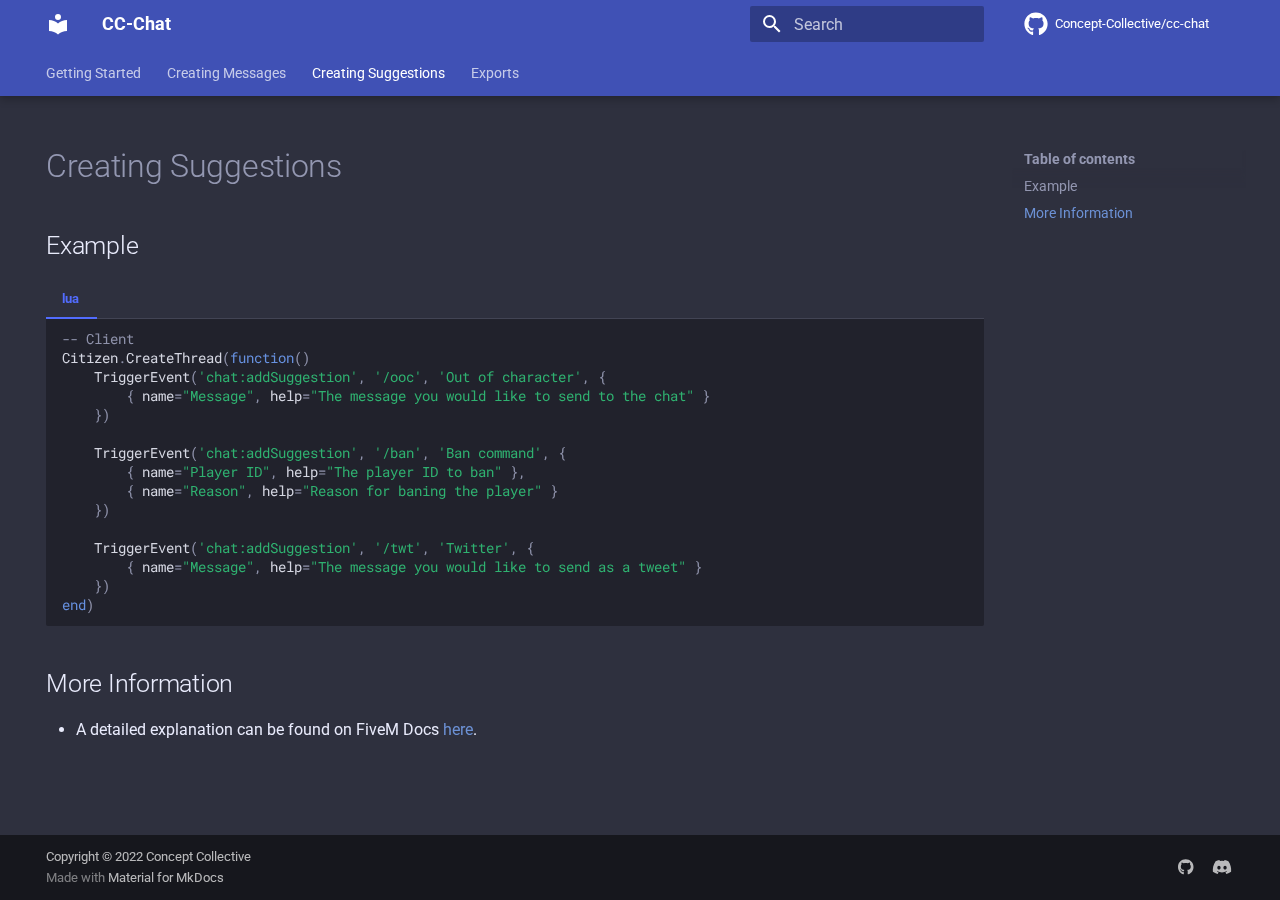
==== commit d0a8e70b: "Deployed 5c5f59e with MkDocs version: 1.4.3" ====
--- a/create-suggestion/index.html
+++ b/create-suggestion/index.html
@@ -6,23 +6,34 @@
       <meta charset="utf-8">
       <meta name="viewport" content="width=device-width,initial-scale=1">
       
-      
+        <meta name="description" content="Documentation">
+      
+      
+        <meta name="author" content="Concept Collective">
+      
+      
+      
+        <link rel="prev" href="../message-template/">
+      
+      
+        <link rel="next" href="../exports/">
       
       <link rel="icon" href="../assets/images/favicon.png">
-      <meta name="generator" content="mkdocs-1.3.0, mkdocs-material-8.2.9">
-    
-    
-      
-        <title>Example - CC-Chat Documentation</title>
-      
-    
-    
-      <link rel="stylesheet" href="../assets/stylesheets/main.120efc48.min.css">
-      
-        
-        <link rel="stylesheet" href="../assets/stylesheets/palette.9647289d.min.css">
-        
-      
+      <meta name="generator" content="mkdocs-1.4.3, mkdocs-material-9.1.14">
+    
+    
+      
+        <title>Creating Suggestions - CC-Chat</title>
+      
+    
+    
+      <link rel="stylesheet" href="../assets/stylesheets/main.85bb2934.min.css">
+      
+        
+        <link rel="stylesheet" href="../assets/stylesheets/palette.a6bdf11c.min.css">
+      
+      
+
     
     
     
@@ -35,10 +46,11 @@
       
     
     
-    <script>__md_scope=new URL("..",location),__md_get=(e,_=localStorage,t=__md_scope)=>JSON.parse(_.getItem(t.pathname+"."+e)),__md_set=(e,_,t=localStorage,a=__md_scope)=>{try{t.setItem(a.pathname+"."+e,JSON.stringify(_))}catch(e){}}</script>
-    
-      
-
+    <script>__md_scope=new URL("..",location),__md_hash=e=>[...e].reduce((e,_)=>(e<<5)-e+_.charCodeAt(0),0),__md_get=(e,_=localStorage,t=__md_scope)=>JSON.parse(_.getItem(t.pathname+"."+e)),__md_set=(e,_,t=localStorage,a=__md_scope)=>{try{t.setItem(a.pathname+"."+e,JSON.stringify(_))}catch(e){}}</script>
+    
+      
+
+    
     
     
   </head>
@@ -49,7 +61,7 @@
     
     
     
-    <body dir="ltr" data-md-color-scheme="" data-md-color-primary="none" data-md-color-accent="none">
+    <body dir="ltr" data-md-color-scheme="slate" data-md-color-primary="indigo" data-md-color-accent="indigo">
   
     
     
@@ -71,9 +83,11 @@
     
       
 
-<header class="md-header" data-md-component="header">
+  
+
+<header class="md-header md-header--shadow md-header--lifted" data-md-component="header">
   <nav class="md-header__inner md-grid" aria-label="Header">
-    <a href=".." title="CC-Chat Documentation" class="md-header__button md-logo" aria-label="CC-Chat Documentation" data-md-component="logo">
+    <a href=".." title="CC-Chat" class="md-header__button md-logo" aria-label="CC-Chat" data-md-component="logo">
       
   
   <svg xmlns="http://www.w3.org/2000/svg" viewBox="0 0 24 24"><path d="M12 8a3 3 0 0 0 3-3 3 3 0 0 0-3-3 3 3 0 0 0-3 3 3 3 0 0 0 3 3m0 3.54C9.64 9.35 6.5 8 3 8v11c3.5 0 6.64 1.35 9 3.54 2.36-2.19 5.5-3.54 9-3.54V8c-3.5 0-6.64 1.35-9 3.54Z"/></svg>
@@ -86,18 +100,20 @@
       <div class="md-header__ellipsis">
         <div class="md-header__topic">
           <span class="md-ellipsis">
-            CC-Chat Documentation
+            CC-Chat
           </span>
         </div>
         <div class="md-header__topic" data-md-component="header-topic">
           <span class="md-ellipsis">
             
-              Example
+              Creating Suggestions
             
           </span>
         </div>
       </div>
     </div>
+    
+      
     
     
     
@@ -115,7 +131,7 @@
       </label>
       <nav class="md-search__options" aria-label="Search">
         
-        <button type="reset" class="md-search__icon md-icon" aria-label="Clear" tabindex="-1">
+        <button type="reset" class="md-search__icon md-icon" title="Clear" aria-label="Clear" tabindex="-1">
           <svg xmlns="http://www.w3.org/2000/svg" viewBox="0 0 24 24"><path d="M19 6.41 17.59 5 12 10.59 6.41 5 5 6.41 10.59 12 5 17.59 6.41 19 12 13.41 17.59 19 19 17.59 13.41 12 19 6.41Z"/></svg>
         </button>
       </nav>
@@ -127,7 +143,7 @@
           <div class="md-search-result__meta">
             Initializing search
           </div>
-          <ol class="md-search-result__list"></ol>
+          <ol class="md-search-result__list" role="presentation"></ol>
         </div>
       </div>
     </div>
@@ -135,15 +151,86 @@
 </div>
     
     
+      <div class="md-header__source">
+        <a href="https://github.com/Concept-Collective/cc-chat" title="Go to repository" class="md-source" data-md-component="source">
+  <div class="md-source__icon md-icon">
+    
+    <svg xmlns="http://www.w3.org/2000/svg" viewBox="0 0 496 512"><!--! Font Awesome Free 6.4.0 by @fontawesome - https://fontawesome.com License - https://fontawesome.com/license/free (Icons: CC BY 4.0, Fonts: SIL OFL 1.1, Code: MIT License) Copyright 2023 Fonticons, Inc.--><path d="M165.9 397.4c0 2-2.3 3.6-5.2 3.6-3.3.3-5.6-1.3-5.6-3.6 0-2 2.3-3.6 5.2-3.6 3-.3 5.6 1.3 5.6 3.6zm-31.1-4.5c-.7 2 1.3 4.3 4.3 4.9 2.6 1 5.6 0 6.2-2s-1.3-4.3-4.3-5.2c-2.6-.7-5.5.3-6.2 2.3zm44.2-1.7c-2.9.7-4.9 2.6-4.6 4.9.3 2 2.9 3.3 5.9 2.6 2.9-.7 4.9-2.6 4.6-4.6-.3-1.9-3-3.2-5.9-2.9zM244.8 8C106.1 8 0 113.3 0 252c0 110.9 69.8 205.8 169.5 239.2 12.8 2.3 17.3-5.6 17.3-12.1 0-6.2-.3-40.4-.3-61.4 0 0-70 15-84.7-29.8 0 0-11.4-29.1-27.8-36.6 0 0-22.9-15.7 1.6-15.4 0 0 24.9 2 38.6 25.8 21.9 38.6 58.6 27.5 72.9 20.9 2.3-16 8.8-27.1 16-33.7-55.9-6.2-112.3-14.3-112.3-110.5 0-27.5 7.6-41.3 23.6-58.9-2.6-6.5-11.1-33.3 2.6-67.9 20.9-6.5 69 27 69 27 20-5.6 41.5-8.5 62.8-8.5s42.8 2.9 62.8 8.5c0 0 48.1-33.6 69-27 13.7 34.7 5.2 61.4 2.6 67.9 16 17.7 25.8 31.5 25.8 58.9 0 96.5-58.9 104.2-114.8 110.5 9.2 7.9 17 22.9 17 46.4 0 33.7-.3 75.4-.3 83.6 0 6.5 4.6 14.4 17.3 12.1C428.2 457.8 496 362.9 496 252 496 113.3 383.5 8 244.8 8zM97.2 352.9c-1.3 1-1 3.3.7 5.2 1.6 1.6 3.9 2.3 5.2 1 1.3-1 1-3.3-.7-5.2-1.6-1.6-3.9-2.3-5.2-1zm-10.8-8.1c-.7 1.3.3 2.9 2.3 3.9 1.6 1 3.6.7 4.3-.7.7-1.3-.3-2.9-2.3-3.9-2-.6-3.6-.3-4.3.7zm32.4 35.6c-1.6 1.3-1 4.3 1.3 6.2 2.3 2.3 5.2 2.6 6.5 1 1.3-1.3.7-4.3-1.3-6.2-2.2-2.3-5.2-2.6-6.5-1zm-11.4-14.7c-1.6 1-1.6 3.6 0 5.9 1.6 2.3 4.3 3.3 5.6 2.3 1.6-1.3 1.6-3.9 0-6.2-1.4-2.3-4-3.3-5.6-2z"/></svg>
+  </div>
+  <div class="md-source__repository">
+    Concept-Collective/cc-chat
+  </div>
+</a>
+      </div>
+    
   </nav>
   
+    
+      
+<nav class="md-tabs" aria-label="Tabs" data-md-component="tabs">
+  <div class="md-grid">
+    <ul class="md-tabs__list">
+      
+        
+  
+  
+
+
+  <li class="md-tabs__item">
+    <a href=".." class="md-tabs__link">
+      Getting Started
+    </a>
+  </li>
+
+      
+        
+  
+  
+
+
+  <li class="md-tabs__item">
+    <a href="../message-template/" class="md-tabs__link">
+      Creating Messages
+    </a>
+  </li>
+
+      
+        
+  
+  
+    
+  
+
+
+  <li class="md-tabs__item">
+    <a href="./" class="md-tabs__link md-tabs__link--active">
+      Creating Suggestions
+    </a>
+  </li>
+
+      
+        
+  
+  
+
+
+  <li class="md-tabs__item">
+    <a href="../exports/" class="md-tabs__link">
+      Exports
+    </a>
+  </li>
+
+      
+    </ul>
+  </div>
+</nav>
+    
+  
 </header>
     
     <div class="md-container" data-md-component="container">
       
       
-        
-          
         
       
       <main class="md-main" data-md-component="main">
@@ -151,22 +238,38 @@
           
             
               
-              <div class="md-sidebar md-sidebar--primary" data-md-component="sidebar" data-md-type="navigation" >
+                
+              
+              <div class="md-sidebar md-sidebar--primary" data-md-component="sidebar" data-md-type="navigation" hidden>
                 <div class="md-sidebar__scrollwrap">
                   <div class="md-sidebar__inner">
                     
 
-
-<nav class="md-nav md-nav--primary" aria-label="Navigation" data-md-level="0">
+  
+
+
+<nav class="md-nav md-nav--primary md-nav--lifted" aria-label="Navigation" data-md-level="0">
   <label class="md-nav__title" for="__drawer">
-    <a href=".." title="CC-Chat Documentation" class="md-nav__button md-logo" aria-label="CC-Chat Documentation" data-md-component="logo">
+    <a href=".." title="CC-Chat" class="md-nav__button md-logo" aria-label="CC-Chat" data-md-component="logo">
       
   
   <svg xmlns="http://www.w3.org/2000/svg" viewBox="0 0 24 24"><path d="M12 8a3 3 0 0 0 3-3 3 3 0 0 0-3-3 3 3 0 0 0-3 3 3 3 0 0 0 3 3m0 3.54C9.64 9.35 6.5 8 3 8v11c3.5 0 6.64 1.35 9 3.54 2.36-2.19 5.5-3.54 9-3.54V8c-3.5 0-6.64 1.35-9 3.54Z"/></svg>
 
     </a>
-    CC-Chat Documentation
+    CC-Chat
   </label>
+  
+    <div class="md-nav__source">
+      <a href="https://github.com/Concept-Collective/cc-chat" title="Go to repository" class="md-source" data-md-component="source">
+  <div class="md-source__icon md-icon">
+    
+    <svg xmlns="http://www.w3.org/2000/svg" viewBox="0 0 496 512"><!--! Font Awesome Free 6.4.0 by @fontawesome - https://fontawesome.com License - https://fontawesome.com/license/free (Icons: CC BY 4.0, Fonts: SIL OFL 1.1, Code: MIT License) Copyright 2023 Fonticons, Inc.--><path d="M165.9 397.4c0 2-2.3 3.6-5.2 3.6-3.3.3-5.6-1.3-5.6-3.6 0-2 2.3-3.6 5.2-3.6 3-.3 5.6 1.3 5.6 3.6zm-31.1-4.5c-.7 2 1.3 4.3 4.3 4.9 2.6 1 5.6 0 6.2-2s-1.3-4.3-4.3-5.2c-2.6-.7-5.5.3-6.2 2.3zm44.2-1.7c-2.9.7-4.9 2.6-4.6 4.9.3 2 2.9 3.3 5.9 2.6 2.9-.7 4.9-2.6 4.6-4.6-.3-1.9-3-3.2-5.9-2.9zM244.8 8C106.1 8 0 113.3 0 252c0 110.9 69.8 205.8 169.5 239.2 12.8 2.3 17.3-5.6 17.3-12.1 0-6.2-.3-40.4-.3-61.4 0 0-70 15-84.7-29.8 0 0-11.4-29.1-27.8-36.6 0 0-22.9-15.7 1.6-15.4 0 0 24.9 2 38.6 25.8 21.9 38.6 58.6 27.5 72.9 20.9 2.3-16 8.8-27.1 16-33.7-55.9-6.2-112.3-14.3-112.3-110.5 0-27.5 7.6-41.3 23.6-58.9-2.6-6.5-11.1-33.3 2.6-67.9 20.9-6.5 69 27 69 27 20-5.6 41.5-8.5 62.8-8.5s42.8 2.9 62.8 8.5c0 0 48.1-33.6 69-27 13.7 34.7 5.2 61.4 2.6 67.9 16 17.7 25.8 31.5 25.8 58.9 0 96.5-58.9 104.2-114.8 110.5 9.2 7.9 17 22.9 17 46.4 0 33.7-.3 75.4-.3 83.6 0 6.5 4.6 14.4 17.3 12.1C428.2 457.8 496 362.9 496 252 496 113.3 383.5 8 244.8 8zM97.2 352.9c-1.3 1-1 3.3.7 5.2 1.6 1.6 3.9 2.3 5.2 1 1.3-1 1-3.3-.7-5.2-1.6-1.6-3.9-2.3-5.2-1zm-10.8-8.1c-.7 1.3.3 2.9 2.3 3.9 1.6 1 3.6.7 4.3-.7.7-1.3-.3-2.9-2.3-3.9-2-.6-3.6-.3-4.3.7zm32.4 35.6c-1.6 1.3-1 4.3 1.3 6.2 2.3 2.3 5.2 2.6 6.5 1 1.3-1.3.7-4.3-1.3-6.2-2.2-2.3-5.2-2.6-6.5-1zm-11.4-14.7c-1.6 1-1.6 3.6 0 5.9 1.6 2.3 4.3 3.3 5.6 2.3 1.6-1.3 1.6-3.9 0-6.2-1.4-2.3-4-3.3-5.6-2z"/></svg>
+  </div>
+  <div class="md-source__repository">
+    Concept-Collective/cc-chat
+  </div>
+</a>
+    </div>
   
   <ul class="md-nav__list" data-md-scrollfix>
     
@@ -179,7 +282,7 @@
   
     <li class="md-nav__item">
       <a href=".." class="md-nav__link">
-        Welcome to MkDocs
+        Getting Started
       </a>
     </li>
   
@@ -191,24 +294,37 @@
 
   
   
+  
+    <li class="md-nav__item">
+      <a href="../message-template/" class="md-nav__link">
+        Creating Messages
+      </a>
+    </li>
+  
+
+    
+      
+      
+      
+
+  
+  
     
   
   
     <li class="md-nav__item md-nav__item--active">
       
-      <input class="md-nav__toggle md-toggle" data-md-toggle="toc" type="checkbox" id="__toc">
-      
-      
-        
+      <input class="md-nav__toggle md-toggle" type="checkbox" id="__toc">
+      
       
       
         <label class="md-nav__link md-nav__link--active" for="__toc">
-          Example
+          Creating Suggestions
           <span class="md-nav__icon md-icon"></span>
         </label>
       
       <a href="./" class="md-nav__link md-nav__link--active">
-        Example
+        Creating Suggestions
       </a>
       
         
@@ -216,8 +332,6 @@
 <nav class="md-nav md-nav--secondary" aria-label="Table of contents">
   
   
-  
-    
   
   
     <label class="md-nav__title" for="__toc">
@@ -227,6 +341,13 @@
     <ul class="md-nav__list" data-md-component="toc" data-md-scrollfix>
       
         <li class="md-nav__item">
+  <a href="#example" class="md-nav__link">
+    Example
+  </a>
+  
+</li>
+      
+        <li class="md-nav__item">
   <a href="#more-information" class="md-nav__link">
     More Information
   </a>
@@ -237,6 +358,21 @@
   
 </nav>
       
+    </li>
+  
+
+    
+      
+      
+      
+
+  
+  
+  
+    <li class="md-nav__item">
+      <a href="../exports/" class="md-nav__link">
+        Exports
+      </a>
     </li>
   
 
@@ -249,6 +385,8 @@
             
             
               
+                
+              
               <div class="md-sidebar md-sidebar--secondary" data-md-component="sidebar" data-md-type="toc" >
                 <div class="md-sidebar__scrollwrap">
                   <div class="md-sidebar__inner">
@@ -257,8 +395,6 @@
 <nav class="md-nav md-nav--secondary" aria-label="Table of contents">
   
   
-  
-    
   
   
     <label class="md-nav__title" for="__toc">
@@ -266,6 +402,13 @@
       Table of contents
     </label>
     <ul class="md-nav__list" data-md-component="toc" data-md-scrollfix>
+      
+        <li class="md-nav__item">
+  <a href="#example" class="md-nav__link">
+    Example
+  </a>
+  
+</li>
       
         <li class="md-nav__item">
   <a href="#more-information" class="md-nav__link">
@@ -282,80 +425,78 @@
               </div>
             
           
-          <div class="md-content" data-md-component="content">
-            <article class="md-content__inner md-typeset">
-              
+          
+            <div class="md-content" data-md-component="content">
+              <article class="md-content__inner md-typeset">
                 
-
-
-<h1 id="example">Example</h1>
-<pre><code class="language-lua">-- Lua Server Side
-Citizen.CreateThread(function()
-    TriggerClientEvent('chat:addSuggestion', -1, '/ooc', 'Out of character', {
-        { name=&quot;Message&quot;, help=&quot;The message you would like to send to the chat&quot; }
-    })
-
-    TriggerClientEvent('chat:addSuggestion', -1, '/ban', 'Ban command', {
-        { name=&quot;Player ID&quot;, help=&quot;The player ID to ban&quot; },
-        { name=&quot;Reason&quot;, help=&quot;Reason for baning the player&quot; }
-    })
-
-    TriggerClientEvent('chat:addSuggestion', -1, '/twt', 'Twitter command', {
-        { name=&quot;Message&quot;, help=&quot;The message you would like to send as a tweet&quot; }
-    })
-end)
-</code></pre>
-<pre><code class="language-lua">-- Lua Client Side
-Citizen.CreateThread(function()
-    TriggerEvent('chat:addSuggestion', '/ooc', 'Out of character', {
-        { name=&quot;Message&quot;, help=&quot;The message you would like to send to the chat&quot; }
-    })
-
-    TriggerEvent('chat:addSuggestion', '/ban', 'Ban command', {
-        { name=&quot;Player ID&quot;, help=&quot;The player ID to ban&quot; },
-        { name=&quot;Reason&quot;, help=&quot;Reason for baning the player&quot; }
-    })
-
-    TriggerEvent('chat:addSuggestion', '/twt', 'Twitter command', {
-        { name=&quot;Message&quot;, help=&quot;The message you would like to send as a tweet&quot; }
-    })
-end)
-</code></pre>
-<h2 id="more-information"><a href="https://docs.fivem.net/docs/resources/chat/events/chat-addSuggestion/">More Information</a></h2>
-
-              
-            </article>
-          </div>
+                  
+
+  
+  
+
+
+  <h1>Creating Suggestions</h1>
+
+<h2 id="example">Example<a class="headerlink" href="#example" title="Permanent link">&para;</a></h2>
+<div class="tabbed-set tabbed-alternate" data-tabs="1:1"><input checked="checked" id="__tabbed_1_1" name="__tabbed_1" type="radio" /><div class="tabbed-labels"><label for="__tabbed_1_1">lua</label></div>
+<div class="tabbed-content">
+<div class="tabbed-block">
+<div class="highlight"><pre><span></span><code><span class="c1">-- Client</span>
+<span class="n">Citizen</span><span class="p">.</span><span class="n">CreateThread</span><span class="p">(</span><span class="kr">function</span><span class="p">()</span>
+    <span class="n">TriggerEvent</span><span class="p">(</span><span class="s1">&#39;chat:addSuggestion&#39;</span><span class="p">,</span> <span class="s1">&#39;/ooc&#39;</span><span class="p">,</span> <span class="s1">&#39;Out of character&#39;</span><span class="p">,</span> <span class="p">{</span>
+        <span class="p">{</span> <span class="n">name</span><span class="o">=</span><span class="s2">&quot;Message&quot;</span><span class="p">,</span> <span class="n">help</span><span class="o">=</span><span class="s2">&quot;The message you would like to send to the chat&quot;</span> <span class="p">}</span>
+    <span class="p">})</span>
+
+    <span class="n">TriggerEvent</span><span class="p">(</span><span class="s1">&#39;chat:addSuggestion&#39;</span><span class="p">,</span> <span class="s1">&#39;/ban&#39;</span><span class="p">,</span> <span class="s1">&#39;Ban command&#39;</span><span class="p">,</span> <span class="p">{</span>
+        <span class="p">{</span> <span class="n">name</span><span class="o">=</span><span class="s2">&quot;Player ID&quot;</span><span class="p">,</span> <span class="n">help</span><span class="o">=</span><span class="s2">&quot;The player ID to ban&quot;</span> <span class="p">},</span>
+        <span class="p">{</span> <span class="n">name</span><span class="o">=</span><span class="s2">&quot;Reason&quot;</span><span class="p">,</span> <span class="n">help</span><span class="o">=</span><span class="s2">&quot;Reason for baning the player&quot;</span> <span class="p">}</span>
+    <span class="p">})</span>
+
+    <span class="n">TriggerEvent</span><span class="p">(</span><span class="s1">&#39;chat:addSuggestion&#39;</span><span class="p">,</span> <span class="s1">&#39;/twt&#39;</span><span class="p">,</span> <span class="s1">&#39;Twitter&#39;</span><span class="p">,</span> <span class="p">{</span>
+        <span class="p">{</span> <span class="n">name</span><span class="o">=</span><span class="s2">&quot;Message&quot;</span><span class="p">,</span> <span class="n">help</span><span class="o">=</span><span class="s2">&quot;The message you would like to send as a tweet&quot;</span> <span class="p">}</span>
+    <span class="p">})</span>
+<span class="kr">end</span><span class="p">)</span>
+</code></pre></div>
+</div>
+</div>
+</div>
+<h2 id="more-information">More Information<a class="headerlink" href="#more-information" title="Permanent link">&para;</a></h2>
+<ul>
+<li>A detailed explanation can be found on FiveM Docs <a href="https://docs.fivem.net/docs/resources/chat/events/chat-addSuggestion/">here</a>.</li>
+</ul>
+
+
+
+  
+
+
+
+                
+              </article>
+            </div>
+          
+          
+  <script>var tabs=__md_get("__tabs");if(Array.isArray(tabs))e:for(var set of document.querySelectorAll(".tabbed-set")){var tab,labels=set.querySelector(".tabbed-labels");for(tab of tabs)for(var label of labels.getElementsByTagName("label"))if(label.innerText.trim()===tab){var input=document.getElementById(label.htmlFor);input.checked=!0;continue e}}</script>
+
         </div>
         
+          <button type="button" class="md-top md-icon" data-md-component="top" hidden>
+            <svg xmlns="http://www.w3.org/2000/svg" viewBox="0 0 24 24"><path d="M13 20h-2V8l-5.5 5.5-1.42-1.42L12 4.16l7.92 7.92-1.42 1.42L13 8v12Z"/></svg>
+            Back to top
+          </button>
+        
       </main>
       
         <footer class="md-footer">
-  
-    <nav class="md-footer__inner md-grid" aria-label="Footer">
-      
-        
-        <a href=".." class="md-footer__link md-footer__link--prev" aria-label="Previous: Welcome to MkDocs" rel="prev">
-          <div class="md-footer__button md-icon">
-            <svg xmlns="http://www.w3.org/2000/svg" viewBox="0 0 24 24"><path d="M20 11v2H8l5.5 5.5-1.42 1.42L4.16 12l7.92-7.92L13.5 5.5 8 11h12Z"/></svg>
-          </div>
-          <div class="md-footer__title">
-            <div class="md-ellipsis">
-              <span class="md-footer__direction">
-                Previous
-              </span>
-              Welcome to MkDocs
-            </div>
-          </div>
-        </a>
-      
-      
-    </nav>
   
   <div class="md-footer-meta md-typeset">
     <div class="md-footer-meta__inner md-grid">
       <div class="md-copyright">
   
+    <div class="md-copyright__highlight">
+      Copyright &copy; 2022 Concept Collective
+    </div>
+  
   
     Made with
     <a href="https://squidfunk.github.io/mkdocs-material/" target="_blank" rel="noopener">
@@ -364,6 +505,32 @@
   
 </div>
       
+        <div class="md-social">
+  
+    
+    
+    
+    
+      
+      
+    
+    <a href="https://github.com/Concept-Collective" target="_blank" rel="noopener" title="github.com" class="md-social__link">
+      <svg xmlns="http://www.w3.org/2000/svg" viewBox="0 0 496 512"><!--! Font Awesome Free 6.4.0 by @fontawesome - https://fontawesome.com License - https://fontawesome.com/license/free (Icons: CC BY 4.0, Fonts: SIL OFL 1.1, Code: MIT License) Copyright 2023 Fonticons, Inc.--><path d="M165.9 397.4c0 2-2.3 3.6-5.2 3.6-3.3.3-5.6-1.3-5.6-3.6 0-2 2.3-3.6 5.2-3.6 3-.3 5.6 1.3 5.6 3.6zm-31.1-4.5c-.7 2 1.3 4.3 4.3 4.9 2.6 1 5.6 0 6.2-2s-1.3-4.3-4.3-5.2c-2.6-.7-5.5.3-6.2 2.3zm44.2-1.7c-2.9.7-4.9 2.6-4.6 4.9.3 2 2.9 3.3 5.9 2.6 2.9-.7 4.9-2.6 4.6-4.6-.3-1.9-3-3.2-5.9-2.9zM244.8 8C106.1 8 0 113.3 0 252c0 110.9 69.8 205.8 169.5 239.2 12.8 2.3 17.3-5.6 17.3-12.1 0-6.2-.3-40.4-.3-61.4 0 0-70 15-84.7-29.8 0 0-11.4-29.1-27.8-36.6 0 0-22.9-15.7 1.6-15.4 0 0 24.9 2 38.6 25.8 21.9 38.6 58.6 27.5 72.9 20.9 2.3-16 8.8-27.1 16-33.7-55.9-6.2-112.3-14.3-112.3-110.5 0-27.5 7.6-41.3 23.6-58.9-2.6-6.5-11.1-33.3 2.6-67.9 20.9-6.5 69 27 69 27 20-5.6 41.5-8.5 62.8-8.5s42.8 2.9 62.8 8.5c0 0 48.1-33.6 69-27 13.7 34.7 5.2 61.4 2.6 67.9 16 17.7 25.8 31.5 25.8 58.9 0 96.5-58.9 104.2-114.8 110.5 9.2 7.9 17 22.9 17 46.4 0 33.7-.3 75.4-.3 83.6 0 6.5 4.6 14.4 17.3 12.1C428.2 457.8 496 362.9 496 252 496 113.3 383.5 8 244.8 8zM97.2 352.9c-1.3 1-1 3.3.7 5.2 1.6 1.6 3.9 2.3 5.2 1 1.3-1 1-3.3-.7-5.2-1.6-1.6-3.9-2.3-5.2-1zm-10.8-8.1c-.7 1.3.3 2.9 2.3 3.9 1.6 1 3.6.7 4.3-.7.7-1.3-.3-2.9-2.3-3.9-2-.6-3.6-.3-4.3.7zm32.4 35.6c-1.6 1.3-1 4.3 1.3 6.2 2.3 2.3 5.2 2.6 6.5 1 1.3-1.3.7-4.3-1.3-6.2-2.2-2.3-5.2-2.6-6.5-1zm-11.4-14.7c-1.6 1-1.6 3.6 0 5.9 1.6 2.3 4.3 3.3 5.6 2.3 1.6-1.3 1.6-3.9 0-6.2-1.4-2.3-4-3.3-5.6-2z"/></svg>
+    </a>
+  
+    
+    
+    
+    
+      
+      
+    
+    <a href="https://discord.conceptcollective.net" target="_blank" rel="noopener" title="discord.conceptcollective.net" class="md-social__link">
+      <svg xmlns="http://www.w3.org/2000/svg" viewBox="0 0 640 512"><!--! Font Awesome Free 6.4.0 by @fontawesome - https://fontawesome.com License - https://fontawesome.com/license/free (Icons: CC BY 4.0, Fonts: SIL OFL 1.1, Code: MIT License) Copyright 2023 Fonticons, Inc.--><path d="M524.531 69.836a1.5 1.5 0 0 0-.764-.7A485.065 485.065 0 0 0 404.081 32.03a1.816 1.816 0 0 0-1.923.91 337.461 337.461 0 0 0-14.9 30.6 447.848 447.848 0 0 0-134.426 0 309.541 309.541 0 0 0-15.135-30.6 1.89 1.89 0 0 0-1.924-.91 483.689 483.689 0 0 0-119.688 37.107 1.712 1.712 0 0 0-.788.676C39.068 183.651 18.186 294.69 28.43 404.354a2.016 2.016 0 0 0 .765 1.375 487.666 487.666 0 0 0 146.825 74.189 1.9 1.9 0 0 0 2.063-.676A348.2 348.2 0 0 0 208.12 430.4a1.86 1.86 0 0 0-1.019-2.588 321.173 321.173 0 0 1-45.868-21.853 1.885 1.885 0 0 1-.185-3.126 251.047 251.047 0 0 0 9.109-7.137 1.819 1.819 0 0 1 1.9-.256c96.229 43.917 200.41 43.917 295.5 0a1.812 1.812 0 0 1 1.924.233 234.533 234.533 0 0 0 9.132 7.16 1.884 1.884 0 0 1-.162 3.126 301.407 301.407 0 0 1-45.89 21.83 1.875 1.875 0 0 0-1 2.611 391.055 391.055 0 0 0 30.014 48.815 1.864 1.864 0 0 0 2.063.7A486.048 486.048 0 0 0 610.7 405.729a1.882 1.882 0 0 0 .765-1.352c12.264-126.783-20.532-236.912-86.934-334.541ZM222.491 337.58c-28.972 0-52.844-26.587-52.844-59.239s23.409-59.241 52.844-59.241c29.665 0 53.306 26.82 52.843 59.239 0 32.654-23.41 59.241-52.843 59.241Zm195.38 0c-28.971 0-52.843-26.587-52.843-59.239s23.409-59.241 52.843-59.241c29.667 0 53.307 26.82 52.844 59.239 0 32.654-23.177 59.241-52.844 59.241Z"/></svg>
+    </a>
+  
+</div>
+      
     </div>
   </div>
 </footer>
@@ -372,10 +539,11 @@
     <div class="md-dialog" data-md-component="dialog">
       <div class="md-dialog__inner md-typeset"></div>
     </div>
-    <script id="__config" type="application/json">{"base": "..", "features": [], "search": "../assets/javascripts/workers/search.2a1c317c.min.js", "translations": {"clipboard.copied": "Copied to clipboard", "clipboard.copy": "Copy to clipboard", "search.config.lang": "en", "search.config.pipeline": "trimmer, stopWordFilter", "search.config.separator": "[\\s\\-]+", "search.placeholder": "Search", "search.result.more.one": "1 more on this page", "search.result.more.other": "# more on this page", "search.result.none": "No matching documents", "search.result.one": "1 matching document", "search.result.other": "# matching documents", "search.result.placeholder": "Type to start searching", "search.result.term.missing": "Missing", "select.version.title": "Select version"}}</script>
-    
-    
-      <script src="../assets/javascripts/bundle.6e54b5cd.min.js"></script>
+    
+    <script id="__config" type="application/json">{"base": "..", "features": ["tabs", "navigation.instant", "navigation.tabs", "navigation.tabs.sticky", "navigation.sections", "navigation.top", "content.tabs.link", "navigation.expand"], "search": "../assets/javascripts/workers/search.208ed371.min.js", "translations": {"clipboard.copied": "Copied to clipboard", "clipboard.copy": "Copy to clipboard", "search.result.more.one": "1 more on this page", "search.result.more.other": "# more on this page", "search.result.none": "No matching documents", "search.result.one": "1 matching document", "search.result.other": "# matching documents", "search.result.placeholder": "Type to start searching", "search.result.term.missing": "Missing", "select.version": "Select version"}}</script>
+    
+    
+      <script src="../assets/javascripts/bundle.b4d07000.min.js"></script>
       
     
   </body>
--- a/assets/stylesheets/main.85bb2934.min.css
+++ b/assets/stylesheets/main.85bb2934.min.css
@@ -0,0 +1 @@
+@charset "UTF-8";html{-webkit-text-size-adjust:none;-moz-text-size-adjust:none;text-size-adjust:none;box-sizing:border-box}*,:after,:before{box-sizing:inherit}@media (prefers-reduced-motion){*,:after,:before{transition:none!important}}body{margin:0}a,button,input,label{-webkit-tap-highlight-color:transparent}a{color:inherit;text-decoration:none}hr{border:0;box-sizing:initial;display:block;height:.05rem;overflow:visible;padding:0}small{font-size:80%}sub,sup{line-height:1em}img{border-style:none}table{border-collapse:initial;border-spacing:0}td,th{font-weight:400;vertical-align:top}button{background:#0000;border:0;font-family:inherit;font-size:inherit;margin:0;padding:0}input{border:0;outline:none}:root{--md-primary-fg-color:#4051b5;--md-primary-fg-color--light:#5d6cc0;--md-primary-fg-color--dark:#303fa1;--md-primary-bg-color:#fff;--md-primary-bg-color--light:#ffffffb3;--md-accent-fg-color:#526cfe;--md-accent-fg-color--transparent:#526cfe1a;--md-accent-bg-color:#fff;--md-accent-bg-color--light:#ffffffb3}[data-md-color-scheme=default] img[src$="#gh-dark-mode-only"],[data-md-color-scheme=default] img[src$="#only-dark"]{display:none}:root,[data-md-color-scheme=default]{--md-default-fg-color:#000000de;--md-default-fg-color--light:#0000008a;--md-default-fg-color--lighter:#00000052;--md-default-fg-color--lightest:#00000012;--md-default-bg-color:#fff;--md-default-bg-color--light:#ffffffb3;--md-default-bg-color--lighter:#ffffff4d;--md-default-bg-color--lightest:#ffffff1f;--md-code-fg-color:#36464e;--md-code-bg-color:#f5f5f5;--md-code-hl-color:#ffff0080;--md-code-hl-number-color:#d52a2a;--md-code-hl-special-color:#db1457;--md-code-hl-function-color:#a846b9;--md-code-hl-constant-color:#6e59d9;--md-code-hl-keyword-color:#3f6ec6;--md-code-hl-string-color:#1c7d4d;--md-code-hl-name-color:var(--md-code-fg-color);--md-code-hl-operator-color:var(--md-default-fg-color--light);--md-code-hl-punctuation-color:var(--md-default-fg-color--light);--md-code-hl-comment-color:var(--md-default-fg-color--light);--md-code-hl-generic-color:var(--md-default-fg-color--light);--md-code-hl-variable-color:var(--md-default-fg-color--light);--md-typeset-color:var(--md-default-fg-color);--md-typeset-a-color:var(--md-primary-fg-color);--md-typeset-mark-color:#ffff0080;--md-typeset-del-color:#f5503d26;--md-typeset-ins-color:#0bd57026;--md-typeset-kbd-color:#fafafa;--md-typeset-kbd-accent-color:#fff;--md-typeset-kbd-border-color:#b8b8b8;--md-typeset-table-color:#0000001f;--md-typeset-table-color--light:rgba(0,0,0,.035);--md-admonition-fg-color:var(--md-default-fg-color);--md-admonition-bg-color:var(--md-default-bg-color);--md-warning-fg-color:#000000de;--md-warning-bg-color:#ff9;--md-footer-fg-color:#fff;--md-footer-fg-color--light:#ffffffb3;--md-footer-fg-color--lighter:#ffffff73;--md-footer-bg-color:#000000de;--md-footer-bg-color--dark:#00000052;--md-shadow-z1:0 0.2rem 0.5rem #0000000d,0 0 0.05rem #0000001a;--md-shadow-z2:0 0.2rem 0.5rem #0000001a,0 0 0.05rem #00000040;--md-shadow-z3:0 0.2rem 0.5rem #0003,0 0 0.05rem #00000059}.md-icon svg{fill:currentcolor;display:block;height:1.2rem;width:1.2rem}body{-webkit-font-smoothing:antialiased;-moz-osx-font-smoothing:grayscale;--md-text-font-family:var(--md-text-font,_),-apple-system,BlinkMacSystemFont,Helvetica,Arial,sans-serif;--md-code-font-family:var(--md-code-font,_),SFMono-Regular,Consolas,Menlo,monospace}aside,body,input{font-feature-settings:"kern","liga";color:var(--md-typeset-color);font-family:var(--md-text-font-family)}code,kbd,pre{font-feature-settings:"kern";font-family:var(--md-code-font-family)}:root{--md-typeset-table-sort-icon:url('data:image/svg+xml;charset=utf-8,<svg xmlns="http://www.w3.org/2000/svg" viewBox="0 0 24 24"><path d="m18 21-4-4h3V7h-3l4-4 4 4h-3v10h3M2 19v-2h10v2M2 13v-2h7v2M2 7V5h4v2H2Z"/></svg>');--md-typeset-table-sort-icon--asc:url('data:image/svg+xml;charset=utf-8,<svg xmlns="http://www.w3.org/2000/svg" viewBox="0 0 24 24"><path d="M19 17h3l-4 4-4-4h3V3h2M2 17h10v2H2M6 5v2H2V5m0 6h7v2H2v-2Z"/></svg>');--md-typeset-table-sort-icon--desc:url('data:image/svg+xml;charset=utf-8,<svg xmlns="http://www.w3.org/2000/svg" viewBox="0 0 24 24"><path d="M19 7h3l-4-4-4 4h3v14h2M2 17h10v2H2M6 5v2H2V5m0 6h7v2H2v-2Z"/></svg>')}.md-typeset{-webkit-print-color-adjust:exact;color-adjust:exact;font-size:.8rem;line-height:1.6}@media print{.md-typeset{font-size:.68rem}}.md-typeset blockquote,.md-typeset dl,.md-typeset figure,.md-typeset ol,.md-typeset pre,.md-typeset ul{margin-bottom:1em;margin-top:1em}.md-typeset h1{color:var(--md-default-fg-color--light);font-size:2em;line-height:1.3;margin:0 0 1.25em}.md-typeset h1,.md-typeset h2{font-weight:300;letter-spacing:-.01em}.md-typeset h2{font-size:1.5625em;line-height:1.4;margin:1.6em 0 .64em}.md-typeset h3{font-size:1.25em;font-weight:400;letter-spacing:-.01em;line-height:1.5;margin:1.6em 0 .8em}.md-typeset h2+h3{margin-top:.8em}.md-typeset h4{font-weight:700;letter-spacing:-.01em;margin:1em 0}.md-typeset h5,.md-typeset h6{color:var(--md-default-fg-color--light);font-size:.8em;font-weight:700;letter-spacing:-.01em;margin:1.25em 0}.md-typeset h5{text-transform:uppercase}.md-typeset hr{border-bottom:.05rem solid var(--md-default-fg-color--lightest);display:flow-root;margin:1.5em 0}.md-typeset a{color:var(--md-typeset-a-color);word-break:break-word}.md-typeset a,.md-typeset a:before{transition:color 125ms}.md-typeset a:focus,.md-typeset a:hover{color:var(--md-accent-fg-color)}.md-typeset a:focus code,.md-typeset a:hover code{background-color:var(--md-accent-fg-color--transparent)}.md-typeset a code{color:currentcolor;transition:background-color 125ms}.md-typeset a.focus-visible{outline-color:var(--md-accent-fg-color);outline-offset:.2rem}.md-typeset code,.md-typeset kbd,.md-typeset pre{color:var(--md-code-fg-color);direction:ltr;font-variant-ligatures:none}@media print{.md-typeset code,.md-typeset kbd,.md-typeset pre{white-space:pre-wrap}}.md-typeset code{background-color:var(--md-code-bg-color);border-radius:.1rem;-webkit-box-decoration-break:clone;box-decoration-break:clone;font-size:.85em;padding:0 .2941176471em;word-break:break-word}.md-typeset code:not(.focus-visible){-webkit-tap-highlight-color:transparent;outline:none}.md-typeset pre{display:flow-root;line-height:1.4;position:relative}.md-typeset pre>code{-webkit-box-decoration-break:slice;box-decoration-break:slice;box-shadow:none;display:block;margin:0;outline-color:var(--md-accent-fg-color);overflow:auto;padding:.7720588235em 1.1764705882em;scrollbar-color:var(--md-default-fg-color--lighter) #0000;scrollbar-width:thin;touch-action:auto;word-break:normal}.md-typeset pre>code:hover{scrollbar-color:var(--md-accent-fg-color) #0000}.md-typeset pre>code::-webkit-scrollbar{height:.2rem;width:.2rem}.md-typeset pre>code::-webkit-scrollbar-thumb{background-color:var(--md-default-fg-color--lighter)}.md-typeset pre>code::-webkit-scrollbar-thumb:hover{background-color:var(--md-accent-fg-color)}.md-typeset kbd{background-color:var(--md-typeset-kbd-color);border-radius:.1rem;box-shadow:0 .1rem 0 .05rem var(--md-typeset-kbd-border-color),0 .1rem 0 var(--md-typeset-kbd-border-color),0 -.1rem .2rem var(--md-typeset-kbd-accent-color) inset;color:var(--md-default-fg-color);display:inline-block;font-size:.75em;padding:0 .6666666667em;vertical-align:text-top;word-break:break-word}.md-typeset mark{background-color:var(--md-typeset-mark-color);-webkit-box-decoration-break:clone;box-decoration-break:clone;color:inherit;word-break:break-word}.md-typeset abbr{border-bottom:.05rem dotted var(--md-default-fg-color--light);cursor:help;text-decoration:none}@media (hover:none){.md-typeset abbr[title]:focus:after,.md-typeset abbr[title]:hover:after{background-color:var(--md-default-fg-color);border-radius:.1rem;box-shadow:var(--md-shadow-z3);color:var(--md-default-bg-color);content:attr(title);font-size:.7rem;left:.8rem;margin-top:2em;padding:.2rem .3rem;position:absolute;right:.8rem}}.md-typeset small{opacity:.75}[dir=ltr] .md-typeset sub,[dir=ltr] .md-typeset sup{margin-left:.078125em}[dir=rtl] .md-typeset sub,[dir=rtl] .md-typeset sup{margin-right:.078125em}[dir=ltr] .md-typeset blockquote{padding-left:.6rem}[dir=rtl] .md-typeset blockquote{padding-right:.6rem}[dir=ltr] .md-typeset blockquote{border-left:.2rem solid var(--md-default-fg-color--lighter)}[dir=rtl] .md-typeset blockquote{border-right:.2rem solid var(--md-default-fg-color--lighter)}.md-typeset blockquote{color:var(--md-default-fg-color--light);margin-left:0;margin-right:0}.md-typeset ul{list-style-type:disc}[dir=ltr] .md-typeset ol,[dir=ltr] .md-typeset ul{margin-left:.625em}[dir=rtl] .md-typeset ol,[dir=rtl] .md-typeset ul{margin-right:.625em}.md-typeset ol,.md-typeset ul{padding:0}.md-typeset ol:not([hidden]),.md-typeset ul:not([hidden]){display:flow-root}.md-typeset ol ol,.md-typeset ul ol{list-style-type:lower-alpha}.md-typeset ol ol ol,.md-typeset ul ol ol{list-style-type:lower-roman}[dir=ltr] .md-typeset ol li,[dir=ltr] .md-typeset ul li{margin-left:1.25em}[dir=rtl] .md-typeset ol li,[dir=rtl] .md-typeset ul li{margin-right:1.25em}.md-typeset ol li,.md-typeset ul li{margin-bottom:.5em}.md-typeset ol li blockquote,.md-typeset ol li p,.md-typeset ul li blockquote,.md-typeset ul li p{margin:.5em 0}.md-typeset ol li:last-child,.md-typeset ul li:last-child{margin-bottom:0}[dir=ltr] .md-typeset ol li ol,[dir=ltr] .md-typeset ol li ul,[dir=ltr] .md-typeset ul li ol,[dir=ltr] .md-typeset ul li ul{margin-left:.625em}[dir=rtl] .md-typeset ol li ol,[dir=rtl] .md-typeset ol li ul,[dir=rtl] .md-typeset ul li ol,[dir=rtl] .md-typeset ul li ul{margin-right:.625em}.md-typeset ol li ol,.md-typeset ol li ul,.md-typeset ul li ol,.md-typeset ul li ul{margin-bottom:.5em;margin-top:.5em}[dir=ltr] .md-typeset dd{margin-left:1.875em}[dir=rtl] .md-typeset dd{margin-right:1.875em}.md-typeset dd{margin-bottom:1.5em;margin-top:1em}.md-typeset img,.md-typeset svg,.md-typeset video{height:auto;max-width:100%}.md-typeset img[align=left]{margin:1em 1em 1em 0}.md-typeset img[align=right]{margin:1em 0 1em 1em}.md-typeset img[align]:only-child{margin-top:0}.md-typeset figure{display:flow-root;margin:1em auto;max-width:100%;text-align:center;width:-webkit-fit-content;width:-moz-fit-content;width:fit-content}.md-typeset figure img{display:block}.md-typeset figcaption{font-style:italic;margin:1em auto;max-width:24rem}.md-typeset iframe{max-width:100%}.md-typeset table:not([class]){background-color:var(--md-default-bg-color);border:.05rem solid var(--md-typeset-table-color);border-radius:.1rem;display:inline-block;font-size:.64rem;max-width:100%;overflow:auto;touch-action:auto}@media print{.md-typeset table:not([class]){display:table}}.md-typeset table:not([class])+*{margin-top:1.5em}.md-typeset table:not([class]) td>:first-child,.md-typeset table:not([class]) th>:first-child{margin-top:0}.md-typeset table:not([class]) td>:last-child,.md-typeset table:not([class]) th>:last-child{margin-bottom:0}.md-typeset table:not([class]) td:not([align]),.md-typeset table:not([class]) th:not([align]){text-align:left}[dir=rtl] .md-typeset table:not([class]) td:not([align]),[dir=rtl] .md-typeset table:not([class]) th:not([align]){text-align:right}.md-typeset table:not([class]) th{font-weight:700;min-width:5rem;padding:.9375em 1.25em;vertical-align:top}.md-typeset table:not([class]) td{border-top:.05rem solid var(--md-typeset-table-color);padding:.9375em 1.25em;vertical-align:top}.md-typeset table:not([class]) tbody tr{transition:background-color 125ms}.md-typeset table:not([class]) tbody tr:hover{background-color:var(--md-typeset-table-color--light);box-shadow:0 .05rem 0 var(--md-default-bg-color) inset}.md-typeset table:not([class]) a{word-break:normal}.md-typeset table th[role=columnheader]{cursor:pointer}[dir=ltr] .md-typeset table th[role=columnheader]:after{margin-left:.5em}[dir=rtl] .md-typeset table th[role=columnheader]:after{margin-right:.5em}.md-typeset table th[role=columnheader]:after{content:"";display:inline-block;height:1.2em;-webkit-mask-image:var(--md-typeset-table-sort-icon);mask-image:var(--md-typeset-table-sort-icon);-webkit-mask-repeat:no-repeat;mask-repeat:no-repeat;-webkit-mask-size:contain;mask-size:contain;transition:background-color 125ms;vertical-align:text-bottom;width:1.2em}.md-typeset table th[role=columnheader]:hover:after{background-color:var(--md-default-fg-color--lighter)}.md-typeset table th[role=columnheader][aria-sort=ascending]:after{background-color:var(--md-default-fg-color--light);-webkit-mask-image:var(--md-typeset-table-sort-icon--asc);mask-image:var(--md-typeset-table-sort-icon--asc)}.md-typeset table th[role=columnheader][aria-sort=descending]:after{background-color:var(--md-default-fg-color--light);-webkit-mask-image:var(--md-typeset-table-sort-icon--desc);mask-image:var(--md-typeset-table-sort-icon--desc)}.md-typeset__scrollwrap{margin:1em -.8rem;overflow-x:auto;touch-action:auto}.md-typeset__table{display:inline-block;margin-bottom:.5em;padding:0 .8rem}@media print{.md-typeset__table{display:block}}html .md-typeset__table table{display:table;margin:0;overflow:hidden;width:100%}@media screen and (max-width:44.9375em){.md-content__inner>pre{margin:1em -.8rem}.md-content__inner>pre code{border-radius:0}}.md-banner{background-color:var(--md-footer-bg-color);color:var(--md-footer-fg-color);overflow:auto}@media print{.md-banner{display:none}}.md-banner--warning{background-color:var(--md-warning-bg-color);color:var(--md-warning-fg-color)}.md-banner__inner{font-size:.7rem;margin:.6rem auto;padding:0 .8rem}[dir=ltr] .md-banner__button{float:right}[dir=rtl] .md-banner__button{float:left}.md-banner__button{color:inherit;cursor:pointer;transition:opacity .25s}.md-banner__button:hover{opacity:.7}html{font-size:125%;height:100%;overflow-x:hidden}@media screen and (min-width:100em){html{font-size:137.5%}}@media screen and (min-width:125em){html{font-size:150%}}body{background-color:var(--md-default-bg-color);display:flex;flex-direction:column;font-size:.5rem;min-height:100%;position:relative;width:100%}@media print{body{display:block}}@media screen and (max-width:59.9375em){body[data-md-scrolllock]{position:fixed}}.md-grid{margin-left:auto;margin-right:auto;max-width:61rem}.md-container{display:flex;flex-direction:column;flex-grow:1}@media print{.md-container{display:block}}.md-main{flex-grow:1}.md-main__inner{display:flex;height:100%;margin-top:1.5rem}.md-ellipsis{overflow:hidden;text-overflow:ellipsis}.md-toggle{display:none}.md-option{height:0;opacity:0;position:absolute;width:0}.md-option:checked+label:not([hidden]){display:block}.md-option.focus-visible+label{outline-color:var(--md-accent-fg-color);outline-style:auto}.md-skip{background-color:var(--md-default-fg-color);border-radius:.1rem;color:var(--md-default-bg-color);font-size:.64rem;margin:.5rem;opacity:0;outline-color:var(--md-accent-fg-color);padding:.3rem .5rem;position:fixed;transform:translateY(.4rem);z-index:-1}.md-skip:focus{opacity:1;transform:translateY(0);transition:transform .25s cubic-bezier(.4,0,.2,1),opacity 175ms 75ms;z-index:10}@page{margin:25mm}:root{--md-clipboard-icon:url('data:image/svg+xml;charset=utf-8,<svg xmlns="http://www.w3.org/2000/svg" viewBox="0 0 24 24"><path d="M19 21H8V7h11m0-2H8a2 2 0 0 0-2 2v14a2 2 0 0 0 2 2h11a2 2 0 0 0 2-2V7a2 2 0 0 0-2-2m-3-4H4a2 2 0 0 0-2 2v14h2V3h12V1Z"/></svg>')}.md-clipboard{border-radius:.1rem;color:var(--md-default-fg-color--lightest);cursor:pointer;height:1.5em;outline-color:var(--md-accent-fg-color);outline-offset:.1rem;position:absolute;right:.5em;top:.5em;transition:color .25s;width:1.5em;z-index:1}@media print{.md-clipboard{display:none}}.md-clipboard:not(.focus-visible){-webkit-tap-highlight-color:transparent;outline:none}:hover>.md-clipboard{color:var(--md-default-fg-color--light)}.md-clipboard:focus,.md-clipboard:hover{color:var(--md-accent-fg-color)}.md-clipboard:after{background-color:currentcolor;content:"";display:block;height:1.125em;margin:0 auto;-webkit-mask-image:var(--md-clipboard-icon);mask-image:var(--md-clipboard-icon);-webkit-mask-position:center;mask-position:center;-webkit-mask-repeat:no-repeat;mask-repeat:no-repeat;-webkit-mask-size:contain;mask-size:contain;width:1.125em}.md-clipboard--inline{cursor:pointer}.md-clipboard--inline code{transition:color .25s,background-color .25s}.md-clipboard--inline:focus code,.md-clipboard--inline:hover code{background-color:var(--md-accent-fg-color--transparent);color:var(--md-accent-fg-color)}@keyframes consent{0%{opacity:0;transform:translateY(100%)}to{opacity:1;transform:translateY(0)}}@keyframes overlay{0%{opacity:0}to{opacity:1}}.md-consent__overlay{animation:overlay .25s both;-webkit-backdrop-filter:blur(.1rem);backdrop-filter:blur(.1rem);background-color:#0000008a;height:100%;opacity:1;position:fixed;top:0;width:100%;z-index:5}.md-consent__inner{animation:consent .5s cubic-bezier(.1,.7,.1,1) both;background-color:var(--md-default-bg-color);border:0;border-radius:.1rem;bottom:0;box-shadow:0 0 .2rem #0000001a,0 .2rem .4rem #0003;max-height:100%;overflow:auto;padding:0;position:fixed;width:100%;z-index:5}.md-consent__form{padding:.8rem}.md-consent__settings{display:none;margin:1em 0}input:checked+.md-consent__settings{display:block}.md-consent__controls{margin-bottom:.8rem}.md-typeset .md-consent__controls .md-button{display:inline}@media screen and (max-width:44.9375em){.md-typeset .md-consent__controls .md-button{display:block;margin-top:.4rem;text-align:center;width:100%}}.md-consent label{cursor:pointer}.md-content{flex-grow:1;min-width:0}.md-content__inner{margin:0 .8rem 1.2rem;padding-top:.6rem}@media screen and (min-width:76.25em){[dir=ltr] .md-sidebar--primary:not([hidden])~.md-content>.md-content__inner{margin-left:1.2rem}[dir=ltr] .md-sidebar--secondary:not([hidden])~.md-content>.md-content__inner,[dir=rtl] .md-sidebar--primary:not([hidden])~.md-content>.md-content__inner{margin-right:1.2rem}[dir=rtl] .md-sidebar--secondary:not([hidden])~.md-content>.md-content__inner{margin-left:1.2rem}}.md-content__inner:before{content:"";display:block;height:.4rem}.md-content__inner>:last-child{margin-bottom:0}[dir=ltr] .md-content__button{float:right}[dir=rtl] .md-content__button{float:left}[dir=ltr] .md-content__button{margin-left:.4rem}[dir=rtl] .md-content__button{margin-right:.4rem}.md-content__button{margin:.4rem 0;padding:0}@media print{.md-content__button{display:none}}.md-typeset .md-content__button{color:var(--md-default-fg-color--lighter)}.md-content__button svg{display:inline;vertical-align:top}[dir=rtl] .md-content__button svg{transform:scaleX(-1)}[dir=ltr] .md-dialog{right:.8rem}[dir=rtl] .md-dialog{left:.8rem}.md-dialog{background-color:var(--md-default-fg-color);border-radius:.1rem;bottom:.8rem;box-shadow:var(--md-shadow-z3);min-width:11.1rem;opacity:0;padding:.4rem .6rem;pointer-events:none;position:fixed;transform:translateY(100%);transition:transform 0ms .4s,opacity .4s;z-index:4}@media print{.md-dialog{display:none}}.md-dialog--active{opacity:1;pointer-events:auto;transform:translateY(0);transition:transform .4s cubic-bezier(.075,.85,.175,1),opacity .4s}.md-dialog__inner{color:var(--md-default-bg-color);font-size:.7rem}.md-feedback{margin:2em 0 1em;text-align:center}.md-feedback fieldset{border:none;margin:0;padding:0}.md-feedback__title{font-weight:700;margin:1em auto}.md-feedback__inner{position:relative}.md-feedback__list{align-content:baseline;display:flex;flex-wrap:wrap;justify-content:center;position:relative}.md-feedback__list:hover .md-icon:not(:disabled){color:var(--md-default-fg-color--lighter)}:disabled .md-feedback__list{min-height:1.8rem}.md-feedback__icon{color:var(--md-default-fg-color--light);cursor:pointer;flex-shrink:0;margin:0 .1rem;transition:color 125ms}.md-feedback__icon:not(:disabled).md-icon:hover{color:var(--md-accent-fg-color)}.md-feedback__icon:disabled{color:var(--md-default-fg-color--lightest);pointer-events:none}.md-feedback__note{opacity:0;position:relative;transform:translateY(.4rem);transition:transform .4s cubic-bezier(.1,.7,.1,1),opacity .15s}.md-feedback__note>*{margin:0 auto;max-width:16rem}:disabled .md-feedback__note{opacity:1;transform:translateY(0)}.md-footer{background-color:var(--md-footer-bg-color);color:var(--md-footer-fg-color)}@media print{.md-footer{display:none}}.md-footer__inner{justify-content:space-between;overflow:auto;padding:.2rem}.md-footer__inner:not([hidden]){display:flex}.md-footer__link{align-items:end;display:flex;flex-grow:0.01;margin-bottom:.4rem;margin-top:1rem;max-width:100%;outline-color:var(--md-accent-fg-color);overflow:hidden;transition:opacity .25s}.md-footer__link:focus,.md-footer__link:hover{opacity:.7}[dir=rtl] .md-footer__link svg{transform:scaleX(-1)}@media screen and (max-width:44.9375em){.md-footer__link--prev{flex-shrink:0}.md-footer__link--prev .md-footer__title{display:none}}[dir=ltr] .md-footer__link--next{margin-left:auto}[dir=rtl] .md-footer__link--next{margin-right:auto}.md-footer__link--next{text-align:right}[dir=rtl] .md-footer__link--next{text-align:left}.md-footer__title{flex-grow:1;font-size:.9rem;margin-bottom:.7rem;max-width:calc(100% - 2.4rem);padding:0 1rem;white-space:nowrap}.md-footer__button{margin:.2rem;padding:.4rem}.md-footer__direction{font-size:.64rem;opacity:.7}.md-footer-meta{background-color:var(--md-footer-bg-color--dark)}.md-footer-meta__inner{display:flex;flex-wrap:wrap;justify-content:space-between;padding:.2rem}html .md-footer-meta.md-typeset a{color:var(--md-footer-fg-color--light)}html .md-footer-meta.md-typeset a:focus,html .md-footer-meta.md-typeset a:hover{color:var(--md-footer-fg-color)}.md-copyright{color:var(--md-footer-fg-color--lighter);font-size:.64rem;margin:auto .6rem;padding:.4rem 0;width:100%}@media screen and (min-width:45em){.md-copyright{width:auto}}.md-copyright__highlight{color:var(--md-footer-fg-color--light)}.md-social{margin:0 .4rem;padding:.2rem 0 .6rem}@media screen and (min-width:45em){.md-social{padding:.6rem 0}}.md-social__link{display:inline-block;height:1.6rem;text-align:center;width:1.6rem}.md-social__link:before{line-height:1.9}.md-social__link svg{fill:currentcolor;max-height:.8rem;vertical-align:-25%}.md-typeset .md-button{border:.1rem solid;border-radius:.1rem;color:var(--md-primary-fg-color);cursor:pointer;display:inline-block;font-weight:700;padding:.625em 2em;transition:color 125ms,background-color 125ms,border-color 125ms}.md-typeset .md-button--primary{background-color:var(--md-primary-fg-color);border-color:var(--md-primary-fg-color);color:var(--md-primary-bg-color)}.md-typeset .md-button:focus,.md-typeset .md-button:hover{background-color:var(--md-accent-fg-color);border-color:var(--md-accent-fg-color);color:var(--md-accent-bg-color)}[dir=ltr] .md-typeset .md-input{border-top-left-radius:.1rem}[dir=ltr] .md-typeset .md-input,[dir=rtl] .md-typeset .md-input{border-top-right-radius:.1rem}[dir=rtl] .md-typeset .md-input{border-top-left-radius:.1rem}.md-typeset .md-input{border-bottom:.1rem solid var(--md-default-fg-color--lighter);box-shadow:var(--md-shadow-z1);font-size:.8rem;height:1.8rem;padding:0 .6rem;transition:border .25s,box-shadow .25s}.md-typeset .md-input:focus,.md-typeset .md-input:hover{border-bottom-color:var(--md-accent-fg-color);box-shadow:var(--md-shadow-z2)}.md-typeset .md-input--stretch{width:100%}.md-header{background-color:var(--md-primary-fg-color);box-shadow:0 0 .2rem #0000,0 .2rem .4rem #0000;color:var(--md-primary-bg-color);display:block;left:0;position:sticky;right:0;top:0;z-index:4}@media print{.md-header{display:none}}.md-header[hidden]{transform:translateY(-100%);transition:transform .25s cubic-bezier(.8,0,.6,1),box-shadow .25s}.md-header--shadow{box-shadow:0 0 .2rem #0000001a,0 .2rem .4rem #0003;transition:transform .25s cubic-bezier(.1,.7,.1,1),box-shadow .25s}.md-header__inner{align-items:center;display:flex;padding:0 .2rem}.md-header__button{color:currentcolor;cursor:pointer;margin:.2rem;outline-color:var(--md-accent-fg-color);padding:.4rem;position:relative;transition:opacity .25s;vertical-align:middle;z-index:1}.md-header__button:hover{opacity:.7}.md-header__button:not([hidden]){display:inline-block}.md-header__button:not(.focus-visible){-webkit-tap-highlight-color:transparent;outline:none}.md-header__button.md-logo{margin:.2rem;padding:.4rem}@media screen and (max-width:76.1875em){.md-header__button.md-logo{display:none}}.md-header__button.md-logo img,.md-header__button.md-logo svg{fill:currentcolor;display:block;height:1.2rem;width:auto}@media screen and (min-width:60em){.md-header__button[for=__search]{display:none}}.no-js .md-header__button[for=__search]{display:none}[dir=rtl] .md-header__button[for=__search] svg{transform:scaleX(-1)}@media screen and (min-width:76.25em){.md-header__button[for=__drawer]{display:none}}.md-header__topic{display:flex;max-width:100%;position:absolute;transition:transform .4s cubic-bezier(.1,.7,.1,1),opacity .15s;white-space:nowrap}.md-header__topic+.md-header__topic{opacity:0;pointer-events:none;transform:translateX(1.25rem);transition:transform .4s cubic-bezier(1,.7,.1,.1),opacity .15s;z-index:-1}[dir=rtl] .md-header__topic+.md-header__topic{transform:translateX(-1.25rem)}.md-header__topic:first-child{font-weight:700}[dir=ltr] .md-header__title{margin-left:1rem}[dir=rtl] .md-header__title{margin-right:1rem}[dir=ltr] .md-header__title{margin-right:.4rem}[dir=rtl] .md-header__title{margin-left:.4rem}.md-header__title{flex-grow:1;font-size:.9rem;height:2.4rem;line-height:2.4rem}.md-header__title--active .md-header__topic{opacity:0;pointer-events:none;transform:translateX(-1.25rem);transition:transform .4s cubic-bezier(1,.7,.1,.1),opacity .15s;z-index:-1}[dir=rtl] .md-header__title--active .md-header__topic{transform:translateX(1.25rem)}.md-header__title--active .md-header__topic+.md-header__topic{opacity:1;pointer-events:auto;transform:translateX(0);transition:transform .4s cubic-bezier(.1,.7,.1,1),opacity .15s;z-index:0}.md-header__title>.md-header__ellipsis{height:100%;position:relative;width:100%}.md-header__option{display:flex;flex-shrink:0;max-width:100%;transition:max-width 0ms .25s,opacity .25s .25s;white-space:nowrap}[data-md-toggle=search]:checked~.md-header .md-header__option{max-width:0;opacity:0;transition:max-width 0ms,opacity 0ms}.md-header__source{display:none}@media screen and (min-width:60em){[dir=ltr] .md-header__source{margin-left:1rem}[dir=rtl] .md-header__source{margin-right:1rem}.md-header__source{display:block;max-width:11.7rem;width:11.7rem}}@media screen and (min-width:76.25em){[dir=ltr] .md-header__source{margin-left:1.4rem}[dir=rtl] .md-header__source{margin-right:1.4rem}}:root{--md-nav-icon--prev:url('data:image/svg+xml;charset=utf-8,<svg xmlns="http://www.w3.org/2000/svg" viewBox="0 0 24 24"><path d="M20 11v2H8l5.5 5.5-1.42 1.42L4.16 12l7.92-7.92L13.5 5.5 8 11h12Z"/></svg>');--md-nav-icon--next:url('data:image/svg+xml;charset=utf-8,<svg xmlns="http://www.w3.org/2000/svg" viewBox="0 0 24 24"><path d="M8.59 16.58 13.17 12 8.59 7.41 10 6l6 6-6 6-1.41-1.42Z"/></svg>');--md-toc-icon:url('data:image/svg+xml;charset=utf-8,<svg xmlns="http://www.w3.org/2000/svg" viewBox="0 0 24 24"><path d="M3 9h14V7H3v2m0 4h14v-2H3v2m0 4h14v-2H3v2m16 0h2v-2h-2v2m0-10v2h2V7h-2m0 6h2v-2h-2v2Z"/></svg>')}.md-nav{font-size:.7rem;line-height:1.3}.md-nav__title{color:var(--md-default-fg-color--light);display:block;font-weight:700;overflow:hidden;padding:0 .6rem;text-overflow:ellipsis}.md-nav__title .md-nav__button{display:none}.md-nav__title .md-nav__button img{height:100%;width:auto}.md-nav__title .md-nav__button.md-logo img,.md-nav__title .md-nav__button.md-logo svg{fill:currentcolor;display:block;height:2.4rem;max-width:100%;object-fit:contain;width:auto}.md-nav__list{list-style:none;margin:0;padding:0}.md-nav__item{padding:0 .6rem}[dir=ltr] .md-nav__item .md-nav__item{padding-right:0}[dir=rtl] .md-nav__item .md-nav__item{padding-left:0}.md-nav__link{align-items:center;cursor:pointer;display:flex;justify-content:space-between;margin-top:.625em;overflow:hidden;scroll-snap-align:start;text-overflow:ellipsis;transition:color 125ms}.md-nav__link--passed{color:var(--md-default-fg-color--light)}.md-nav__item .md-nav__link--active{color:var(--md-typeset-a-color)}.md-nav__item .md-nav__link--index [href]{width:100%}.md-nav__link:focus,.md-nav__link:hover{color:var(--md-accent-fg-color)}.md-nav__link.focus-visible{outline-color:var(--md-accent-fg-color);outline-offset:.2rem}.md-nav--primary .md-nav__link[for=__toc]{display:none}.md-nav--primary .md-nav__link[for=__toc] .md-icon:after{background-color:currentcolor;display:block;height:100%;-webkit-mask-image:var(--md-toc-icon);mask-image:var(--md-toc-icon);width:100%}.md-nav--primary .md-nav__link[for=__toc]~.md-nav{display:none}.md-nav__link>*{cursor:pointer;display:flex}.md-nav__icon{flex-shrink:0}.md-nav__source{display:none}@media screen and (max-width:76.1875em){.md-nav--primary,.md-nav--primary .md-nav{background-color:var(--md-default-bg-color);display:flex;flex-direction:column;height:100%;left:0;position:absolute;right:0;top:0;z-index:1}.md-nav--primary .md-nav__item,.md-nav--primary .md-nav__title{font-size:.8rem;line-height:1.5}.md-nav--primary .md-nav__title{background-color:var(--md-default-fg-color--lightest);color:var(--md-default-fg-color--light);cursor:pointer;height:5.6rem;line-height:2.4rem;padding:3rem .8rem .2rem;position:relative;white-space:nowrap}[dir=ltr] .md-nav--primary .md-nav__title .md-nav__icon{left:.4rem}[dir=rtl] .md-nav--primary .md-nav__title .md-nav__icon{right:.4rem}.md-nav--primary .md-nav__title .md-nav__icon{display:block;height:1.2rem;margin:.2rem;position:absolute;top:.4rem;width:1.2rem}.md-nav--primary .md-nav__title .md-nav__icon:after{background-color:currentcolor;content:"";display:block;height:100%;-webkit-mask-image:var(--md-nav-icon--prev);mask-image:var(--md-nav-icon--prev);-webkit-mask-position:center;mask-position:center;-webkit-mask-repeat:no-repeat;mask-repeat:no-repeat;-webkit-mask-size:contain;mask-size:contain;width:100%}.md-nav--primary .md-nav__title~.md-nav__list{background-color:var(--md-default-bg-color);box-shadow:0 .05rem 0 var(--md-default-fg-color--lightest) inset;overflow-y:auto;scroll-snap-type:y mandatory;touch-action:pan-y}.md-nav--primary .md-nav__title~.md-nav__list>:first-child{border-top:0}.md-nav--primary .md-nav__title[for=__drawer]{background-color:var(--md-primary-fg-color);color:var(--md-primary-bg-color);font-weight:700}.md-nav--primary .md-nav__title .md-logo{display:block;left:.2rem;margin:.2rem;padding:.4rem;position:absolute;right:.2rem;top:.2rem}.md-nav--primary .md-nav__list{flex:1}.md-nav--primary .md-nav__item{border-top:.05rem solid var(--md-default-fg-color--lightest);padding:0}.md-nav--primary .md-nav__item--active>.md-nav__link{color:var(--md-typeset-a-color)}.md-nav--primary .md-nav__item--active>.md-nav__link:focus,.md-nav--primary .md-nav__item--active>.md-nav__link:hover{color:var(--md-accent-fg-color)}.md-nav--primary .md-nav__link{margin-top:0;padding:.6rem .8rem}[dir=ltr] .md-nav--primary .md-nav__link .md-nav__icon{margin-right:-.2rem}[dir=rtl] .md-nav--primary .md-nav__link .md-nav__icon{margin-left:-.2rem}.md-nav--primary .md-nav__link .md-nav__icon{font-size:1.2rem;height:1.2rem;width:1.2rem}.md-nav--primary .md-nav__link .md-nav__icon:after{background-color:currentcolor;content:"";display:block;height:100%;-webkit-mask-image:var(--md-nav-icon--next);mask-image:var(--md-nav-icon--next);-webkit-mask-position:center;mask-position:center;-webkit-mask-repeat:no-repeat;mask-repeat:no-repeat;-webkit-mask-size:contain;mask-size:contain;width:100%}[dir=rtl] .md-nav--primary .md-nav__icon:after{transform:scale(-1)}.md-nav--primary .md-nav--secondary .md-nav{background-color:initial;position:static}[dir=ltr] .md-nav--primary .md-nav--secondary .md-nav .md-nav__link{padding-left:1.4rem}[dir=rtl] .md-nav--primary .md-nav--secondary .md-nav .md-nav__link{padding-right:1.4rem}[dir=ltr] .md-nav--primary .md-nav--secondary .md-nav .md-nav .md-nav__link{padding-left:2rem}[dir=rtl] .md-nav--primary .md-nav--secondary .md-nav .md-nav .md-nav__link{padding-right:2rem}[dir=ltr] .md-nav--primary .md-nav--secondary .md-nav .md-nav .md-nav .md-nav__link{padding-left:2.6rem}[dir=rtl] .md-nav--primary .md-nav--secondary .md-nav .md-nav .md-nav .md-nav__link{padding-right:2.6rem}[dir=ltr] .md-nav--primary .md-nav--secondary .md-nav .md-nav .md-nav .md-nav .md-nav__link{padding-left:3.2rem}[dir=rtl] .md-nav--primary .md-nav--secondary .md-nav .md-nav .md-nav .md-nav .md-nav__link{padding-right:3.2rem}.md-nav--secondary{background-color:initial}.md-nav__toggle~.md-nav{display:flex;opacity:0;transform:translateX(100%);transition:transform .25s cubic-bezier(.8,0,.6,1),opacity 125ms 50ms}[dir=rtl] .md-nav__toggle~.md-nav{transform:translateX(-100%)}.md-nav__toggle:checked~.md-nav{opacity:1;transform:translateX(0);transition:transform .25s cubic-bezier(.4,0,.2,1),opacity 125ms 125ms}.md-nav__toggle:checked~.md-nav>.md-nav__list{-webkit-backface-visibility:hidden;backface-visibility:hidden}}@media screen and (max-width:59.9375em){.md-nav--primary .md-nav__link[for=__toc]{display:flex}.md-nav--primary .md-nav__link[for=__toc] .md-icon:after{content:""}.md-nav--primary .md-nav__link[for=__toc]+.md-nav__link{display:none}.md-nav--primary .md-nav__link[for=__toc]~.md-nav{display:flex}.md-nav__source{background-color:var(--md-primary-fg-color--dark);color:var(--md-primary-bg-color);display:block;padding:0 .2rem}}@media screen and (min-width:60em) and (max-width:76.1875em){.md-nav--integrated .md-nav__link[for=__toc]{display:flex}.md-nav--integrated .md-nav__link[for=__toc] .md-icon:after{content:""}.md-nav--integrated .md-nav__link[for=__toc]+.md-nav__link{display:none}.md-nav--integrated .md-nav__link[for=__toc]~.md-nav{display:flex}}@media screen and (min-width:60em){.md-nav--secondary .md-nav__title{background:var(--md-default-bg-color);box-shadow:0 0 .4rem .4rem var(--md-default-bg-color);position:sticky;top:0;z-index:1}.md-nav--secondary .md-nav__title[for=__toc]{scroll-snap-align:start}.md-nav--secondary .md-nav__title .md-nav__icon{display:none}}@media screen and (min-width:76.25em){.md-nav{transition:max-height .25s cubic-bezier(.86,0,.07,1)}.md-nav--primary .md-nav__title{background:var(--md-default-bg-color);box-shadow:0 0 .4rem .4rem var(--md-default-bg-color);position:sticky;top:0;z-index:1}.md-nav--primary .md-nav__title[for=__drawer]{scroll-snap-align:start}.md-nav--primary .md-nav__title .md-nav__icon,.md-nav__toggle~.md-nav{display:none}.md-nav__toggle:checked~.md-nav,.md-nav__toggle:indeterminate~.md-nav{display:block}.md-nav__item--nested>.md-nav>.md-nav__title{display:none}.md-nav__item--section{display:block;margin:1.25em 0}.md-nav__item--section:last-child{margin-bottom:0}.md-nav__item--section>.md-nav__link{font-weight:700;pointer-events:none}.md-nav__item--section>.md-nav__link[for]{color:var(--md-default-fg-color--light)}.md-nav__item--section>.md-nav__link--index [href]{pointer-events:auto}.md-nav__item--section>.md-nav__link .md-nav__icon{display:none}.md-nav__item--section>.md-nav{display:block}.md-nav__item--section>.md-nav>.md-nav__list>.md-nav__item{padding:0}.md-nav__icon{border-radius:100%;height:.9rem;transition:background-color .25s;width:.9rem}.md-nav__icon:hover{background-color:var(--md-accent-fg-color--transparent)}.md-nav__icon:after{background-color:currentcolor;border-radius:100%;content:"";display:inline-block;height:100%;-webkit-mask-image:var(--md-nav-icon--next);mask-image:var(--md-nav-icon--next);-webkit-mask-position:center;mask-position:center;-webkit-mask-repeat:no-repeat;mask-repeat:no-repeat;-webkit-mask-size:contain;mask-size:contain;transition:transform .25s;vertical-align:-.1rem;width:100%}[dir=rtl] .md-nav__icon:after{transform:rotate(180deg)}.md-nav__item--nested .md-nav__toggle:checked~.md-nav__link .md-nav__icon:after,.md-nav__item--nested .md-nav__toggle:indeterminate~.md-nav__link .md-nav__icon:after{transform:rotate(90deg)}.md-nav--lifted>.md-nav__list>.md-nav__item,.md-nav--lifted>.md-nav__list>.md-nav__item--nested,.md-nav--lifted>.md-nav__title{display:none}.md-nav--lifted>.md-nav__list>.md-nav__item--active{display:block;padding:0}.md-nav--lifted>.md-nav__list>.md-nav__item--active>.md-nav__link{background:var(--md-default-bg-color);box-shadow:0 0 .4rem .4rem var(--md-default-bg-color);font-weight:700;margin-top:0;padding:0 .6rem;position:sticky;top:0;z-index:1}.md-nav--lifted>.md-nav__list>.md-nav__item--active>.md-nav__link:not(.md-nav__link--index){pointer-events:none}.md-nav--lifted>.md-nav__list>.md-nav__item--active>.md-nav__link .md-nav__icon{display:none}.md-nav--lifted>.md-nav__list>.md-nav__item>[for]{color:var(--md-default-fg-color--light)}.md-nav--lifted .md-nav[data-md-level="1"]{display:block}[dir=ltr] .md-nav--lifted .md-nav[data-md-level="1"]>.md-nav__list>.md-nav__item{padding-right:.6rem}[dir=rtl] .md-nav--lifted .md-nav[data-md-level="1"]>.md-nav__list>.md-nav__item{padding-left:.6rem}.md-nav--integrated>.md-nav__list>.md-nav__item--active:not(.md-nav__item--nested){padding:0 .6rem}.md-nav--integrated>.md-nav__list>.md-nav__item--active:not(.md-nav__item--nested)>.md-nav__link{padding:0}[dir=ltr] .md-nav--integrated>.md-nav__list>.md-nav__item--active .md-nav--secondary{border-left:.05rem solid var(--md-primary-fg-color)}[dir=rtl] .md-nav--integrated>.md-nav__list>.md-nav__item--active .md-nav--secondary{border-right:.05rem solid var(--md-primary-fg-color)}.md-nav--integrated>.md-nav__list>.md-nav__item--active .md-nav--secondary{display:block;margin-bottom:1.25em}.md-nav--integrated>.md-nav__list>.md-nav__item--active .md-nav--secondary>.md-nav__title{display:none}}:root{--md-search-result-icon:url('data:image/svg+xml;charset=utf-8,<svg xmlns="http://www.w3.org/2000/svg" viewBox="0 0 24 24"><path d="M14 2H6a2 2 0 0 0-2 2v16a2 2 0 0 0 2 2h7c-.41-.25-.8-.56-1.14-.9-.33-.33-.61-.7-.86-1.1H6V4h7v5h5v1.18c.71.16 1.39.43 2 .82V8l-6-6m6.31 16.9c1.33-2.11.69-4.9-1.4-6.22-2.11-1.33-4.91-.68-6.22 1.4-1.34 2.11-.69 4.89 1.4 6.22 1.46.93 3.32.93 4.79.02L22 23.39 23.39 22l-3.08-3.1m-3.81.1a2.5 2.5 0 0 1-2.5-2.5 2.5 2.5 0 0 1 2.5-2.5 2.5 2.5 0 0 1 2.5 2.5 2.5 2.5 0 0 1-2.5 2.5Z"/></svg>')}.md-search{position:relative}@media screen and (min-width:60em){.md-search{padding:.2rem 0}}.no-js .md-search{display:none}.md-search__overlay{opacity:0;z-index:1}@media screen and (max-width:59.9375em){[dir=ltr] .md-search__overlay{left:-2.2rem}[dir=rtl] .md-search__overlay{right:-2.2rem}.md-search__overlay{background-color:var(--md-default-bg-color);border-radius:1rem;height:2rem;overflow:hidden;pointer-events:none;position:absolute;top:-1rem;transform-origin:center;transition:transform .3s .1s,opacity .2s .2s;width:2rem}[data-md-toggle=search]:checked~.md-header .md-search__overlay{opacity:1;transition:transform .4s,opacity .1s}}@media screen and (min-width:60em){[dir=ltr] .md-search__overlay{left:0}[dir=rtl] .md-search__overlay{right:0}.md-search__overlay{background-color:#0000008a;cursor:pointer;height:0;position:fixed;top:0;transition:width 0ms .25s,height 0ms .25s,opacity .25s;width:0}[data-md-toggle=search]:checked~.md-header .md-search__overlay{height:200vh;opacity:1;transition:width 0ms,height 0ms,opacity .25s;width:100%}}@media screen and (max-width:29.9375em){[data-md-toggle=search]:checked~.md-header .md-search__overlay{transform:scale(45)}}@media screen and (min-width:30em) and (max-width:44.9375em){[data-md-toggle=search]:checked~.md-header .md-search__overlay{transform:scale(60)}}@media screen and (min-width:45em) and (max-width:59.9375em){[data-md-toggle=search]:checked~.md-header .md-search__overlay{transform:scale(75)}}.md-search__inner{-webkit-backface-visibility:hidden;backface-visibility:hidden}@media screen and (max-width:59.9375em){[dir=ltr] .md-search__inner{left:0}[dir=rtl] .md-search__inner{right:0}.md-search__inner{height:0;opacity:0;overflow:hidden;position:fixed;top:0;transform:translateX(5%);transition:width 0ms .3s,height 0ms .3s,transform .15s cubic-bezier(.4,0,.2,1) .15s,opacity .15s .15s;width:0;z-index:2}[dir=rtl] .md-search__inner{transform:translateX(-5%)}[data-md-toggle=search]:checked~.md-header .md-search__inner{height:100%;opacity:1;transform:translateX(0);transition:width 0ms 0ms,height 0ms 0ms,transform .15s cubic-bezier(.1,.7,.1,1) .15s,opacity .15s .15s;width:100%}}@media screen and (min-width:60em){[dir=ltr] .md-search__inner{float:right}[dir=rtl] .md-search__inner{float:left}.md-search__inner{padding:.1rem 0;position:relative;transition:width .25s cubic-bezier(.1,.7,.1,1);width:11.7rem}}@media screen and (min-width:60em) and (max-width:76.1875em){[data-md-toggle=search]:checked~.md-header .md-search__inner{width:23.4rem}}@media screen and (min-width:76.25em){[data-md-toggle=search]:checked~.md-header .md-search__inner{width:34.4rem}}.md-search__form{background-color:var(--md-default-bg-color);box-shadow:0 0 .6rem #0000;height:2.4rem;position:relative;transition:color .25s,background-color .25s;z-index:2}@media screen and (min-width:60em){.md-search__form{background-color:#00000042;border-radius:.1rem;height:1.8rem}.md-search__form:hover{background-color:#ffffff1f}}[data-md-toggle=search]:checked~.md-header .md-search__form{background-color:var(--md-default-bg-color);border-radius:.1rem .1rem 0 0;box-shadow:0 0 .6rem #00000012;color:var(--md-default-fg-color)}[dir=ltr] .md-search__input{padding-left:3.6rem;padding-right:2.2rem}[dir=rtl] .md-search__input{padding-left:2.2rem;padding-right:3.6rem}.md-search__input{background:#0000;font-size:.9rem;height:100%;position:relative;text-overflow:ellipsis;width:100%;z-index:2}.md-search__input::placeholder{transition:color .25s}.md-search__input::placeholder,.md-search__input~.md-search__icon{color:var(--md-default-fg-color--light)}.md-search__input::-ms-clear{display:none}@media screen and (max-width:59.9375em){.md-search__input{font-size:.9rem;height:2.4rem;width:100%}}@media screen and (min-width:60em){[dir=ltr] .md-search__input{padding-left:2.2rem}[dir=rtl] .md-search__input{padding-right:2.2rem}.md-search__input{color:inherit;font-size:.8rem}.md-search__input::placeholder{color:var(--md-primary-bg-color--light)}.md-search__input+.md-search__icon{color:var(--md-primary-bg-color)}[data-md-toggle=search]:checked~.md-header .md-search__input{text-overflow:clip}[data-md-toggle=search]:checked~.md-header .md-search__input+.md-search__icon{color:var(--md-default-fg-color--light)}[data-md-toggle=search]:checked~.md-header .md-search__input::placeholder{color:#0000}}.md-search__icon{cursor:pointer;display:inline-block;height:1.2rem;transition:color .25s,opacity .25s;width:1.2rem}.md-search__icon:hover{opacity:.7}[dir=ltr] .md-search__icon[for=__search]{left:.5rem}[dir=rtl] .md-search__icon[for=__search]{right:.5rem}.md-search__icon[for=__search]{position:absolute;top:.3rem;z-index:2}[dir=rtl] .md-search__icon[for=__search] svg{transform:scaleX(-1)}@media screen and (max-width:59.9375em){[dir=ltr] .md-search__icon[for=__search]{left:.8rem}[dir=rtl] .md-search__icon[for=__search]{right:.8rem}.md-search__icon[for=__search]{top:.6rem}.md-search__icon[for=__search] svg:first-child{display:none}}@media screen and (min-width:60em){.md-search__icon[for=__search]{pointer-events:none}.md-search__icon[for=__search] svg:last-child{display:none}}[dir=ltr] .md-search__options{right:.5rem}[dir=rtl] .md-search__options{left:.5rem}.md-search__options{pointer-events:none;position:absolute;top:.3rem;z-index:2}@media screen and (max-width:59.9375em){[dir=ltr] .md-search__options{right:.8rem}[dir=rtl] .md-search__options{left:.8rem}.md-search__options{top:.6rem}}[dir=ltr] .md-search__options>.md-icon{margin-left:.2rem}[dir=rtl] .md-search__options>.md-icon{margin-right:.2rem}.md-search__options>.md-icon{color:var(--md-default-fg-color--light);opacity:0;transform:scale(.75);transition:transform .15s cubic-bezier(.1,.7,.1,1),opacity .15s}.md-search__options>.md-icon:not(.focus-visible){-webkit-tap-highlight-color:transparent;outline:none}[data-md-toggle=search]:checked~.md-header .md-search__input:valid~.md-search__options>.md-icon{opacity:1;pointer-events:auto;transform:scale(1)}[data-md-toggle=search]:checked~.md-header .md-search__input:valid~.md-search__options>.md-icon:hover{opacity:.7}[dir=ltr] .md-search__suggest{padding-left:3.6rem;padding-right:2.2rem}[dir=rtl] .md-search__suggest{padding-left:2.2rem;padding-right:3.6rem}.md-search__suggest{align-items:center;color:var(--md-default-fg-color--lighter);display:flex;font-size:.9rem;height:100%;opacity:0;position:absolute;top:0;transition:opacity 50ms;white-space:nowrap;width:100%}@media screen and (min-width:60em){[dir=ltr] .md-search__suggest{padding-left:2.2rem}[dir=rtl] .md-search__suggest{padding-right:2.2rem}.md-search__suggest{font-size:.8rem}}[data-md-toggle=search]:checked~.md-header .md-search__suggest{opacity:1;transition:opacity .3s .1s}[dir=ltr] .md-search__output{border-bottom-left-radius:.1rem}[dir=ltr] .md-search__output,[dir=rtl] .md-search__output{border-bottom-right-radius:.1rem}[dir=rtl] .md-search__output{border-bottom-left-radius:.1rem}.md-search__output{overflow:hidden;position:absolute;width:100%;z-index:1}@media screen and (max-width:59.9375em){.md-search__output{bottom:0;top:2.4rem}}@media screen and (min-width:60em){.md-search__output{opacity:0;top:1.9rem;transition:opacity .4s}[data-md-toggle=search]:checked~.md-header .md-search__output{box-shadow:var(--md-shadow-z3);opacity:1}}.md-search__scrollwrap{-webkit-backface-visibility:hidden;backface-visibility:hidden;background-color:var(--md-default-bg-color);height:100%;overflow-y:auto;touch-action:pan-y}@media (-webkit-max-device-pixel-ratio:1),(max-resolution:1dppx){.md-search__scrollwrap{transform:translateZ(0)}}@media screen and (min-width:60em) and (max-width:76.1875em){.md-search__scrollwrap{width:23.4rem}}@media screen and (min-width:76.25em){.md-search__scrollwrap{width:34.4rem}}@media screen and (min-width:60em){.md-search__scrollwrap{max-height:0;scrollbar-color:var(--md-default-fg-color--lighter) #0000;scrollbar-width:thin}[data-md-toggle=search]:checked~.md-header .md-search__scrollwrap{max-height:75vh}.md-search__scrollwrap:hover{scrollbar-color:var(--md-accent-fg-color) #0000}.md-search__scrollwrap::-webkit-scrollbar{height:.2rem;width:.2rem}.md-search__scrollwrap::-webkit-scrollbar-thumb{background-color:var(--md-default-fg-color--lighter)}.md-search__scrollwrap::-webkit-scrollbar-thumb:hover{background-color:var(--md-accent-fg-color)}}.md-search-result{color:var(--md-default-fg-color);word-break:break-word}.md-search-result__meta{background-color:var(--md-default-fg-color--lightest);color:var(--md-default-fg-color--light);font-size:.64rem;line-height:1.8rem;padding:0 .8rem;scroll-snap-align:start}@media screen and (min-width:60em){[dir=ltr] .md-search-result__meta{padding-left:2.2rem}[dir=rtl] .md-search-result__meta{padding-right:2.2rem}}.md-search-result__list{list-style:none;margin:0;padding:0;-webkit-user-select:none;-moz-user-select:none;user-select:none}.md-search-result__item{box-shadow:0 -.05rem var(--md-default-fg-color--lightest)}.md-search-result__item:first-child{box-shadow:none}.md-search-result__link{display:block;outline:none;scroll-snap-align:start;transition:background-color .25s}.md-search-result__link:focus,.md-search-result__link:hover{background-color:var(--md-accent-fg-color--transparent)}.md-search-result__link:last-child p:last-child{margin-bottom:.6rem}.md-search-result__more>summary{cursor:pointer;display:block;outline:none;position:sticky;scroll-snap-align:start;top:0;z-index:1}.md-search-result__more>summary::marker{display:none}.md-search-result__more>summary::-webkit-details-marker{display:none}.md-search-result__more>summary>div{color:var(--md-typeset-a-color);font-size:.64rem;padding:.75em .8rem;transition:color .25s,background-color .25s}@media screen and (min-width:60em){[dir=ltr] .md-search-result__more>summary>div{padding-left:2.2rem}[dir=rtl] .md-search-result__more>summary>div{padding-right:2.2rem}}.md-search-result__more>summary:focus>div,.md-search-result__more>summary:hover>div{background-color:var(--md-accent-fg-color--transparent);color:var(--md-accent-fg-color)}.md-search-result__more[open]>summary{background-color:var(--md-default-bg-color)}.md-search-result__article{overflow:hidden;padding:0 .8rem;position:relative}@media screen and (min-width:60em){[dir=ltr] .md-search-result__article{padding-left:2.2rem}[dir=rtl] .md-search-result__article{padding-right:2.2rem}}[dir=ltr] .md-search-result__icon{left:0}[dir=rtl] .md-search-result__icon{right:0}.md-search-result__icon{color:var(--md-default-fg-color--light);height:1.2rem;margin:.5rem;position:absolute;width:1.2rem}@media screen and (max-width:59.9375em){.md-search-result__icon{display:none}}.md-search-result__icon:after{background-color:currentcolor;content:"";display:inline-block;height:100%;-webkit-mask-image:var(--md-search-result-icon);mask-image:var(--md-search-result-icon);-webkit-mask-position:center;mask-position:center;-webkit-mask-repeat:no-repeat;mask-repeat:no-repeat;-webkit-mask-size:contain;mask-size:contain;width:100%}[dir=rtl] .md-search-result__icon:after{transform:scaleX(-1)}.md-search-result .md-typeset{color:var(--md-default-fg-color--light);font-size:.64rem;line-height:1.6}.md-search-result .md-typeset h1{color:var(--md-default-fg-color);font-size:.8rem;font-weight:400;line-height:1.4;margin:.55rem 0}.md-search-result .md-typeset h1 mark{text-decoration:none}.md-search-result .md-typeset h2{color:var(--md-default-fg-color);font-size:.64rem;font-weight:700;line-height:1.6;margin:.5em 0}.md-search-result .md-typeset h2 mark{text-decoration:none}.md-search-result__terms{color:var(--md-default-fg-color);display:block;font-size:.64rem;font-style:italic;margin:.5em 0}.md-search-result mark{background-color:initial;color:var(--md-accent-fg-color);text-decoration:underline}.md-select{position:relative;z-index:1}.md-select__inner{background-color:var(--md-default-bg-color);border-radius:.1rem;box-shadow:var(--md-shadow-z2);color:var(--md-default-fg-color);left:50%;margin-top:.2rem;max-height:0;opacity:0;position:absolute;top:calc(100% - .2rem);transform:translate3d(-50%,.3rem,0);transition:transform .25s 375ms,opacity .25s .25s,max-height 0ms .5s}.md-select:focus-within .md-select__inner,.md-select:hover .md-select__inner{max-height:10rem;opacity:1;transform:translate3d(-50%,0,0);transition:transform .25s cubic-bezier(.1,.7,.1,1),opacity .25s,max-height 0ms}.md-select__inner:after{border-bottom:.2rem solid #0000;border-bottom-color:var(--md-default-bg-color);border-left:.2rem solid #0000;border-right:.2rem solid #0000;border-top:0;content:"";height:0;left:50%;margin-left:-.2rem;margin-top:-.2rem;position:absolute;top:0;width:0}.md-select__list{border-radius:.1rem;font-size:.8rem;list-style-type:none;margin:0;max-height:inherit;overflow:auto;padding:0}.md-select__item{line-height:1.8rem}[dir=ltr] .md-select__link{padding-left:.6rem;padding-right:1.2rem}[dir=rtl] .md-select__link{padding-left:1.2rem;padding-right:.6rem}.md-select__link{cursor:pointer;display:block;outline:none;scroll-snap-align:start;transition:background-color .25s,color .25s;width:100%}.md-select__link:focus,.md-select__link:hover{color:var(--md-accent-fg-color)}.md-select__link:focus{background-color:var(--md-default-fg-color--lightest)}.md-sidebar{align-self:flex-start;flex-shrink:0;padding:1.2rem 0;position:sticky;top:2.4rem;width:12.1rem}@media print{.md-sidebar{display:none}}@media screen and (max-width:76.1875em){[dir=ltr] .md-sidebar--primary{left:-12.1rem}[dir=rtl] .md-sidebar--primary{right:-12.1rem}.md-sidebar--primary{background-color:var(--md-default-bg-color);display:block;height:100%;position:fixed;top:0;transform:translateX(0);transition:transform .25s cubic-bezier(.4,0,.2,1),box-shadow .25s;width:12.1rem;z-index:5}[data-md-toggle=drawer]:checked~.md-container .md-sidebar--primary{box-shadow:var(--md-shadow-z3);transform:translateX(12.1rem)}[dir=rtl] [data-md-toggle=drawer]:checked~.md-container .md-sidebar--primary{transform:translateX(-12.1rem)}.md-sidebar--primary .md-sidebar__scrollwrap{bottom:0;left:0;margin:0;overflow:hidden;position:absolute;right:0;scroll-snap-type:none;top:0}}@media screen and (min-width:76.25em){.md-sidebar{height:0}.no-js .md-sidebar{height:auto}.md-header--lifted~.md-container .md-sidebar{top:4.8rem}}.md-sidebar--secondary{display:none;order:2}@media screen and (min-width:60em){.md-sidebar--secondary{height:0}.no-js .md-sidebar--secondary{height:auto}.md-sidebar--secondary:not([hidden]){display:block}.md-sidebar--secondary .md-sidebar__scrollwrap{touch-action:pan-y}}.md-sidebar__scrollwrap{scrollbar-gutter:stable;-webkit-backface-visibility:hidden;backface-visibility:hidden;margin:0 .2rem;overflow-y:auto;scrollbar-color:var(--md-default-fg-color--lighter) #0000;scrollbar-width:thin}.md-sidebar__scrollwrap::-webkit-scrollbar{height:.2rem;width:.2rem}.md-sidebar__scrollwrap:focus-within,.md-sidebar__scrollwrap:hover{scrollbar-color:var(--md-accent-fg-color) #0000}.md-sidebar__scrollwrap:focus-within::-webkit-scrollbar-thumb,.md-sidebar__scrollwrap:hover::-webkit-scrollbar-thumb{background-color:var(--md-default-fg-color--lighter)}.md-sidebar__scrollwrap:focus-within::-webkit-scrollbar-thumb:hover,.md-sidebar__scrollwrap:hover::-webkit-scrollbar-thumb:hover{background-color:var(--md-accent-fg-color)}@supports selector(::-webkit-scrollbar){.md-sidebar__scrollwrap{scrollbar-gutter:auto}[dir=ltr] .md-sidebar__inner{padding-right:calc(100% - 11.5rem)}[dir=rtl] .md-sidebar__inner{padding-left:calc(100% - 11.5rem)}}@media screen and (max-width:76.1875em){.md-overlay{background-color:#0000008a;height:0;opacity:0;position:fixed;top:0;transition:width 0ms .25s,height 0ms .25s,opacity .25s;width:0;z-index:5}[data-md-toggle=drawer]:checked~.md-overlay{height:100%;opacity:1;transition:width 0ms,height 0ms,opacity .25s;width:100%}}@keyframes facts{0%{height:0}to{height:.65rem}}@keyframes fact{0%{opacity:0;transform:translateY(100%)}50%{opacity:0}to{opacity:1;transform:translateY(0)}}:root{--md-source-forks-icon:url('data:image/svg+xml;charset=utf-8,<svg xmlns="http://www.w3.org/2000/svg" viewBox="0 0 16 16"><path d="M5 5.372v.878c0 .414.336.75.75.75h4.5a.75.75 0 0 0 .75-.75v-.878a2.25 2.25 0 1 1 1.5 0v.878a2.25 2.25 0 0 1-2.25 2.25h-1.5v2.128a2.251 2.251 0 1 1-1.5 0V8.5h-1.5A2.25 2.25 0 0 1 3.5 6.25v-.878a2.25 2.25 0 1 1 1.5 0ZM5 3.25a.75.75 0 1 0-1.5 0 .75.75 0 0 0 1.5 0Zm6.75.75a.75.75 0 1 0 0-1.5.75.75 0 0 0 0 1.5Zm-3 8.75a.75.75 0 1 0-1.5 0 .75.75 0 0 0 1.5 0Z"/></svg>');--md-source-repositories-icon:url('data:image/svg+xml;charset=utf-8,<svg xmlns="http://www.w3.org/2000/svg" viewBox="0 0 16 16"><path d="M2 2.5A2.5 2.5 0 0 1 4.5 0h8.75a.75.75 0 0 1 .75.75v12.5a.75.75 0 0 1-.75.75h-2.5a.75.75 0 0 1 0-1.5h1.75v-2h-8a1 1 0 0 0-.714 1.7.75.75 0 1 1-1.072 1.05A2.495 2.495 0 0 1 2 11.5Zm10.5-1h-8a1 1 0 0 0-1 1v6.708A2.486 2.486 0 0 1 4.5 9h8ZM5 12.25a.25.25 0 0 1 .25-.25h3.5a.25.25 0 0 1 .25.25v3.25a.25.25 0 0 1-.4.2l-1.45-1.087a.249.249 0 0 0-.3 0L5.4 15.7a.25.25 0 0 1-.4-.2Z"/></svg>');--md-source-stars-icon:url('data:image/svg+xml;charset=utf-8,<svg xmlns="http://www.w3.org/2000/svg" viewBox="0 0 16 16"><path d="M8 .25a.75.75 0 0 1 .673.418l1.882 3.815 4.21.612a.75.75 0 0 1 .416 1.279l-3.046 2.97.719 4.192a.751.751 0 0 1-1.088.791L8 12.347l-3.766 1.98a.75.75 0 0 1-1.088-.79l.72-4.194L.818 6.374a.75.75 0 0 1 .416-1.28l4.21-.611L7.327.668A.75.75 0 0 1 8 .25Zm0 2.445L6.615 5.5a.75.75 0 0 1-.564.41l-3.097.45 2.24 2.184a.75.75 0 0 1 .216.664l-.528 3.084 2.769-1.456a.75.75 0 0 1 .698 0l2.77 1.456-.53-3.084a.75.75 0 0 1 .216-.664l2.24-2.183-3.096-.45a.75.75 0 0 1-.564-.41L8 2.694Z"/></svg>');--md-source-version-icon:url('data:image/svg+xml;charset=utf-8,<svg xmlns="http://www.w3.org/2000/svg" viewBox="0 0 16 16"><path d="M1 7.775V2.75C1 1.784 1.784 1 2.75 1h5.025c.464 0 .91.184 1.238.513l6.25 6.25a1.75 1.75 0 0 1 0 2.474l-5.026 5.026a1.75 1.75 0 0 1-2.474 0l-6.25-6.25A1.752 1.752 0 0 1 1 7.775Zm1.5 0c0 .066.026.13.073.177l6.25 6.25a.25.25 0 0 0 .354 0l5.025-5.025a.25.25 0 0 0 0-.354l-6.25-6.25a.25.25 0 0 0-.177-.073H2.75a.25.25 0 0 0-.25.25ZM6 5a1 1 0 1 1 0 2 1 1 0 0 1 0-2Z"/></svg>')}.md-source{-webkit-backface-visibility:hidden;backface-visibility:hidden;display:block;font-size:.65rem;line-height:1.2;outline-color:var(--md-accent-fg-color);transition:opacity .25s;white-space:nowrap}.md-source:hover{opacity:.7}.md-source__icon{display:inline-block;height:2.4rem;vertical-align:middle;width:2rem}[dir=ltr] .md-source__icon svg{margin-left:.6rem}[dir=rtl] .md-source__icon svg{margin-right:.6rem}.md-source__icon svg{margin-top:.6rem}[dir=ltr] .md-source__icon+.md-source__repository{padding-left:2rem}[dir=rtl] .md-source__icon+.md-source__repository{padding-right:2rem}[dir=ltr] .md-source__icon+.md-source__repository{margin-left:-2rem}[dir=rtl] .md-source__icon+.md-source__repository{margin-right:-2rem}[dir=ltr] .md-source__repository{margin-left:.6rem}[dir=rtl] .md-source__repository{margin-right:.6rem}.md-source__repository{display:inline-block;max-width:calc(100% - 1.2rem);overflow:hidden;text-overflow:ellipsis;vertical-align:middle}.md-source__facts{display:flex;font-size:.55rem;gap:.4rem;list-style-type:none;margin:.1rem 0 0;opacity:.75;overflow:hidden;padding:0;width:100%}.md-source__repository--active .md-source__facts{animation:facts .25s ease-in}.md-source__fact{overflow:hidden;text-overflow:ellipsis}.md-source__repository--active .md-source__fact{animation:fact .4s ease-out}[dir=ltr] .md-source__fact:before{margin-right:.1rem}[dir=rtl] .md-source__fact:before{margin-left:.1rem}.md-source__fact:before{background-color:currentcolor;content:"";display:inline-block;height:.6rem;-webkit-mask-position:center;mask-position:center;-webkit-mask-repeat:no-repeat;mask-repeat:no-repeat;-webkit-mask-size:contain;mask-size:contain;vertical-align:text-top;width:.6rem}.md-source__fact:nth-child(1n+2){flex-shrink:0}.md-source__fact--version:before{-webkit-mask-image:var(--md-source-version-icon);mask-image:var(--md-source-version-icon)}.md-source__fact--stars:before{-webkit-mask-image:var(--md-source-stars-icon);mask-image:var(--md-source-stars-icon)}.md-source__fact--forks:before{-webkit-mask-image:var(--md-source-forks-icon);mask-image:var(--md-source-forks-icon)}.md-source__fact--repositories:before{-webkit-mask-image:var(--md-source-repositories-icon);mask-image:var(--md-source-repositories-icon)}.md-tabs{background-color:var(--md-primary-fg-color);color:var(--md-primary-bg-color);display:block;line-height:1.3;overflow:auto;width:100%;z-index:3}@media print{.md-tabs{display:none}}@media screen and (max-width:76.1875em){.md-tabs{display:none}}.md-tabs[hidden]{pointer-events:none}[dir=ltr] .md-tabs__list{margin-left:.2rem}[dir=rtl] .md-tabs__list{margin-right:.2rem}.md-tabs__list{contain:content;list-style:none;margin:0;overflow:auto;padding:0;scrollbar-width:none;white-space:nowrap}.md-tabs__list::-webkit-scrollbar{display:none}.md-tabs__item{display:inline-block;height:2.4rem;padding-left:.6rem;padding-right:.6rem}.md-tabs__link{-webkit-backface-visibility:hidden;backface-visibility:hidden;display:block;font-size:.7rem;margin-top:.8rem;opacity:.7;outline-color:var(--md-accent-fg-color);outline-offset:.2rem;transition:transform .4s cubic-bezier(.1,.7,.1,1),opacity .25s}.md-tabs__link--active,.md-tabs__link:focus,.md-tabs__link:hover{color:inherit;opacity:1}.md-tabs__item:nth-child(2) .md-tabs__link{transition-delay:20ms}.md-tabs__item:nth-child(3) .md-tabs__link{transition-delay:40ms}.md-tabs__item:nth-child(4) .md-tabs__link{transition-delay:60ms}.md-tabs__item:nth-child(5) .md-tabs__link{transition-delay:80ms}.md-tabs__item:nth-child(6) .md-tabs__link{transition-delay:.1s}.md-tabs__item:nth-child(7) .md-tabs__link{transition-delay:.12s}.md-tabs__item:nth-child(8) .md-tabs__link{transition-delay:.14s}.md-tabs__item:nth-child(9) .md-tabs__link{transition-delay:.16s}.md-tabs__item:nth-child(10) .md-tabs__link{transition-delay:.18s}.md-tabs__item:nth-child(11) .md-tabs__link{transition-delay:.2s}.md-tabs__item:nth-child(12) .md-tabs__link{transition-delay:.22s}.md-tabs__item:nth-child(13) .md-tabs__link{transition-delay:.24s}.md-tabs__item:nth-child(14) .md-tabs__link{transition-delay:.26s}.md-tabs__item:nth-child(15) .md-tabs__link{transition-delay:.28s}.md-tabs__item:nth-child(16) .md-tabs__link{transition-delay:.3s}.md-tabs[hidden] .md-tabs__link{opacity:0;transform:translateY(50%);transition:transform 0ms .1s,opacity .1s}:root{--md-tag-icon:url('data:image/svg+xml;charset=utf-8,<svg xmlns="http://www.w3.org/2000/svg" viewBox="0 0 24 24"><path d="m5.41 21 .71-4h-4l.35-2h4l1.06-6h-4l.35-2h4l.71-4h2l-.71 4h6l.71-4h2l-.71 4h4l-.35 2h-4l-1.06 6h4l-.35 2h-4l-.71 4h-2l.71-4h-6l-.71 4h-2M9.53 9l-1.06 6h6l1.06-6h-6Z"/></svg>')}.md-typeset .md-tags{margin-bottom:.75em;margin-top:-.125em}[dir=ltr] .md-typeset .md-tag{margin-right:.5em}[dir=rtl] .md-typeset .md-tag{margin-left:.5em}.md-typeset .md-tag{background:var(--md-default-fg-color--lightest);border-radius:2.4rem;display:inline-block;font-size:.64rem;font-weight:700;letter-spacing:normal;line-height:1.6;margin-bottom:.5em;padding:.3125em .9375em;vertical-align:middle}.md-typeset .md-tag[href]{-webkit-tap-highlight-color:transparent;color:inherit;outline:none;transition:color 125ms,background-color 125ms}.md-typeset .md-tag[href]:focus,.md-typeset .md-tag[href]:hover{background-color:var(--md-accent-fg-color);color:var(--md-accent-bg-color)}[id]>.md-typeset .md-tag{vertical-align:text-top}.md-typeset .md-tag-icon:before{background-color:var(--md-default-fg-color--lighter);content:"";display:inline-block;height:1.2em;margin-right:.4em;-webkit-mask-image:var(--md-tag-icon);mask-image:var(--md-tag-icon);-webkit-mask-position:center;mask-position:center;-webkit-mask-repeat:no-repeat;mask-repeat:no-repeat;-webkit-mask-size:contain;mask-size:contain;transition:background-color 125ms;vertical-align:text-bottom;width:1.2em}.md-typeset .md-tag-icon[href]:focus:before,.md-typeset .md-tag-icon[href]:hover:before{background-color:var(--md-accent-bg-color)}@keyframes pulse{0%{box-shadow:0 0 0 0 var(--md-default-fg-color--lightest);transform:scale(.95)}75%{box-shadow:0 0 0 .625em #0000;transform:scale(1)}to{box-shadow:0 0 0 0 #0000;transform:scale(.95)}}:root{--md-tooltip-width:20rem}.md-tooltip{-webkit-backface-visibility:hidden;backface-visibility:hidden;background-color:var(--md-default-bg-color);border-radius:.1rem;box-shadow:var(--md-shadow-z2);color:var(--md-default-fg-color);font-family:var(--md-text-font-family);left:clamp(var(--md-tooltip-0,0rem) + .8rem,var(--md-tooltip-x),100vw + var(--md-tooltip-0,0rem) + .8rem - var(--md-tooltip-width) - 2 * .8rem);max-width:calc(100vw - 1.6rem);opacity:0;position:absolute;top:var(--md-tooltip-y);transform:translateY(-.4rem);transition:transform 0ms .25s,opacity .25s,z-index .25s;width:var(--md-tooltip-width);z-index:0}.md-tooltip--active{opacity:1;transform:translateY(0);transition:transform .25s cubic-bezier(.1,.7,.1,1),opacity .25s,z-index 0ms;z-index:2}.focus-visible>.md-tooltip,.md-tooltip:target{outline:var(--md-accent-fg-color) auto}.md-tooltip__inner{font-size:.64rem;padding:.8rem}.md-tooltip__inner.md-typeset>:first-child{margin-top:0}.md-tooltip__inner.md-typeset>:last-child{margin-bottom:0}.md-annotation{font-weight:400;outline:none;white-space:normal}[dir=rtl] .md-annotation{direction:rtl}.md-annotation:not([hidden]){display:inline-block;line-height:1.325}.md-annotation__index{cursor:pointer;font-family:var(--md-code-font-family);font-size:.85em;margin:0 1ch;outline:none;position:relative;-webkit-user-select:none;-moz-user-select:none;user-select:none;z-index:0}.md-annotation .md-annotation__index{color:#fff;transition:z-index .25s}.md-annotation .md-annotation__index:focus,.md-annotation .md-annotation__index:hover{color:#fff}.md-annotation__index:after{background-color:var(--md-default-fg-color--lighter);border-radius:2ch;content:"";height:2.2ch;left:-.125em;margin:0 -.4ch;padding:0 .4ch;position:absolute;top:0;transition:color .25s,background-color .25s;width:calc(100% + 1.2ch);width:max(2.2ch,100% + 1.2ch);z-index:-1}@media not all and (prefers-reduced-motion){[data-md-visible]>.md-annotation__index:after{animation:pulse 2s infinite}}.md-tooltip--active+.md-annotation__index:after{animation:none;transition:color .25s,background-color .25s}code .md-annotation__index{font-family:var(--md-code-font-family);font-size:inherit}.md-tooltip--active+.md-annotation__index,:hover>.md-annotation__index{color:var(--md-accent-bg-color)}.md-tooltip--active+.md-annotation__index:after,:hover>.md-annotation__index:after{background-color:var(--md-accent-fg-color)}.md-tooltip--active+.md-annotation__index{animation:none;transition:none;z-index:2}.md-annotation__index [data-md-annotation-id]{display:inline-block;line-height:90%}.md-annotation__index [data-md-annotation-id]:before{content:attr(data-md-annotation-id);display:inline-block;padding-bottom:.1em;transform:scale(1.15);transition:transform .4s cubic-bezier(.1,.7,.1,1);vertical-align:.065em}@media not print{.md-annotation__index [data-md-annotation-id]:before{content:"+"}:focus-within>.md-annotation__index [data-md-annotation-id]:before{transform:scale(1.25) rotate(45deg)}}[dir=ltr] .md-top{margin-left:50%}[dir=rtl] .md-top{margin-right:50%}.md-top{background-color:var(--md-default-bg-color);border-radius:1.6rem;box-shadow:var(--md-shadow-z2);color:var(--md-default-fg-color--light);cursor:pointer;display:block;font-size:.7rem;outline:none;padding:.4rem .8rem;position:fixed;top:3.2rem;transform:translate(-50%);transition:color 125ms,background-color 125ms,transform 125ms cubic-bezier(.4,0,.2,1),opacity 125ms;z-index:2}@media print{.md-top{display:none}}[dir=rtl] .md-top{transform:translate(50%)}.md-top[hidden]{opacity:0;pointer-events:none;transform:translate(-50%,.2rem);transition-duration:0ms}[dir=rtl] .md-top[hidden]{transform:translate(50%,.2rem)}.md-top:focus,.md-top:hover{background-color:var(--md-accent-fg-color);color:var(--md-accent-bg-color)}.md-top svg{display:inline-block;vertical-align:-.5em}@keyframes hoverfix{0%{pointer-events:none}}:root{--md-version-icon:url('data:image/svg+xml;charset=utf-8,<svg xmlns="http://www.w3.org/2000/svg" viewBox="0 0 320 512"><!--! Font Awesome Free 6.4.0 by @fontawesome - https://fontawesome.com License - https://fontawesome.com/license/free (Icons: CC BY 4.0, Fonts: SIL OFL 1.1, Code: MIT License) Copyright 2023 Fonticons, Inc.--><path d="M137.4 374.6c12.5 12.5 32.8 12.5 45.3 0l128-128c9.2-9.2 11.9-22.9 6.9-34.9S301 191.9 288 191.9L32 192c-12.9 0-24.6 7.8-29.6 19.8s-2.2 25.7 6.9 34.9l128 128z"/></svg>')}.md-version{flex-shrink:0;font-size:.8rem;height:2.4rem}[dir=ltr] .md-version__current{margin-left:1.4rem;margin-right:.4rem}[dir=rtl] .md-version__current{margin-left:.4rem;margin-right:1.4rem}.md-version__current{color:inherit;cursor:pointer;outline:none;position:relative;top:.05rem}[dir=ltr] .md-version__current:after{margin-left:.4rem}[dir=rtl] .md-version__current:after{margin-right:.4rem}.md-version__current:after{background-color:currentcolor;content:"";display:inline-block;height:.6rem;-webkit-mask-image:var(--md-version-icon);mask-image:var(--md-version-icon);-webkit-mask-position:center;mask-position:center;-webkit-mask-repeat:no-repeat;mask-repeat:no-repeat;-webkit-mask-size:contain;mask-size:contain;width:.4rem}.md-version__list{background-color:var(--md-default-bg-color);border-radius:.1rem;box-shadow:var(--md-shadow-z2);color:var(--md-default-fg-color);list-style-type:none;margin:.2rem .8rem;max-height:0;opacity:0;overflow:auto;padding:0;position:absolute;scroll-snap-type:y mandatory;top:.15rem;transition:max-height 0ms .5s,opacity .25s .25s;z-index:3}.md-version:focus-within .md-version__list,.md-version:hover .md-version__list{max-height:10rem;opacity:1;transition:max-height 0ms,opacity .25s}@media (pointer:coarse){.md-version:hover .md-version__list{animation:hoverfix .25s forwards}.md-version:focus-within .md-version__list{animation:none}}.md-version__item{line-height:1.8rem}[dir=ltr] .md-version__link{padding-left:.6rem;padding-right:1.2rem}[dir=rtl] .md-version__link{padding-left:1.2rem;padding-right:.6rem}.md-version__link{cursor:pointer;display:block;outline:none;scroll-snap-align:start;transition:color .25s,background-color .25s;white-space:nowrap;width:100%}.md-version__link:focus,.md-version__link:hover{color:var(--md-accent-fg-color)}.md-version__link:focus{background-color:var(--md-default-fg-color--lightest)}:root{--md-admonition-icon--note:url('data:image/svg+xml;charset=utf-8,<svg xmlns="http://www.w3.org/2000/svg" viewBox="0 0 24 24"><path d="M12 2C6.47 2 2 6.47 2 12s4.47 10 10 10 10-4.47 10-10S17.53 2 12 2m3.1 5.07c.14 0 .28.05.4.16l1.27 1.27c.23.22.23.57 0 .78l-1 1-2.05-2.05 1-1c.1-.11.24-.16.38-.16m-1.97 1.74 2.06 2.06-6.06 6.06H7.07v-2.06l6.06-6.06Z"/></svg>');--md-admonition-icon--abstract:url('data:image/svg+xml;charset=utf-8,<svg xmlns="http://www.w3.org/2000/svg" viewBox="0 0 24 24"><path d="M17 9H7V7h10m0 6H7v-2h10m-3 6H7v-2h7M12 3a1 1 0 0 1 1 1 1 1 0 0 1-1 1 1 1 0 0 1-1-1 1 1 0 0 1 1-1m7 0h-4.18C14.4 1.84 13.3 1 12 1c-1.3 0-2.4.84-2.82 2H5a2 2 0 0 0-2 2v14a2 2 0 0 0 2 2h14a2 2 0 0 0 2-2V5a2 2 0 0 0-2-2Z"/></svg>');--md-admonition-icon--info:url('data:image/svg+xml;charset=utf-8,<svg xmlns="http://www.w3.org/2000/svg" viewBox="0 0 24 24"><path d="M13 9h-2V7h2m0 10h-2v-6h2m-1-9A10 10 0 0 0 2 12a10 10 0 0 0 10 10 10 10 0 0 0 10-10A10 10 0 0 0 12 2Z"/></svg>');--md-admonition-icon--tip:url('data:image/svg+xml;charset=utf-8,<svg xmlns="http://www.w3.org/2000/svg" viewBox="0 0 24 24"><path d="M17.66 11.2c-.23-.3-.51-.56-.77-.82-.67-.6-1.43-1.03-2.07-1.66C13.33 7.26 13 4.85 13.95 3c-.95.23-1.78.75-2.49 1.32-2.59 2.08-3.61 5.75-2.39 8.9.04.1.08.2.08.33 0 .22-.15.42-.35.5-.23.1-.47.04-.66-.12a.58.58 0 0 1-.14-.17c-1.13-1.43-1.31-3.48-.55-5.12C5.78 10 4.87 12.3 5 14.47c.06.5.12 1 .29 1.5.14.6.41 1.2.71 1.73 1.08 1.73 2.95 2.97 4.96 3.22 2.14.27 4.43-.12 6.07-1.6 1.83-1.66 2.47-4.32 1.53-6.6l-.13-.26c-.21-.46-.77-1.26-.77-1.26m-3.16 6.3c-.28.24-.74.5-1.1.6-1.12.4-2.24-.16-2.9-.82 1.19-.28 1.9-1.16 2.11-2.05.17-.8-.15-1.46-.28-2.23-.12-.74-.1-1.37.17-2.06.19.38.39.76.63 1.06.77 1 1.98 1.44 2.24 2.8.04.14.06.28.06.43.03.82-.33 1.72-.93 2.27Z"/></svg>');--md-admonition-icon--success:url('data:image/svg+xml;charset=utf-8,<svg xmlns="http://www.w3.org/2000/svg" viewBox="0 0 24 24"><path d="M21 7 9 19l-5.5-5.5 1.41-1.41L9 16.17 19.59 5.59 21 7Z"/></svg>');--md-admonition-icon--question:url('data:image/svg+xml;charset=utf-8,<svg xmlns="http://www.w3.org/2000/svg" viewBox="0 0 24 24"><path d="m15.07 11.25-.9.92C13.45 12.89 13 13.5 13 15h-2v-.5c0-1.11.45-2.11 1.17-2.83l1.24-1.26c.37-.36.59-.86.59-1.41a2 2 0 0 0-2-2 2 2 0 0 0-2 2H8a4 4 0 0 1 4-4 4 4 0 0 1 4 4 3.2 3.2 0 0 1-.93 2.25M13 19h-2v-2h2M12 2A10 10 0 0 0 2 12a10 10 0 0 0 10 10 10 10 0 0 0 10-10c0-5.53-4.5-10-10-10Z"/></svg>');--md-admonition-icon--warning:url('data:image/svg+xml;charset=utf-8,<svg xmlns="http://www.w3.org/2000/svg" viewBox="0 0 24 24"><path d="M13 14h-2V9h2m0 9h-2v-2h2M1 21h22L12 2 1 21Z"/></svg>');--md-admonition-icon--failure:url('data:image/svg+xml;charset=utf-8,<svg xmlns="http://www.w3.org/2000/svg" viewBox="0 0 24 24"><path d="M19 6.41 17.59 5 12 10.59 6.41 5 5 6.41 10.59 12 5 17.59 6.41 19 12 13.41 17.59 19 19 17.59 13.41 12 19 6.41Z"/></svg>');--md-admonition-icon--danger:url('data:image/svg+xml;charset=utf-8,<svg xmlns="http://www.w3.org/2000/svg" viewBox="0 0 24 24"><path d="m11.5 20 4.86-9.73H13V4l-5 9.73h3.5V20M12 2c2.75 0 5.1 1 7.05 2.95C21 6.9 22 9.25 22 12s-1 5.1-2.95 7.05C17.1 21 14.75 22 12 22s-5.1-1-7.05-2.95C3 17.1 2 14.75 2 12s1-5.1 2.95-7.05C6.9 3 9.25 2 12 2Z"/></svg>');--md-admonition-icon--bug:url('data:image/svg+xml;charset=utf-8,<svg xmlns="http://www.w3.org/2000/svg" viewBox="0 0 24 24"><path d="M11 13h2v1h-2v-1m10-8v6c0 5.5-3.8 10.7-9 12-5.2-1.3-9-6.5-9-12V5l9-4 9 4m-4 5h-2.2c-.2-.6-.6-1.1-1.1-1.5l1.2-1.2-.7-.7L12.8 8H12c-.2 0-.5 0-.7.1L9.9 6.6l-.8.8 1.2 1.2c-.5.3-.9.8-1.1 1.4H7v1h2v1H7v1h2v1H7v1h2.2c.4 1.2 1.5 2 2.8 2s2.4-.8 2.8-2H17v-1h-2v-1h2v-1h-2v-1h2v-1m-6 2h2v-1h-2v1Z"/></svg>');--md-admonition-icon--example:url('data:image/svg+xml;charset=utf-8,<svg xmlns="http://www.w3.org/2000/svg" viewBox="0 0 24 24"><path d="M7 2v2h1v14a4 4 0 0 0 4 4 4 4 0 0 0 4-4V4h1V2H7m4 14c-.6 0-1-.4-1-1s.4-1 1-1 1 .4 1 1-.4 1-1 1m2-4c-.6 0-1-.4-1-1s.4-1 1-1 1 .4 1 1-.4 1-1 1m1-5h-4V4h4v3Z"/></svg>');--md-admonition-icon--quote:url('data:image/svg+xml;charset=utf-8,<svg xmlns="http://www.w3.org/2000/svg" viewBox="0 0 24 24"><path d="M14 17h3l2-4V7h-6v6h3M6 17h3l2-4V7H5v6h3l-2 4Z"/></svg>')}.md-typeset .admonition,.md-typeset details{background-color:var(--md-admonition-bg-color);border:.05rem solid #448aff;border-radius:.2rem;box-shadow:var(--md-shadow-z1);color:var(--md-admonition-fg-color);display:flow-root;font-size:.64rem;margin:1.5625em 0;padding:0 .6rem;page-break-inside:avoid}@media print{.md-typeset .admonition,.md-typeset details{box-shadow:none}}.md-typeset .admonition>*,.md-typeset details>*{box-sizing:border-box}.md-typeset .admonition .admonition,.md-typeset .admonition details,.md-typeset details .admonition,.md-typeset details details{margin-bottom:1em;margin-top:1em}.md-typeset .admonition .md-typeset__scrollwrap,.md-typeset details .md-typeset__scrollwrap{margin:1em -.6rem}.md-typeset .admonition .md-typeset__table,.md-typeset details .md-typeset__table{padding:0 .6rem}.md-typeset .admonition>.tabbed-set:only-child,.md-typeset details>.tabbed-set:only-child{margin-top:0}html .md-typeset .admonition>:last-child,html .md-typeset details>:last-child{margin-bottom:.6rem}[dir=ltr] .md-typeset .admonition-title,[dir=ltr] .md-typeset summary{padding-left:2rem;padding-right:.6rem}[dir=rtl] .md-typeset .admonition-title,[dir=rtl] .md-typeset summary{padding-left:.6rem;padding-right:2rem}[dir=ltr] .md-typeset .admonition-title,[dir=ltr] .md-typeset summary{border-left-width:.2rem}[dir=rtl] .md-typeset .admonition-title,[dir=rtl] .md-typeset summary{border-right-width:.2rem}[dir=ltr] .md-typeset .admonition-title,[dir=ltr] .md-typeset summary{border-top-left-radius:.1rem}[dir=ltr] .md-typeset .admonition-title,[dir=ltr] .md-typeset summary,[dir=rtl] .md-typeset .admonition-title,[dir=rtl] .md-typeset summary{border-top-right-radius:.1rem}[dir=rtl] .md-typeset .admonition-title,[dir=rtl] .md-typeset summary{border-top-left-radius:.1rem}.md-typeset .admonition-title,.md-typeset summary{background-color:#448aff1a;border:none;font-weight:700;margin:0 -.6rem;padding-bottom:.4rem;padding-top:.4rem;position:relative}html .md-typeset .admonition-title:last-child,html .md-typeset summary:last-child{margin-bottom:0}[dir=ltr] .md-typeset .admonition-title:before,[dir=ltr] .md-typeset summary:before{left:.6rem}[dir=rtl] .md-typeset .admonition-title:before,[dir=rtl] .md-typeset summary:before{right:.6rem}.md-typeset .admonition-title:before,.md-typeset summary:before{background-color:#448aff;content:"";height:1rem;-webkit-mask-image:var(--md-admonition-icon--note);mask-image:var(--md-admonition-icon--note);-webkit-mask-position:center;mask-position:center;-webkit-mask-repeat:no-repeat;mask-repeat:no-repeat;-webkit-mask-size:contain;mask-size:contain;position:absolute;top:.625em;width:1rem}.md-typeset .admonition-title code,.md-typeset summary code{box-shadow:0 0 0 .05rem var(--md-default-fg-color--lightest)}.md-typeset .admonition.note,.md-typeset details.note{border-color:#448aff}.md-typeset .note>.admonition-title,.md-typeset .note>summary{background-color:#448aff1a}.md-typeset .note>.admonition-title:before,.md-typeset .note>summary:before{background-color:#448aff;-webkit-mask-image:var(--md-admonition-icon--note);mask-image:var(--md-admonition-icon--note)}.md-typeset .note>.admonition-title:after,.md-typeset .note>summary:after{color:#448aff}.md-typeset .admonition.abstract,.md-typeset details.abstract{border-color:#00b0ff}.md-typeset .abstract>.admonition-title,.md-typeset .abstract>summary{background-color:#00b0ff1a}.md-typeset .abstract>.admonition-title:before,.md-typeset .abstract>summary:before{background-color:#00b0ff;-webkit-mask-image:var(--md-admonition-icon--abstract);mask-image:var(--md-admonition-icon--abstract)}.md-typeset .abstract>.admonition-title:after,.md-typeset .abstract>summary:after{color:#00b0ff}.md-typeset .admonition.info,.md-typeset details.info{border-color:#00b8d4}.md-typeset .info>.admonition-title,.md-typeset .info>summary{background-color:#00b8d41a}.md-typeset .info>.admonition-title:before,.md-typeset .info>summary:before{background-color:#00b8d4;-webkit-mask-image:var(--md-admonition-icon--info);mask-image:var(--md-admonition-icon--info)}.md-typeset .info>.admonition-title:after,.md-typeset .info>summary:after{color:#00b8d4}.md-typeset .admonition.tip,.md-typeset details.tip{border-color:#00bfa5}.md-typeset .tip>.admonition-title,.md-typeset .tip>summary{background-color:#00bfa51a}.md-typeset .tip>.admonition-title:before,.md-typeset .tip>summary:before{background-color:#00bfa5;-webkit-mask-image:var(--md-admonition-icon--tip);mask-image:var(--md-admonition-icon--tip)}.md-typeset .tip>.admonition-title:after,.md-typeset .tip>summary:after{color:#00bfa5}.md-typeset .admonition.success,.md-typeset details.success{border-color:#00c853}.md-typeset .success>.admonition-title,.md-typeset .success>summary{background-color:#00c8531a}.md-typeset .success>.admonition-title:before,.md-typeset .success>summary:before{background-color:#00c853;-webkit-mask-image:var(--md-admonition-icon--success);mask-image:var(--md-admonition-icon--success)}.md-typeset .success>.admonition-title:after,.md-typeset .success>summary:after{color:#00c853}.md-typeset .admonition.question,.md-typeset details.question{border-color:#64dd17}.md-typeset .question>.admonition-title,.md-typeset .question>summary{background-color:#64dd171a}.md-typeset .question>.admonition-title:before,.md-typeset .question>summary:before{background-color:#64dd17;-webkit-mask-image:var(--md-admonition-icon--question);mask-image:var(--md-admonition-icon--question)}.md-typeset .question>.admonition-title:after,.md-typeset .question>summary:after{color:#64dd17}.md-typeset .admonition.warning,.md-typeset details.warning{border-color:#ff9100}.md-typeset .warning>.admonition-title,.md-typeset .warning>summary{background-color:#ff91001a}.md-typeset .warning>.admonition-title:before,.md-typeset .warning>summary:before{background-color:#ff9100;-webkit-mask-image:var(--md-admonition-icon--warning);mask-image:var(--md-admonition-icon--warning)}.md-typeset .warning>.admonition-title:after,.md-typeset .warning>summary:after{color:#ff9100}.md-typeset .admonition.failure,.md-typeset details.failure{border-color:#ff5252}.md-typeset .failure>.admonition-title,.md-typeset .failure>summary{background-color:#ff52521a}.md-typeset .failure>.admonition-title:before,.md-typeset .failure>summary:before{background-color:#ff5252;-webkit-mask-image:var(--md-admonition-icon--failure);mask-image:var(--md-admonition-icon--failure)}.md-typeset .failure>.admonition-title:after,.md-typeset .failure>summary:after{color:#ff5252}.md-typeset .admonition.danger,.md-typeset details.danger{border-color:#ff1744}.md-typeset .danger>.admonition-title,.md-typeset .danger>summary{background-color:#ff17441a}.md-typeset .danger>.admonition-title:before,.md-typeset .danger>summary:before{background-color:#ff1744;-webkit-mask-image:var(--md-admonition-icon--danger);mask-image:var(--md-admonition-icon--danger)}.md-typeset .danger>.admonition-title:after,.md-typeset .danger>summary:after{color:#ff1744}.md-typeset .admonition.bug,.md-typeset details.bug{border-color:#f50057}.md-typeset .bug>.admonition-title,.md-typeset .bug>summary{background-color:#f500571a}.md-typeset .bug>.admonition-title:before,.md-typeset .bug>summary:before{background-color:#f50057;-webkit-mask-image:var(--md-admonition-icon--bug);mask-image:var(--md-admonition-icon--bug)}.md-typeset .bug>.admonition-title:after,.md-typeset .bug>summary:after{color:#f50057}.md-typeset .admonition.example,.md-typeset details.example{border-color:#7c4dff}.md-typeset .example>.admonition-title,.md-typeset .example>summary{background-color:#7c4dff1a}.md-typeset .example>.admonition-title:before,.md-typeset .example>summary:before{background-color:#7c4dff;-webkit-mask-image:var(--md-admonition-icon--example);mask-image:var(--md-admonition-icon--example)}.md-typeset .example>.admonition-title:after,.md-typeset .example>summary:after{color:#7c4dff}.md-typeset .admonition.quote,.md-typeset details.quote{border-color:#9e9e9e}.md-typeset .quote>.admonition-title,.md-typeset .quote>summary{background-color:#9e9e9e1a}.md-typeset .quote>.admonition-title:before,.md-typeset .quote>summary:before{background-color:#9e9e9e;-webkit-mask-image:var(--md-admonition-icon--quote);mask-image:var(--md-admonition-icon--quote)}.md-typeset .quote>.admonition-title:after,.md-typeset .quote>summary:after{color:#9e9e9e}:root{--md-footnotes-icon:url('data:image/svg+xml;charset=utf-8,<svg xmlns="http://www.w3.org/2000/svg" viewBox="0 0 24 24"><path d="M19 7v4H5.83l3.58-3.59L8 6l-6 6 6 6 1.41-1.42L5.83 13H21V7h-2Z"/></svg>')}.md-typeset .footnote{color:var(--md-default-fg-color--light);font-size:.64rem}[dir=ltr] .md-typeset .footnote>ol{margin-left:0}[dir=rtl] .md-typeset .footnote>ol{margin-right:0}.md-typeset .footnote>ol>li{transition:color 125ms}.md-typeset .footnote>ol>li:target{color:var(--md-default-fg-color)}.md-typeset .footnote>ol>li:focus-within .footnote-backref{opacity:1;transform:translateX(0);transition:none}.md-typeset .footnote>ol>li:hover .footnote-backref,.md-typeset .footnote>ol>li:target .footnote-backref{opacity:1;transform:translateX(0)}.md-typeset .footnote>ol>li>:first-child{margin-top:0}.md-typeset .footnote-ref{font-size:.75em;font-weight:700}html .md-typeset .footnote-ref{outline-offset:.1rem}.md-typeset [id^="fnref:"]:target>.footnote-ref{outline:auto}.md-typeset .footnote-backref{color:var(--md-typeset-a-color);display:inline-block;font-size:0;opacity:0;transform:translateX(.25rem);transition:color .25s,transform .25s .25s,opacity 125ms .25s;vertical-align:text-bottom}@media print{.md-typeset .footnote-backref{color:var(--md-typeset-a-color);opacity:1;transform:translateX(0)}}[dir=rtl] .md-typeset .footnote-backref{transform:translateX(-.25rem)}.md-typeset .footnote-backref:hover{color:var(--md-accent-fg-color)}.md-typeset .footnote-backref:before{background-color:currentcolor;content:"";display:inline-block;height:.8rem;-webkit-mask-image:var(--md-footnotes-icon);mask-image:var(--md-footnotes-icon);-webkit-mask-position:center;mask-position:center;-webkit-mask-repeat:no-repeat;mask-repeat:no-repeat;-webkit-mask-size:contain;mask-size:contain;width:.8rem}[dir=rtl] .md-typeset .footnote-backref:before svg{transform:scaleX(-1)}[dir=ltr] .md-typeset .headerlink{margin-left:.5rem}[dir=rtl] .md-typeset .headerlink{margin-right:.5rem}.md-typeset .headerlink{color:var(--md-default-fg-color--lighter);display:inline-block;opacity:0;transition:color .25s,opacity 125ms}@media print{.md-typeset .headerlink{display:none}}.md-typeset .headerlink:focus,.md-typeset :hover>.headerlink,.md-typeset :target>.headerlink{opacity:1;transition:color .25s,opacity 125ms}.md-typeset .headerlink:focus,.md-typeset .headerlink:hover,.md-typeset :target>.headerlink{color:var(--md-accent-fg-color)}.md-typeset :target{--md-scroll-margin:3.6rem;--md-scroll-offset:0rem;scroll-margin-top:calc(var(--md-scroll-margin) - var(--md-scroll-offset))}@media screen and (min-width:76.25em){.md-header--lifted~.md-container .md-typeset :target{--md-scroll-margin:6rem}}.md-typeset h1:target,.md-typeset h2:target,.md-typeset h3:target{--md-scroll-offset:0.2rem}.md-typeset h4:target{--md-scroll-offset:0.15rem}.md-typeset div.arithmatex{overflow:auto}@media screen and (max-width:44.9375em){.md-typeset div.arithmatex{margin:0 -.8rem}}.md-typeset div.arithmatex>*{margin-left:auto!important;margin-right:auto!important;padding:0 .8rem;touch-action:auto;width:-webkit-min-content;width:min-content}.md-typeset div.arithmatex>* mjx-container{margin:0!important}.md-typeset del.critic{background-color:var(--md-typeset-del-color)}.md-typeset del.critic,.md-typeset ins.critic{-webkit-box-decoration-break:clone;box-decoration-break:clone}.md-typeset ins.critic{background-color:var(--md-typeset-ins-color)}.md-typeset .critic.comment{-webkit-box-decoration-break:clone;box-decoration-break:clone;color:var(--md-code-hl-comment-color)}.md-typeset .critic.comment:before{content:"/* "}.md-typeset .critic.comment:after{content:" */"}.md-typeset .critic.block{box-shadow:none;display:block;margin:1em 0;overflow:auto;padding-left:.8rem;padding-right:.8rem}.md-typeset .critic.block>:first-child{margin-top:.5em}.md-typeset .critic.block>:last-child{margin-bottom:.5em}:root{--md-details-icon:url('data:image/svg+xml;charset=utf-8,<svg xmlns="http://www.w3.org/2000/svg" viewBox="0 0 24 24"><path d="M8.59 16.58 13.17 12 8.59 7.41 10 6l6 6-6 6-1.41-1.42Z"/></svg>')}.md-typeset details{display:flow-root;overflow:visible;padding-top:0}.md-typeset details[open]>summary:after{transform:rotate(90deg)}.md-typeset details:not([open]){box-shadow:none;padding-bottom:0}.md-typeset details:not([open])>summary{border-radius:.1rem}[dir=ltr] .md-typeset summary{padding-right:1.8rem}[dir=rtl] .md-typeset summary{padding-left:1.8rem}[dir=ltr] .md-typeset summary{border-top-left-radius:.1rem}[dir=ltr] .md-typeset summary,[dir=rtl] .md-typeset summary{border-top-right-radius:.1rem}[dir=rtl] .md-typeset summary{border-top-left-radius:.1rem}.md-typeset summary{cursor:pointer;display:block;min-height:1rem}.md-typeset summary.focus-visible{outline-color:var(--md-accent-fg-color);outline-offset:.2rem}.md-typeset summary:not(.focus-visible){-webkit-tap-highlight-color:transparent;outline:none}[dir=ltr] .md-typeset summary:after{right:.4rem}[dir=rtl] .md-typeset summary:after{left:.4rem}.md-typeset summary:after{background-color:currentcolor;content:"";height:1rem;-webkit-mask-image:var(--md-details-icon);mask-image:var(--md-details-icon);-webkit-mask-position:center;mask-position:center;-webkit-mask-repeat:no-repeat;mask-repeat:no-repeat;-webkit-mask-size:contain;mask-size:contain;position:absolute;top:.625em;transform:rotate(0deg);transition:transform .25s;width:1rem}[dir=rtl] .md-typeset summary:after{transform:rotate(180deg)}.md-typeset summary::marker{display:none}.md-typeset summary::-webkit-details-marker{display:none}.md-typeset .emojione,.md-typeset .gemoji,.md-typeset .twemoji{display:inline-flex;height:1.125em;vertical-align:text-top}.md-typeset .emojione svg,.md-typeset .gemoji svg,.md-typeset .twemoji svg{fill:currentcolor;max-height:100%;width:1.125em}.highlight .o,.highlight .ow{color:var(--md-code-hl-operator-color)}.highlight .p{color:var(--md-code-hl-punctuation-color)}.highlight .cpf,.highlight .l,.highlight .s,.highlight .s1,.highlight .s2,.highlight .sb,.highlight .sc,.highlight .si,.highlight .ss{color:var(--md-code-hl-string-color)}.highlight .cp,.highlight .se,.highlight .sh,.highlight .sr,.highlight .sx{color:var(--md-code-hl-special-color)}.highlight .il,.highlight .m,.highlight .mb,.highlight .mf,.highlight .mh,.highlight .mi,.highlight .mo{color:var(--md-code-hl-number-color)}.highlight .k,.highlight .kd,.highlight .kn,.highlight .kp,.highlight .kr,.highlight .kt{color:var(--md-code-hl-keyword-color)}.highlight .kc,.highlight .n{color:var(--md-code-hl-name-color)}.highlight .bp,.highlight .nb,.highlight .no{color:var(--md-code-hl-constant-color)}.highlight .nc,.highlight .ne,.highlight .nf,.highlight .nn{color:var(--md-code-hl-function-color)}.highlight .nd,.highlight .ni,.highlight .nl,.highlight .nt{color:var(--md-code-hl-keyword-color)}.highlight .c,.highlight .c1,.highlight .ch,.highlight .cm,.highlight .cs,.highlight .sd{color:var(--md-code-hl-comment-color)}.highlight .na,.highlight .nv,.highlight .vc,.highlight .vg,.highlight .vi{color:var(--md-code-hl-variable-color)}.highlight .ge,.highlight .gh,.highlight .go,.highlight .gp,.highlight .gr,.highlight .gs,.highlight .gt,.highlight .gu{color:var(--md-code-hl-generic-color)}.highlight .gd,.highlight .gi{border-radius:.1rem;margin:0 -.125em;padding:0 .125em}.highlight .gd{background-color:var(--md-typeset-del-color)}.highlight .gi{background-color:var(--md-typeset-ins-color)}.highlight .hll{background-color:var(--md-code-hl-color);display:block;margin:0 -1.1764705882em;padding:0 1.1764705882em}.highlight span.filename{background-color:var(--md-code-bg-color);border-bottom:.05rem solid var(--md-default-fg-color--lightest);border-top-left-radius:.1rem;border-top-right-radius:.1rem;display:flow-root;font-size:.85em;font-weight:700;margin-top:1em;padding:.6617647059em 1.1764705882em;position:relative}.highlight span.filename+pre{margin-top:0}.highlight span.filename+pre>code{border-top-left-radius:0;border-top-right-radius:0}.highlight [data-linenos]:before{background-color:var(--md-code-bg-color);box-shadow:-.05rem 0 var(--md-default-fg-color--lightest) inset;color:var(--md-default-fg-color--light);content:attr(data-linenos);float:left;left:-1.1764705882em;margin-left:-1.1764705882em;margin-right:1.1764705882em;padding-left:1.1764705882em;position:sticky;-webkit-user-select:none;-moz-user-select:none;user-select:none;z-index:3}.highlight code a[id]{position:absolute;visibility:hidden}.highlight code[data-md-copying] .hll{display:contents}.highlight code[data-md-copying] .md-annotation{display:none}.highlighttable{display:flow-root}.highlighttable tbody,.highlighttable td{display:block;padding:0}.highlighttable tr{display:flex}.highlighttable pre{margin:0}.highlighttable th.filename{flex-grow:1;padding:0;text-align:left}.highlighttable th.filename span.filename{margin-top:0}.highlighttable .linenos{background-color:var(--md-code-bg-color);border-bottom-left-radius:.1rem;border-top-left-radius:.1rem;font-size:.85em;padding:.7720588235em 0 .7720588235em 1.1764705882em;-webkit-user-select:none;-moz-user-select:none;user-select:none}.highlighttable .linenodiv{box-shadow:-.05rem 0 var(--md-default-fg-color--lightest) inset;padding-right:.5882352941em}.highlighttable .linenodiv pre{color:var(--md-default-fg-color--light);text-align:right}.highlighttable .code{flex:1;min-width:0}.linenodiv a{color:inherit}.md-typeset .highlighttable{direction:ltr;margin:1em 0}.md-typeset .highlighttable>tbody>tr>.code>div>pre>code{border-bottom-left-radius:0;border-top-left-radius:0}.md-typeset .highlight+.result{border:.05rem solid var(--md-code-bg-color);border-bottom-left-radius:.1rem;border-bottom-right-radius:.1rem;border-top-width:.1rem;margin-top:-1.125em;overflow:visible;padding:0 1em}.md-typeset .highlight+.result:after{clear:both;content:"";display:block}@media screen and (max-width:44.9375em){.md-content__inner>.highlight{margin:1em -.8rem}.md-content__inner>.highlight>.filename,.md-content__inner>.highlight>.highlighttable>tbody>tr>.code>div>pre>code,.md-content__inner>.highlight>.highlighttable>tbody>tr>.filename span.filename,.md-content__inner>.highlight>.highlighttable>tbody>tr>.linenos,.md-content__inner>.highlight>pre>code{border-radius:0}.md-content__inner>.highlight+.result{border-left-width:0;border-radius:0;border-right-width:0;margin-left:-.8rem;margin-right:-.8rem}}.md-typeset .keys kbd:after,.md-typeset .keys kbd:before{-moz-osx-font-smoothing:initial;-webkit-font-smoothing:initial;color:inherit;margin:0;position:relative}.md-typeset .keys span{color:var(--md-default-fg-color--light);padding:0 .2em}.md-typeset .keys .key-alt:before,.md-typeset .keys .key-left-alt:before,.md-typeset .keys .key-right-alt:before{content:"⎇";padding-right:.4em}.md-typeset .keys .key-command:before,.md-typeset .keys .key-left-command:before,.md-typeset .keys .key-right-command:before{content:"⌘";padding-right:.4em}.md-typeset .keys .key-control:before,.md-typeset .keys .key-left-control:before,.md-typeset .keys .key-right-control:before{content:"⌃";padding-right:.4em}.md-typeset .keys .key-left-meta:before,.md-typeset .keys .key-meta:before,.md-typeset .keys .key-right-meta:before{content:"◆";padding-right:.4em}.md-typeset .keys .key-left-option:before,.md-typeset .keys .key-option:before,.md-typeset .keys .key-right-option:before{content:"⌥";padding-right:.4em}.md-typeset .keys .key-left-shift:before,.md-typeset .keys .key-right-shift:before,.md-typeset .keys .key-shift:before{content:"⇧";padding-right:.4em}.md-typeset .keys .key-left-super:before,.md-typeset .keys .key-right-super:before,.md-typeset .keys .key-super:before{content:"❖";padding-right:.4em}.md-typeset .keys .key-left-windows:before,.md-typeset .keys .key-right-windows:before,.md-typeset .keys .key-windows:before{content:"⊞";padding-right:.4em}.md-typeset .keys .key-arrow-down:before{content:"↓";padding-right:.4em}.md-typeset .keys .key-arrow-left:before{content:"←";padding-right:.4em}.md-typeset .keys .key-arrow-right:before{content:"→";padding-right:.4em}.md-typeset .keys .key-arrow-up:before{content:"↑";padding-right:.4em}.md-typeset .keys .key-backspace:before{content:"⌫";padding-right:.4em}.md-typeset .keys .key-backtab:before{content:"⇤";padding-right:.4em}.md-typeset .keys .key-caps-lock:before{content:"⇪";padding-right:.4em}.md-typeset .keys .key-clear:before{content:"⌧";padding-right:.4em}.md-typeset .keys .key-context-menu:before{content:"☰";padding-right:.4em}.md-typeset .keys .key-delete:before{content:"⌦";padding-right:.4em}.md-typeset .keys .key-eject:before{content:"⏏";padding-right:.4em}.md-typeset .keys .key-end:before{content:"⤓";padding-right:.4em}.md-typeset .keys .key-escape:before{content:"⎋";padding-right:.4em}.md-typeset .keys .key-home:before{content:"⤒";padding-right:.4em}.md-typeset .keys .key-insert:before{content:"⎀";padding-right:.4em}.md-typeset .keys .key-page-down:before{content:"⇟";padding-right:.4em}.md-typeset .keys .key-page-up:before{content:"⇞";padding-right:.4em}.md-typeset .keys .key-print-screen:before{content:"⎙";padding-right:.4em}.md-typeset .keys .key-tab:after{content:"⇥";padding-left:.4em}.md-typeset .keys .key-num-enter:after{content:"⌤";padding-left:.4em}.md-typeset .keys .key-enter:after{content:"⏎";padding-left:.4em}:root{--md-tabbed-icon--prev:url('data:image/svg+xml;charset=utf-8,<svg xmlns="http://www.w3.org/2000/svg" viewBox="0 0 24 24"><path d="M15.41 16.58 10.83 12l4.58-4.59L14 6l-6 6 6 6 1.41-1.42Z"/></svg>');--md-tabbed-icon--next:url('data:image/svg+xml;charset=utf-8,<svg xmlns="http://www.w3.org/2000/svg" viewBox="0 0 24 24"><path d="M8.59 16.58 13.17 12 8.59 7.41 10 6l6 6-6 6-1.41-1.42Z"/></svg>')}.md-typeset .tabbed-set{border-radius:.1rem;display:flex;flex-flow:column wrap;margin:1em 0;position:relative}.md-typeset .tabbed-set>input{height:0;opacity:0;position:absolute;width:0}.md-typeset .tabbed-set>input:target{--md-scroll-offset:0.625em}.md-typeset .tabbed-labels{-ms-overflow-style:none;box-shadow:0 -.05rem var(--md-default-fg-color--lightest) inset;display:flex;max-width:100%;overflow:auto;scrollbar-width:none}@media print{.md-typeset .tabbed-labels{display:contents}}@media screen{.js .md-typeset .tabbed-labels{position:relative}.js .md-typeset .tabbed-labels:before{background:var(--md-accent-fg-color);bottom:0;content:"";display:block;height:2px;left:0;position:absolute;transform:translateX(var(--md-indicator-x));transition:width 225ms,transform .25s;transition-timing-function:cubic-bezier(.4,0,.2,1);width:var(--md-indicator-width)}}.md-typeset .tabbed-labels::-webkit-scrollbar{display:none}.md-typeset .tabbed-labels>label{border-bottom:.1rem solid #0000;border-radius:.1rem .1rem 0 0;color:var(--md-default-fg-color--light);cursor:pointer;flex-shrink:0;font-size:.64rem;font-weight:700;padding:.78125em 1.25em .625em;scroll-margin-inline-start:1rem;transition:background-color .25s,color .25s;white-space:nowrap;width:auto}@media print{.md-typeset .tabbed-labels>label:first-child{order:1}.md-typeset .tabbed-labels>label:nth-child(2){order:2}.md-typeset .tabbed-labels>label:nth-child(3){order:3}.md-typeset .tabbed-labels>label:nth-child(4){order:4}.md-typeset .tabbed-labels>label:nth-child(5){order:5}.md-typeset .tabbed-labels>label:nth-child(6){order:6}.md-typeset .tabbed-labels>label:nth-child(7){order:7}.md-typeset .tabbed-labels>label:nth-child(8){order:8}.md-typeset .tabbed-labels>label:nth-child(9){order:9}.md-typeset .tabbed-labels>label:nth-child(10){order:10}.md-typeset .tabbed-labels>label:nth-child(11){order:11}.md-typeset .tabbed-labels>label:nth-child(12){order:12}.md-typeset .tabbed-labels>label:nth-child(13){order:13}.md-typeset .tabbed-labels>label:nth-child(14){order:14}.md-typeset .tabbed-labels>label:nth-child(15){order:15}.md-typeset .tabbed-labels>label:nth-child(16){order:16}.md-typeset .tabbed-labels>label:nth-child(17){order:17}.md-typeset .tabbed-labels>label:nth-child(18){order:18}.md-typeset .tabbed-labels>label:nth-child(19){order:19}.md-typeset .tabbed-labels>label:nth-child(20){order:20}}.md-typeset .tabbed-labels>label:hover{color:var(--md-accent-fg-color)}.md-typeset .tabbed-content{width:100%}@media print{.md-typeset .tabbed-content{display:contents}}.md-typeset .tabbed-block{display:none}@media print{.md-typeset .tabbed-block{display:block}.md-typeset .tabbed-block:first-child{order:1}.md-typeset .tabbed-block:nth-child(2){order:2}.md-typeset .tabbed-block:nth-child(3){order:3}.md-typeset .tabbed-block:nth-child(4){order:4}.md-typeset .tabbed-block:nth-child(5){order:5}.md-typeset .tabbed-block:nth-child(6){order:6}.md-typeset .tabbed-block:nth-child(7){order:7}.md-typeset .tabbed-block:nth-child(8){order:8}.md-typeset .tabbed-block:nth-child(9){order:9}.md-typeset .tabbed-block:nth-child(10){order:10}.md-typeset .tabbed-block:nth-child(11){order:11}.md-typeset .tabbed-block:nth-child(12){order:12}.md-typeset .tabbed-block:nth-child(13){order:13}.md-typeset .tabbed-block:nth-child(14){order:14}.md-typeset .tabbed-block:nth-child(15){order:15}.md-typeset .tabbed-block:nth-child(16){order:16}.md-typeset .tabbed-block:nth-child(17){order:17}.md-typeset .tabbed-block:nth-child(18){order:18}.md-typeset .tabbed-block:nth-child(19){order:19}.md-typeset .tabbed-block:nth-child(20){order:20}}.md-typeset .tabbed-block>.highlight:first-child>pre,.md-typeset .tabbed-block>pre:first-child{margin:0}.md-typeset .tabbed-block>.highlight:first-child>pre>code,.md-typeset .tabbed-block>pre:first-child>code{border-top-left-radius:0;border-top-right-radius:0}.md-typeset .tabbed-block>.highlight:first-child>.filename{border-top-left-radius:0;border-top-right-radius:0;margin:0}.md-typeset .tabbed-block>.highlight:first-child>.highlighttable{margin:0}.md-typeset .tabbed-block>.highlight:first-child>.highlighttable>tbody>tr>.filename span.filename,.md-typeset .tabbed-block>.highlight:first-child>.highlighttable>tbody>tr>.linenos{border-top-left-radius:0;border-top-right-radius:0;margin:0}.md-typeset .tabbed-block>.highlight:first-child>.highlighttable>tbody>tr>.code>div>pre>code{border-top-left-radius:0;border-top-right-radius:0}.md-typeset .tabbed-block>.highlight:first-child+.result{margin-top:-.125em}.md-typeset .tabbed-block>.tabbed-set{margin:0}.md-typeset .tabbed-button{align-self:center;border-radius:100%;color:var(--md-default-fg-color--light);cursor:pointer;display:block;height:.9rem;margin-top:.1rem;pointer-events:auto;transition:background-color .25s;width:.9rem}.md-typeset .tabbed-button:hover{background-color:var(--md-accent-fg-color--transparent);color:var(--md-accent-fg-color)}.md-typeset .tabbed-button:after{background-color:currentcolor;content:"";display:block;height:100%;-webkit-mask-image:var(--md-tabbed-icon--prev);mask-image:var(--md-tabbed-icon--prev);-webkit-mask-position:center;mask-position:center;-webkit-mask-repeat:no-repeat;mask-repeat:no-repeat;-webkit-mask-size:contain;mask-size:contain;transition:background-color .25s,transform .25s;width:100%}.md-typeset .tabbed-control{background:linear-gradient(to right,var(--md-default-bg-color) 60%,#0000);display:flex;height:1.9rem;justify-content:start;pointer-events:none;position:absolute;transition:opacity 125ms;width:1.2rem}[dir=rtl] .md-typeset .tabbed-control{transform:rotate(180deg)}.md-typeset .tabbed-control[hidden]{opacity:0}.md-typeset .tabbed-control--next{background:linear-gradient(to left,var(--md-default-bg-color) 60%,#0000);justify-content:end;right:0}.md-typeset .tabbed-control--next .tabbed-button:after{-webkit-mask-image:var(--md-tabbed-icon--next);mask-image:var(--md-tabbed-icon--next)}@media screen and (max-width:44.9375em){[dir=ltr] .md-content__inner>.tabbed-set .tabbed-labels{padding-left:.8rem}[dir=rtl] .md-content__inner>.tabbed-set .tabbed-labels{padding-right:.8rem}.md-content__inner>.tabbed-set .tabbed-labels{margin:0 -.8rem;max-width:100vw;scroll-padding-inline-start:.8rem}[dir=ltr] .md-content__inner>.tabbed-set .tabbed-labels:after{padding-right:.8rem}[dir=rtl] .md-content__inner>.tabbed-set .tabbed-labels:after{padding-left:.8rem}.md-content__inner>.tabbed-set .tabbed-labels:after{content:""}[dir=ltr] .md-content__inner>.tabbed-set .tabbed-labels~.tabbed-control--prev{padding-left:.8rem}[dir=rtl] .md-content__inner>.tabbed-set .tabbed-labels~.tabbed-control--prev{padding-right:.8rem}[dir=ltr] .md-content__inner>.tabbed-set .tabbed-labels~.tabbed-control--prev{margin-left:-.8rem}[dir=rtl] .md-content__inner>.tabbed-set .tabbed-labels~.tabbed-control--prev{margin-right:-.8rem}.md-content__inner>.tabbed-set .tabbed-labels~.tabbed-control--prev{width:2rem}[dir=ltr] .md-content__inner>.tabbed-set .tabbed-labels~.tabbed-control--next{padding-right:.8rem}[dir=rtl] .md-content__inner>.tabbed-set .tabbed-labels~.tabbed-control--next{padding-left:.8rem}[dir=ltr] .md-content__inner>.tabbed-set .tabbed-labels~.tabbed-control--next{margin-right:-.8rem}[dir=rtl] .md-content__inner>.tabbed-set .tabbed-labels~.tabbed-control--next{margin-left:-.8rem}.md-content__inner>.tabbed-set .tabbed-labels~.tabbed-control--next{width:2rem}}@media screen{.md-typeset .tabbed-set>input:first-child:checked~.tabbed-labels>:first-child,.md-typeset .tabbed-set>input:nth-child(10):checked~.tabbed-labels>:nth-child(10),.md-typeset .tabbed-set>input:nth-child(11):checked~.tabbed-labels>:nth-child(11),.md-typeset .tabbed-set>input:nth-child(12):checked~.tabbed-labels>:nth-child(12),.md-typeset .tabbed-set>input:nth-child(13):checked~.tabbed-labels>:nth-child(13),.md-typeset .tabbed-set>input:nth-child(14):checked~.tabbed-labels>:nth-child(14),.md-typeset .tabbed-set>input:nth-child(15):checked~.tabbed-labels>:nth-child(15),.md-typeset .tabbed-set>input:nth-child(16):checked~.tabbed-labels>:nth-child(16),.md-typeset .tabbed-set>input:nth-child(17):checked~.tabbed-labels>:nth-child(17),.md-typeset .tabbed-set>input:nth-child(18):checked~.tabbed-labels>:nth-child(18),.md-typeset .tabbed-set>input:nth-child(19):checked~.tabbed-labels>:nth-child(19),.md-typeset .tabbed-set>input:nth-child(2):checked~.tabbed-labels>:nth-child(2),.md-typeset .tabbed-set>input:nth-child(20):checked~.tabbed-labels>:nth-child(20),.md-typeset .tabbed-set>input:nth-child(3):checked~.tabbed-labels>:nth-child(3),.md-typeset .tabbed-set>input:nth-child(4):checked~.tabbed-labels>:nth-child(4),.md-typeset .tabbed-set>input:nth-child(5):checked~.tabbed-labels>:nth-child(5),.md-typeset .tabbed-set>input:nth-child(6):checked~.tabbed-labels>:nth-child(6),.md-typeset .tabbed-set>input:nth-child(7):checked~.tabbed-labels>:nth-child(7),.md-typeset .tabbed-set>input:nth-child(8):checked~.tabbed-labels>:nth-child(8),.md-typeset .tabbed-set>input:nth-child(9):checked~.tabbed-labels>:nth-child(9){color:var(--md-accent-fg-color)}.md-typeset .no-js .tabbed-set>input:first-child:checked~.tabbed-labels>:first-child,.md-typeset .no-js .tabbed-set>input:nth-child(10):checked~.tabbed-labels>:nth-child(10),.md-typeset .no-js .tabbed-set>input:nth-child(11):checked~.tabbed-labels>:nth-child(11),.md-typeset .no-js .tabbed-set>input:nth-child(12):checked~.tabbed-labels>:nth-child(12),.md-typeset .no-js .tabbed-set>input:nth-child(13):checked~.tabbed-labels>:nth-child(13),.md-typeset .no-js .tabbed-set>input:nth-child(14):checked~.tabbed-labels>:nth-child(14),.md-typeset .no-js .tabbed-set>input:nth-child(15):checked~.tabbed-labels>:nth-child(15),.md-typeset .no-js .tabbed-set>input:nth-child(16):checked~.tabbed-labels>:nth-child(16),.md-typeset .no-js .tabbed-set>input:nth-child(17):checked~.tabbed-labels>:nth-child(17),.md-typeset .no-js .tabbed-set>input:nth-child(18):checked~.tabbed-labels>:nth-child(18),.md-typeset .no-js .tabbed-set>input:nth-child(19):checked~.tabbed-labels>:nth-child(19),.md-typeset .no-js .tabbed-set>input:nth-child(2):checked~.tabbed-labels>:nth-child(2),.md-typeset .no-js .tabbed-set>input:nth-child(20):checked~.tabbed-labels>:nth-child(20),.md-typeset .no-js .tabbed-set>input:nth-child(3):checked~.tabbed-labels>:nth-child(3),.md-typeset .no-js .tabbed-set>input:nth-child(4):checked~.tabbed-labels>:nth-child(4),.md-typeset .no-js .tabbed-set>input:nth-child(5):checked~.tabbed-labels>:nth-child(5),.md-typeset .no-js .tabbed-set>input:nth-child(6):checked~.tabbed-labels>:nth-child(6),.md-typeset .no-js .tabbed-set>input:nth-child(7):checked~.tabbed-labels>:nth-child(7),.md-typeset .no-js .tabbed-set>input:nth-child(8):checked~.tabbed-labels>:nth-child(8),.md-typeset .no-js .tabbed-set>input:nth-child(9):checked~.tabbed-labels>:nth-child(9),.no-js .md-typeset .tabbed-set>input:first-child:checked~.tabbed-labels>:first-child,.no-js .md-typeset .tabbed-set>input:nth-child(10):checked~.tabbed-labels>:nth-child(10),.no-js .md-typeset .tabbed-set>input:nth-child(11):checked~.tabbed-labels>:nth-child(11),.no-js .md-typeset .tabbed-set>input:nth-child(12):checked~.tabbed-labels>:nth-child(12),.no-js .md-typeset .tabbed-set>input:nth-child(13):checked~.tabbed-labels>:nth-child(13),.no-js .md-typeset .tabbed-set>input:nth-child(14):checked~.tabbed-labels>:nth-child(14),.no-js .md-typeset .tabbed-set>input:nth-child(15):checked~.tabbed-labels>:nth-child(15),.no-js .md-typeset .tabbed-set>input:nth-child(16):checked~.tabbed-labels>:nth-child(16),.no-js .md-typeset .tabbed-set>input:nth-child(17):checked~.tabbed-labels>:nth-child(17),.no-js .md-typeset .tabbed-set>input:nth-child(18):checked~.tabbed-labels>:nth-child(18),.no-js .md-typeset .tabbed-set>input:nth-child(19):checked~.tabbed-labels>:nth-child(19),.no-js .md-typeset .tabbed-set>input:nth-child(2):checked~.tabbed-labels>:nth-child(2),.no-js .md-typeset .tabbed-set>input:nth-child(20):checked~.tabbed-labels>:nth-child(20),.no-js .md-typeset .tabbed-set>input:nth-child(3):checked~.tabbed-labels>:nth-child(3),.no-js .md-typeset .tabbed-set>input:nth-child(4):checked~.tabbed-labels>:nth-child(4),.no-js .md-typeset .tabbed-set>input:nth-child(5):checked~.tabbed-labels>:nth-child(5),.no-js .md-typeset .tabbed-set>input:nth-child(6):checked~.tabbed-labels>:nth-child(6),.no-js .md-typeset .tabbed-set>input:nth-child(7):checked~.tabbed-labels>:nth-child(7),.no-js .md-typeset .tabbed-set>input:nth-child(8):checked~.tabbed-labels>:nth-child(8),.no-js .md-typeset .tabbed-set>input:nth-child(9):checked~.tabbed-labels>:nth-child(9){border-color:var(--md-accent-fg-color)}}.md-typeset .tabbed-set>input:first-child.focus-visible~.tabbed-labels>:first-child,.md-typeset .tabbed-set>input:nth-child(10).focus-visible~.tabbed-labels>:nth-child(10),.md-typeset .tabbed-set>input:nth-child(11).focus-visible~.tabbed-labels>:nth-child(11),.md-typeset .tabbed-set>input:nth-child(12).focus-visible~.tabbed-labels>:nth-child(12),.md-typeset .tabbed-set>input:nth-child(13).focus-visible~.tabbed-labels>:nth-child(13),.md-typeset .tabbed-set>input:nth-child(14).focus-visible~.tabbed-labels>:nth-child(14),.md-typeset .tabbed-set>input:nth-child(15).focus-visible~.tabbed-labels>:nth-child(15),.md-typeset .tabbed-set>input:nth-child(16).focus-visible~.tabbed-labels>:nth-child(16),.md-typeset .tabbed-set>input:nth-child(17).focus-visible~.tabbed-labels>:nth-child(17),.md-typeset .tabbed-set>input:nth-child(18).focus-visible~.tabbed-labels>:nth-child(18),.md-typeset .tabbed-set>input:nth-child(19).focus-visible~.tabbed-labels>:nth-child(19),.md-typeset .tabbed-set>input:nth-child(2).focus-visible~.tabbed-labels>:nth-child(2),.md-typeset .tabbed-set>input:nth-child(20).focus-visible~.tabbed-labels>:nth-child(20),.md-typeset .tabbed-set>input:nth-child(3).focus-visible~.tabbed-labels>:nth-child(3),.md-typeset .tabbed-set>input:nth-child(4).focus-visible~.tabbed-labels>:nth-child(4),.md-typeset .tabbed-set>input:nth-child(5).focus-visible~.tabbed-labels>:nth-child(5),.md-typeset .tabbed-set>input:nth-child(6).focus-visible~.tabbed-labels>:nth-child(6),.md-typeset .tabbed-set>input:nth-child(7).focus-visible~.tabbed-labels>:nth-child(7),.md-typeset .tabbed-set>input:nth-child(8).focus-visible~.tabbed-labels>:nth-child(8),.md-typeset .tabbed-set>input:nth-child(9).focus-visible~.tabbed-labels>:nth-child(9){background-color:var(--md-accent-fg-color--transparent)}.md-typeset .tabbed-set>input:first-child:checked~.tabbed-content>:first-child,.md-typeset .tabbed-set>input:nth-child(10):checked~.tabbed-content>:nth-child(10),.md-typeset .tabbed-set>input:nth-child(11):checked~.tabbed-content>:nth-child(11),.md-typeset .tabbed-set>input:nth-child(12):checked~.tabbed-content>:nth-child(12),.md-typeset .tabbed-set>input:nth-child(13):checked~.tabbed-content>:nth-child(13),.md-typeset .tabbed-set>input:nth-child(14):checked~.tabbed-content>:nth-child(14),.md-typeset .tabbed-set>input:nth-child(15):checked~.tabbed-content>:nth-child(15),.md-typeset .tabbed-set>input:nth-child(16):checked~.tabbed-content>:nth-child(16),.md-typeset .tabbed-set>input:nth-child(17):checked~.tabbed-content>:nth-child(17),.md-typeset .tabbed-set>input:nth-child(18):checked~.tabbed-content>:nth-child(18),.md-typeset .tabbed-set>input:nth-child(19):checked~.tabbed-content>:nth-child(19),.md-typeset .tabbed-set>input:nth-child(2):checked~.tabbed-content>:nth-child(2),.md-typeset .tabbed-set>input:nth-child(20):checked~.tabbed-content>:nth-child(20),.md-typeset .tabbed-set>input:nth-child(3):checked~.tabbed-content>:nth-child(3),.md-typeset .tabbed-set>input:nth-child(4):checked~.tabbed-content>:nth-child(4),.md-typeset .tabbed-set>input:nth-child(5):checked~.tabbed-content>:nth-child(5),.md-typeset .tabbed-set>input:nth-child(6):checked~.tabbed-content>:nth-child(6),.md-typeset .tabbed-set>input:nth-child(7):checked~.tabbed-content>:nth-child(7),.md-typeset .tabbed-set>input:nth-child(8):checked~.tabbed-content>:nth-child(8),.md-typeset .tabbed-set>input:nth-child(9):checked~.tabbed-content>:nth-child(9){display:block}:root{--md-tasklist-icon:url('data:image/svg+xml;charset=utf-8,<svg xmlns="http://www.w3.org/2000/svg" viewBox="0 0 24 24"><path d="M1 12C1 5.925 5.925 1 12 1s11 4.925 11 11-4.925 11-11 11S1 18.075 1 12Zm16.28-2.72a.751.751 0 0 0-.018-1.042.751.751 0 0 0-1.042-.018l-5.97 5.97-2.47-2.47a.751.751 0 0 0-1.042.018.751.751 0 0 0-.018 1.042l3 3a.75.75 0 0 0 1.06 0Z"/></svg>');--md-tasklist-icon--checked:url('data:image/svg+xml;charset=utf-8,<svg xmlns="http://www.w3.org/2000/svg" viewBox="0 0 24 24"><path d="M1 12C1 5.925 5.925 1 12 1s11 4.925 11 11-4.925 11-11 11S1 18.075 1 12Zm16.28-2.72a.751.751 0 0 0-.018-1.042.751.751 0 0 0-1.042-.018l-5.97 5.97-2.47-2.47a.751.751 0 0 0-1.042.018.751.751 0 0 0-.018 1.042l3 3a.75.75 0 0 0 1.06 0Z"/></svg>')}.md-typeset .task-list-item{list-style-type:none;position:relative}[dir=ltr] .md-typeset .task-list-item [type=checkbox]{left:-2em}[dir=rtl] .md-typeset .task-list-item [type=checkbox]{right:-2em}.md-typeset .task-list-item [type=checkbox]{position:absolute;top:.45em}.md-typeset .task-list-control [type=checkbox]{opacity:0;z-index:-1}[dir=ltr] .md-typeset .task-list-indicator:before{left:-1.5em}[dir=rtl] .md-typeset .task-list-indicator:before{right:-1.5em}.md-typeset .task-list-indicator:before{background-color:var(--md-default-fg-color--lightest);content:"";height:1.25em;-webkit-mask-image:var(--md-tasklist-icon);mask-image:var(--md-tasklist-icon);-webkit-mask-position:center;mask-position:center;-webkit-mask-repeat:no-repeat;mask-repeat:no-repeat;-webkit-mask-size:contain;mask-size:contain;position:absolute;top:.15em;width:1.25em}.md-typeset [type=checkbox]:checked+.task-list-indicator:before{background-color:#00e676;-webkit-mask-image:var(--md-tasklist-icon--checked);mask-image:var(--md-tasklist-icon--checked)}:root>*{--md-mermaid-font-family:var(--md-text-font-family),sans-serif;--md-mermaid-edge-color:var(--md-code-fg-color);--md-mermaid-node-bg-color:var(--md-accent-fg-color--transparent);--md-mermaid-node-fg-color:var(--md-accent-fg-color);--md-mermaid-label-bg-color:var(--md-default-bg-color);--md-mermaid-label-fg-color:var(--md-code-fg-color)}.mermaid{line-height:normal;margin:1em 0}@media screen and (min-width:45em){[dir=ltr] .md-typeset .inline{float:left}[dir=rtl] .md-typeset .inline{float:right}[dir=ltr] .md-typeset .inline{margin-right:.8rem}[dir=rtl] .md-typeset .inline{margin-left:.8rem}.md-typeset .inline{margin-bottom:.8rem;margin-top:0;width:11.7rem}[dir=ltr] .md-typeset .inline.end{float:right}[dir=rtl] .md-typeset .inline.end{float:left}[dir=ltr] .md-typeset .inline.end{margin-left:.8rem;margin-right:0}[dir=rtl] .md-typeset .inline.end{margin-left:0;margin-right:.8rem}}--- a/assets/stylesheets/palette.a6bdf11c.min.css
+++ b/assets/stylesheets/palette.a6bdf11c.min.css
@@ -0,0 +1 @@
+@media screen{[data-md-color-scheme=slate]{--md-hue:232;--md-default-fg-color:hsla(var(--md-hue),75%,95%,1);--md-default-fg-color--light:hsla(var(--md-hue),75%,90%,0.62);--md-default-fg-color--lighter:hsla(var(--md-hue),75%,90%,0.32);--md-default-fg-color--lightest:hsla(var(--md-hue),75%,90%,0.12);--md-default-bg-color:hsla(var(--md-hue),15%,21%,1);--md-default-bg-color--light:hsla(var(--md-hue),15%,21%,0.54);--md-default-bg-color--lighter:hsla(var(--md-hue),15%,21%,0.26);--md-default-bg-color--lightest:hsla(var(--md-hue),15%,21%,0.07);--md-code-fg-color:hsla(var(--md-hue),18%,86%,1);--md-code-bg-color:hsla(var(--md-hue),15%,15%,1);--md-code-hl-color:#4287ff26;--md-code-hl-number-color:#e6695b;--md-code-hl-special-color:#f06090;--md-code-hl-function-color:#c973d9;--md-code-hl-constant-color:#9383e2;--md-code-hl-keyword-color:#6791e0;--md-code-hl-string-color:#2fb170;--md-code-hl-name-color:var(--md-code-fg-color);--md-code-hl-operator-color:var(--md-default-fg-color--light);--md-code-hl-punctuation-color:var(--md-default-fg-color--light);--md-code-hl-comment-color:var(--md-default-fg-color--light);--md-code-hl-generic-color:var(--md-default-fg-color--light);--md-code-hl-variable-color:var(--md-default-fg-color--light);--md-typeset-color:var(--md-default-fg-color);--md-typeset-a-color:var(--md-primary-fg-color);--md-typeset-mark-color:#4287ff4d;--md-typeset-kbd-color:hsla(var(--md-hue),15%,94%,0.12);--md-typeset-kbd-accent-color:hsla(var(--md-hue),15%,94%,0.2);--md-typeset-kbd-border-color:hsla(var(--md-hue),15%,14%,1);--md-typeset-table-color:hsla(var(--md-hue),75%,95%,0.12);--md-typeset-table-color--light:hsla(var(--md-hue),75%,95%,0.035);--md-admonition-fg-color:var(--md-default-fg-color);--md-admonition-bg-color:var(--md-default-bg-color);--md-footer-bg-color:hsla(var(--md-hue),15%,12%,0.87);--md-footer-bg-color--dark:hsla(var(--md-hue),15%,10%,1);--md-shadow-z1:0 0.2rem 0.5rem #0003,0 0 0.05rem #0000001a;--md-shadow-z2:0 0.2rem 0.5rem #0000004d,0 0 0.05rem #00000040;--md-shadow-z3:0 0.2rem 0.5rem #0006,0 0 0.05rem #00000059}[data-md-color-scheme=slate] img[src$="#gh-light-mode-only"],[data-md-color-scheme=slate] img[src$="#only-light"]{display:none}[data-md-color-scheme=slate][data-md-color-primary=pink]{--md-typeset-a-color:#ed5487}[data-md-color-scheme=slate][data-md-color-primary=purple]{--md-typeset-a-color:#bd78c9}[data-md-color-scheme=slate][data-md-color-primary=deep-purple]{--md-typeset-a-color:#a682e3}[data-md-color-scheme=slate][data-md-color-primary=indigo]{--md-typeset-a-color:#6c91d5}[data-md-color-scheme=slate][data-md-color-primary=teal]{--md-typeset-a-color:#00ccb8}[data-md-color-scheme=slate][data-md-color-primary=green]{--md-typeset-a-color:#71c174}[data-md-color-scheme=slate][data-md-color-primary=deep-orange]{--md-typeset-a-color:#ff9575}[data-md-color-scheme=slate][data-md-color-primary=brown]{--md-typeset-a-color:#c7846b}[data-md-color-scheme=slate][data-md-color-primary=black],[data-md-color-scheme=slate][data-md-color-primary=blue-grey],[data-md-color-scheme=slate][data-md-color-primary=grey],[data-md-color-scheme=slate][data-md-color-primary=white]{--md-typeset-a-color:#6c91d5}[data-md-color-switching] *,[data-md-color-switching] :after,[data-md-color-switching] :before{transition-duration:0ms!important}}[data-md-color-accent=red]{--md-accent-fg-color:#ff1947;--md-accent-fg-color--transparent:#ff19471a;--md-accent-bg-color:#fff;--md-accent-bg-color--light:#ffffffb3}[data-md-color-accent=pink]{--md-accent-fg-color:#f50056;--md-accent-fg-color--transparent:#f500561a;--md-accent-bg-color:#fff;--md-accent-bg-color--light:#ffffffb3}[data-md-color-accent=purple]{--md-accent-fg-color:#df41fb;--md-accent-fg-color--transparent:#df41fb1a;--md-accent-bg-color:#fff;--md-accent-bg-color--light:#ffffffb3}[data-md-color-accent=deep-purple]{--md-accent-fg-color:#7c4dff;--md-accent-fg-color--transparent:#7c4dff1a;--md-accent-bg-color:#fff;--md-accent-bg-color--light:#ffffffb3}[data-md-color-accent=indigo]{--md-accent-fg-color:#526cfe;--md-accent-fg-color--transparent:#526cfe1a;--md-accent-bg-color:#fff;--md-accent-bg-color--light:#ffffffb3}[data-md-color-accent=blue]{--md-accent-fg-color:#4287ff;--md-accent-fg-color--transparent:#4287ff1a;--md-accent-bg-color:#fff;--md-accent-bg-color--light:#ffffffb3}[data-md-color-accent=light-blue]{--md-accent-fg-color:#0091eb;--md-accent-fg-color--transparent:#0091eb1a;--md-accent-bg-color:#fff;--md-accent-bg-color--light:#ffffffb3}[data-md-color-accent=cyan]{--md-accent-fg-color:#00bad6;--md-accent-fg-color--transparent:#00bad61a;--md-accent-bg-color:#fff;--md-accent-bg-color--light:#ffffffb3}[data-md-color-accent=teal]{--md-accent-fg-color:#00bda4;--md-accent-fg-color--transparent:#00bda41a;--md-accent-bg-color:#fff;--md-accent-bg-color--light:#ffffffb3}[data-md-color-accent=green]{--md-accent-fg-color:#00c753;--md-accent-fg-color--transparent:#00c7531a;--md-accent-bg-color:#fff;--md-accent-bg-color--light:#ffffffb3}[data-md-color-accent=light-green]{--md-accent-fg-color:#63de17;--md-accent-fg-color--transparent:#63de171a;--md-accent-bg-color:#fff;--md-accent-bg-color--light:#ffffffb3}[data-md-color-accent=lime]{--md-accent-fg-color:#b0eb00;--md-accent-fg-color--transparent:#b0eb001a;--md-accent-bg-color:#000000de;--md-accent-bg-color--light:#0000008a}[data-md-color-accent=yellow]{--md-accent-fg-color:#ffd500;--md-accent-fg-color--transparent:#ffd5001a;--md-accent-bg-color:#000000de;--md-accent-bg-color--light:#0000008a}[data-md-color-accent=amber]{--md-accent-fg-color:#fa0;--md-accent-fg-color--transparent:#ffaa001a;--md-accent-bg-color:#000000de;--md-accent-bg-color--light:#0000008a}[data-md-color-accent=orange]{--md-accent-fg-color:#ff9100;--md-accent-fg-color--transparent:#ff91001a;--md-accent-bg-color:#000000de;--md-accent-bg-color--light:#0000008a}[data-md-color-accent=deep-orange]{--md-accent-fg-color:#ff6e42;--md-accent-fg-color--transparent:#ff6e421a;--md-accent-bg-color:#fff;--md-accent-bg-color--light:#ffffffb3}[data-md-color-primary=red]{--md-primary-fg-color:#ef5552;--md-primary-fg-color--light:#e57171;--md-primary-fg-color--dark:#e53734;--md-primary-bg-color:#fff;--md-primary-bg-color--light:#ffffffb3}[data-md-color-primary=pink]{--md-primary-fg-color:#e92063;--md-primary-fg-color--light:#ec417a;--md-primary-fg-color--dark:#c3185d;--md-primary-bg-color:#fff;--md-primary-bg-color--light:#ffffffb3}[data-md-color-primary=purple]{--md-primary-fg-color:#ab47bd;--md-primary-fg-color--light:#bb69c9;--md-primary-fg-color--dark:#8c24a8;--md-primary-bg-color:#fff;--md-primary-bg-color--light:#ffffffb3}[data-md-color-primary=deep-purple]{--md-primary-fg-color:#7e56c2;--md-primary-fg-color--light:#9574cd;--md-primary-fg-color--dark:#673ab6;--md-primary-bg-color:#fff;--md-primary-bg-color--light:#ffffffb3}[data-md-color-primary=indigo]{--md-primary-fg-color:#4051b5;--md-primary-fg-color--light:#5d6cc0;--md-primary-fg-color--dark:#303fa1;--md-primary-bg-color:#fff;--md-primary-bg-color--light:#ffffffb3}[data-md-color-primary=blue]{--md-primary-fg-color:#2094f3;--md-primary-fg-color--light:#42a5f5;--md-primary-fg-color--dark:#1975d2;--md-primary-bg-color:#fff;--md-primary-bg-color--light:#ffffffb3}[data-md-color-primary=light-blue]{--md-primary-fg-color:#02a6f2;--md-primary-fg-color--light:#28b5f6;--md-primary-fg-color--dark:#0287cf;--md-primary-bg-color:#fff;--md-primary-bg-color--light:#ffffffb3}[data-md-color-primary=cyan]{--md-primary-fg-color:#00bdd6;--md-primary-fg-color--light:#25c5da;--md-primary-fg-color--dark:#0097a8;--md-primary-bg-color:#fff;--md-primary-bg-color--light:#ffffffb3}[data-md-color-primary=teal]{--md-primary-fg-color:#009485;--md-primary-fg-color--light:#26a699;--md-primary-fg-color--dark:#007a6c;--md-primary-bg-color:#fff;--md-primary-bg-color--light:#ffffffb3}[data-md-color-primary=green]{--md-primary-fg-color:#4cae4f;--md-primary-fg-color--light:#68bb6c;--md-primary-fg-color--dark:#398e3d;--md-primary-bg-color:#fff;--md-primary-bg-color--light:#ffffffb3}[data-md-color-primary=light-green]{--md-primary-fg-color:#8bc34b;--md-primary-fg-color--light:#9ccc66;--md-primary-fg-color--dark:#689f38;--md-primary-bg-color:#fff;--md-primary-bg-color--light:#ffffffb3}[data-md-color-primary=lime]{--md-primary-fg-color:#cbdc38;--md-primary-fg-color--light:#d3e156;--md-primary-fg-color--dark:#b0b52c;--md-primary-bg-color:#000000de;--md-primary-bg-color--light:#0000008a}[data-md-color-primary=yellow]{--md-primary-fg-color:#ffec3d;--md-primary-fg-color--light:#ffee57;--md-primary-fg-color--dark:#fbc02d;--md-primary-bg-color:#000000de;--md-primary-bg-color--light:#0000008a}[data-md-color-primary=amber]{--md-primary-fg-color:#ffc105;--md-primary-fg-color--light:#ffc929;--md-primary-fg-color--dark:#ffa200;--md-primary-bg-color:#000000de;--md-primary-bg-color--light:#0000008a}[data-md-color-primary=orange]{--md-primary-fg-color:#ffa724;--md-primary-fg-color--light:#ffa724;--md-primary-fg-color--dark:#fa8900;--md-primary-bg-color:#000000de;--md-primary-bg-color--light:#0000008a}[data-md-color-primary=deep-orange]{--md-primary-fg-color:#ff6e42;--md-primary-fg-color--light:#ff8a66;--md-primary-fg-color--dark:#f4511f;--md-primary-bg-color:#fff;--md-primary-bg-color--light:#ffffffb3}[data-md-color-primary=brown]{--md-primary-fg-color:#795649;--md-primary-fg-color--light:#8d6e62;--md-primary-fg-color--dark:#5d4037;--md-primary-bg-color:#fff;--md-primary-bg-color--light:#ffffffb3}[data-md-color-primary=grey]{--md-primary-fg-color:#757575;--md-primary-fg-color--light:#9e9e9e;--md-primary-fg-color--dark:#616161;--md-primary-bg-color:#fff;--md-primary-bg-color--light:#ffffffb3;--md-typeset-a-color:#4051b5}[data-md-color-primary=blue-grey]{--md-primary-fg-color:#546d78;--md-primary-fg-color--light:#607c8a;--md-primary-fg-color--dark:#455a63;--md-primary-bg-color:#fff;--md-primary-bg-color--light:#ffffffb3;--md-typeset-a-color:#4051b5}[data-md-color-primary=light-green]:not([data-md-color-scheme=slate]){--md-typeset-a-color:#72ad2e}[data-md-color-primary=lime]:not([data-md-color-scheme=slate]){--md-typeset-a-color:#8b990a}[data-md-color-primary=yellow]:not([data-md-color-scheme=slate]){--md-typeset-a-color:#b8a500}[data-md-color-primary=amber]:not([data-md-color-scheme=slate]){--md-typeset-a-color:#d19d00}[data-md-color-primary=orange]:not([data-md-color-scheme=slate]){--md-typeset-a-color:#e68a00}[data-md-color-primary=white]{--md-primary-fg-color:#fff;--md-primary-fg-color--light:#ffffffb3;--md-primary-fg-color--dark:#00000012;--md-primary-bg-color:#000000de;--md-primary-bg-color--light:#0000008a;--md-typeset-a-color:#4051b5}[data-md-color-primary=white] .md-button{color:var(--md-typeset-a-color)}[data-md-color-primary=white] .md-button--primary{background-color:var(--md-typeset-a-color);border-color:var(--md-typeset-a-color);color:#fff}@media screen and (min-width:60em){[data-md-color-primary=white] .md-search__form{background-color:#00000012}[data-md-color-primary=white] .md-search__form:hover{background-color:#00000052}[data-md-color-primary=white] .md-search__input+.md-search__icon{color:#000000de}}@media screen and (min-width:76.25em){[data-md-color-primary=white] .md-tabs{border-bottom:.05rem solid #00000012}}[data-md-color-primary=black]{--md-primary-fg-color:#000;--md-primary-fg-color--light:#0000008a;--md-primary-fg-color--dark:#000;--md-primary-bg-color:#fff;--md-primary-bg-color--light:#ffffffb3;--md-typeset-a-color:#4051b5}[data-md-color-primary=black] .md-button{color:var(--md-typeset-a-color)}[data-md-color-primary=black] .md-button--primary{background-color:var(--md-typeset-a-color);border-color:var(--md-typeset-a-color);color:#fff}[data-md-color-primary=black] .md-header{background-color:#000}@media screen and (max-width:59.9375em){[data-md-color-primary=black] .md-nav__source{background-color:#000000de}}@media screen and (min-width:60em){[data-md-color-primary=black] .md-search__form{background-color:#ffffff1f}[data-md-color-primary=black] .md-search__form:hover{background-color:#ffffff4d}}@media screen and (max-width:76.1875em){html [data-md-color-primary=black] .md-nav--primary .md-nav__title[for=__drawer]{background-color:#000}}@media screen and (min-width:76.25em){[data-md-color-primary=black] .md-tabs{background-color:#000}}